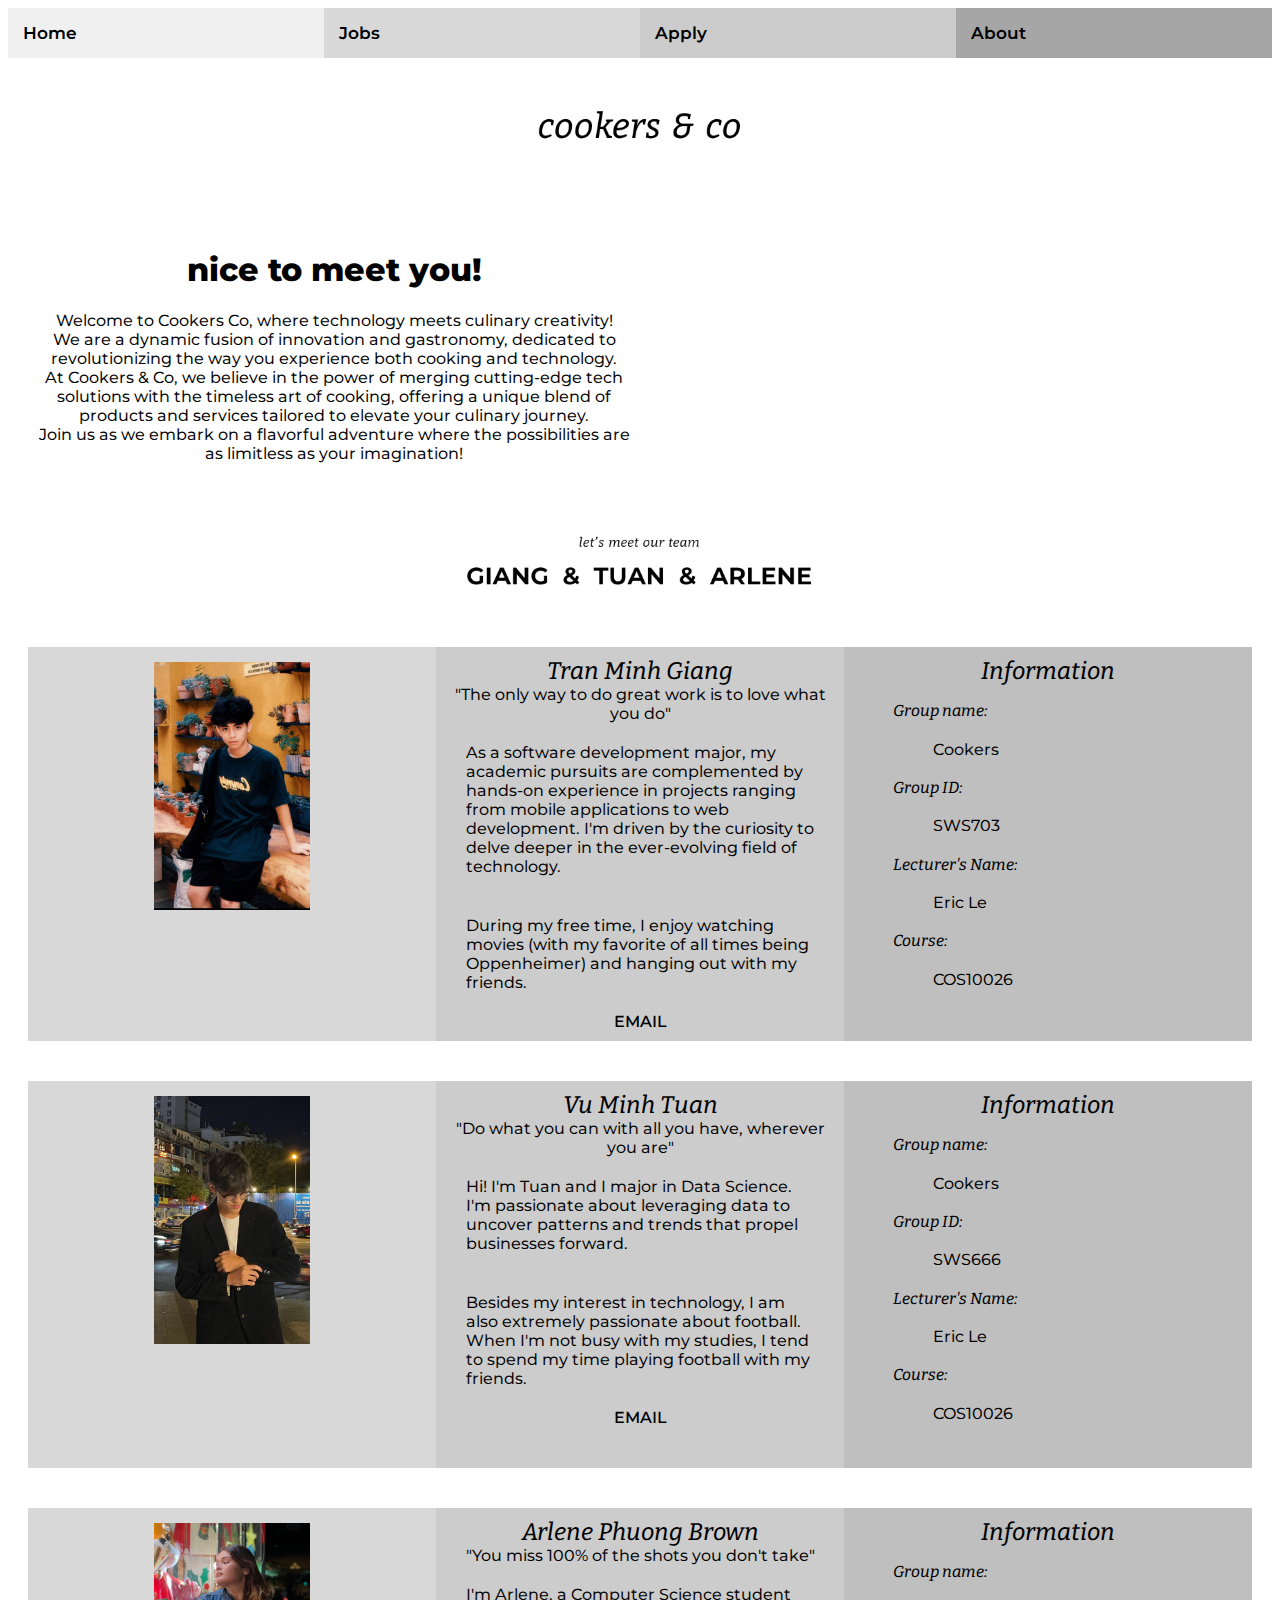
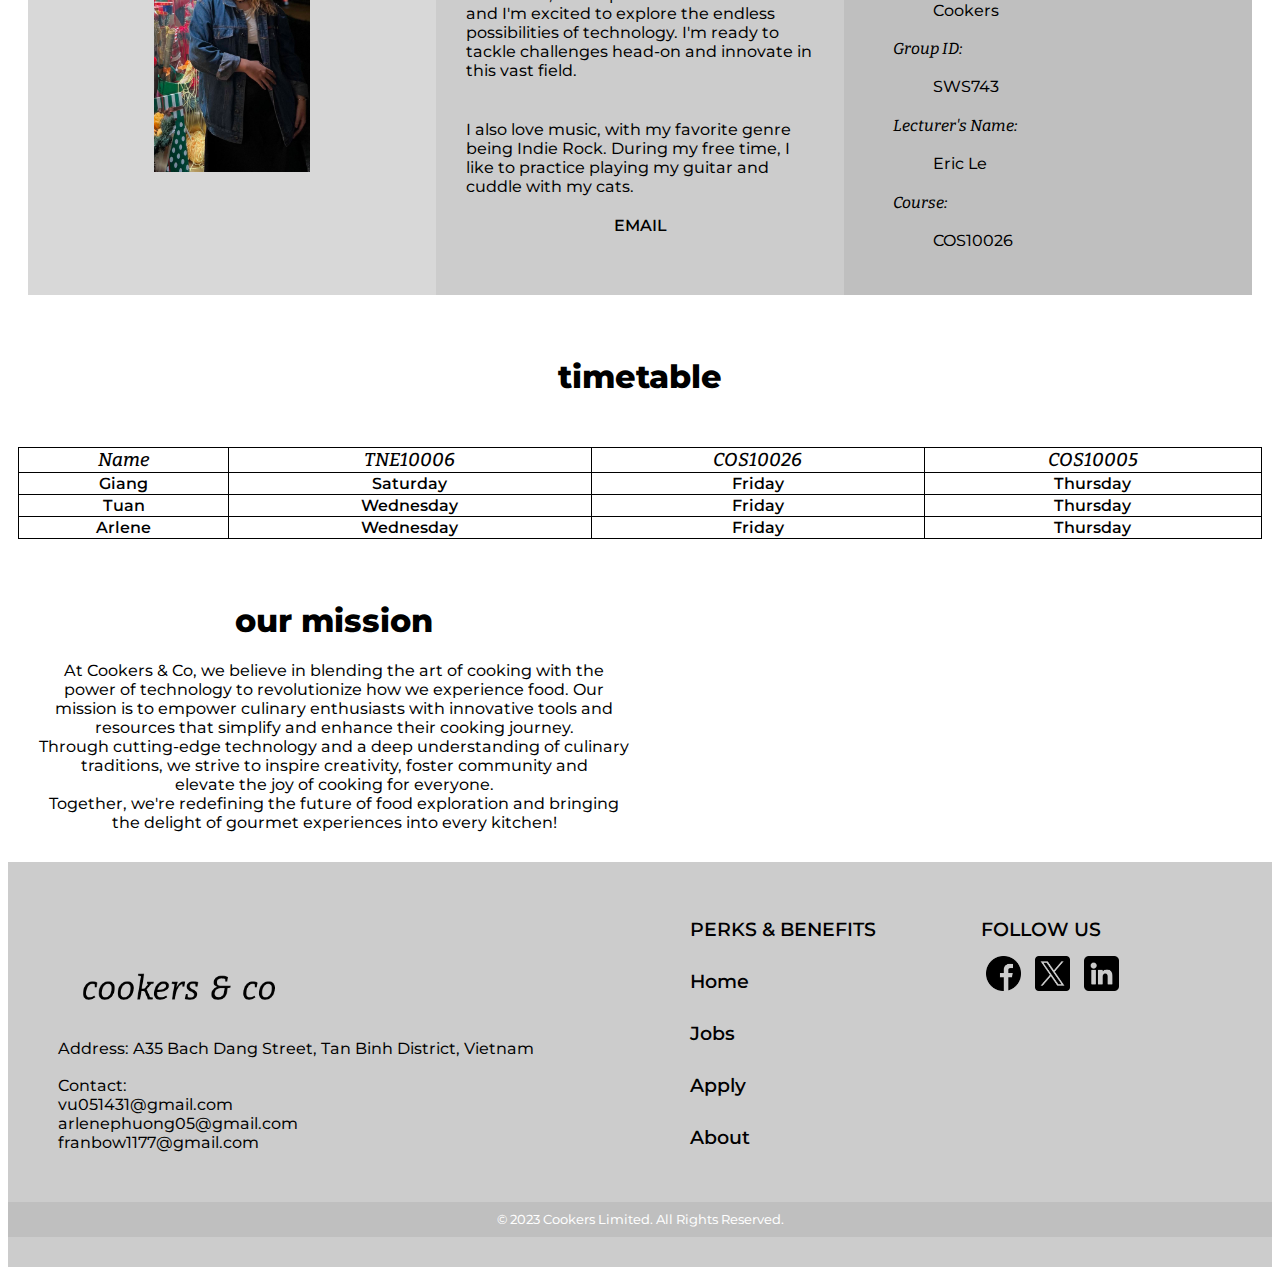
==== about.html @ 82cf1fc6 "done" ====
<!DOCTYPE html>
<html lang="en">
<head>
    <meta charset="UTF-8">
    <meta name="viewport" content="width=device-width, initial-scale=1.0">
    <title>About</title>
    <link rel="stylesheet" href="css/styles.css">

</head>
<body>
    <header>
        <!-- navbar -->
        <div class="navbar">
            <a href="index.html" class="nav-item light_gray">Home</a>
            <a href="jobs.html" class="nav-item gray">Jobs</a>
            <a href="apply.html" class="nav-item grayer">Apply</a>
            <a class="nav-item darker_gray" href="#">About</a>
        </div>
        <div class="center">
            <img class="cookers_logo" src="assets/logo/cookers_logo.png" alt="logo">
        </div>
    </header>
    <main>
        <!-- Introduction to about us page -->
        <div class="row">
            <div class="column_50">
                <h1>nice to meet you!</h1>
                <p>
                    Welcome to Cookers Co, where technology meets culinary creativity! 
                    <br>
                    We are a dynamic fusion of innovation and gastronomy, dedicated to 
                    <br>
                    revolutionizing the way you experience both cooking and technology. 
                </p>
                <p>
                    At Cookers & Co, we believe in the power of merging cutting-edge tech
                    <br>
                    solutions with the timeless art of cooking, offering a unique blend of 
                    <br>
                    products and services tailored to elevate your culinary journey. 
                </p>
                <p>
                    Join us as we embark on a flavorful adventure where the possibilities are
                    <br>
                    as limitless as your imagination!
                </p>
            </div>
            <div class="column_50">
                <img class="logo" src="assets/logo/logo.png" alt="">
            </div>
        </div>
        <div class="center">
            <img id="meet_the_members" src="assets/logo/lets_meet_the_team.png" alt="">
        </div>
        <!-- Team members about info -->
        <!-- Giang -->
        <div>
            <div class="row">
                <div class="column_30 gray">
                    <img class="member_pic" src="assets/illu/tmg_about.jpg" alt="Tran Minh Giang">
                </div>
                <div class="column_30 grayer">
                    <h2>Tran Minh Giang</h2>
                    <p>"The only way to do great work is to love what you do"</p>
                    <p class="left">
                        As a software development major, my academic 
                        pursuits are complemented by hands-on experience
                        in projects ranging from mobile applications to
                        web development. I'm driven by the curiosity 
                        to delve deeper in the ever-evolving field of
                        technology.
                    </p>
                    <p class="left">
                        During my free time, I enjoy watching movies (with my
                        favorite of all times being Oppenheimer) and hanging
                        out with my friends.
                    </p>
                    <h4><a href="mailto:franbow1177@gmail.com">EMAIL</a></h4>
                </div>
                <div class="column_30 dark_gray">
                    <h2>Information</h2>
                    <dl>
                        <dt>Group name:</dt>
                        <dd>Cookers</dd>
                        <dt>Group ID:</dt>
                        <dd>SWS703</dd>
                        <dt>Lecturer's Name:</dt>
                        <dd>Eric Le</dd>
                        <dt>Course:</dt>
                        <dd>COS10026</dd>
                    </dl>
                </div>
            </div>
        </div>
        <!-- Tuan -->
        <div>
            <div class="row">
                <div class="column_30 gray">
                    <img class="member_pic" src="assets/illu/vmt_about.jpg" alt="Tran Minh Giang">
                </div>
                <div class="column_30 grayer">
                    <h2>Vu Minh Tuan</h2>
                    <p>"Do what you can with all you have, wherever you are"</p>
                    <p class="left">
                        Hi! I'm Tuan and I major in Data Science. I'm passionate 
                        about leveraging data to uncover patterns and trends that 
                        propel businesses forward. 
                    </p>
                    <p class="left">
                        Besides my interest in technology, I am also extremely
                        passionate about football. When I'm not busy with my studies,
                        I tend to spend my time playing football with my friends. 
                    </p>
                    <h4><a href="mailto:vu051431@gmail.com">EMAIL</a></h4>
                </div>
                <div class="column_30 dark_gray">
                    <h2>Information</h2>
                    <dl>
                        <dt>Group name:</dt>
                        <dd>Cookers</dd>
                        <dt>Group ID:</dt>
                        <dd>SWS666</dd>
                        <dt>Lecturer's Name:</dt>
                        <dd>Eric Le</dd>
                        <dt>Course:</dt>
                        <dd>COS10026</dd>
                    </dl>
                </div>
            </div>
        </div>
        <!-- Arlene -->
        <div>
            <div class="row">
                <div class="column_30 gray">
                    <img class="member_pic" src="assets/illu/apb_about.jpg" alt="Tran Minh Giang">
                </div>
                <div class="column_30 grayer">
                    <h2>Arlene Phuong Brown</h2>
                    <p>"You miss 100% of the shots you don't take"</p>
                    <p class="left">
                        I'm Arlene, a Computer Science student and I'm excited to 
                        explore the endless possibilities of technology. I'm ready to 
                        tackle challenges head-on and innovate in this vast field.
                    </p>
                    <p class="left">
                        I also love music, with my favorite genre being Indie Rock.
                        During my free time, I like to practice playing my guitar
                        and cuddle with my cats. 
                    </p>
                    <h4><a href="mailto:arlenephuong05@gmail.com">EMAIL</a></h4>
                </div>
                <div class="column_30 dark_gray">
                    <h2>Information</h2>
                    <dl>
                        <dt>Group name:</dt>
                        <dd>Cookers</dd>
                        <dt>Group ID:</dt>
                        <dd>SWS743</dd>
                        <dt>Lecturer's Name:</dt>
                        <dd>Eric Le</dd>
                        <dt>Course:</dt>
                        <dd>COS10026</dd>
                    </dl>
                </div>
            </div>
        </div>
            <!-- Timetable -->
        <h1 class="center">timetable</h1>
        <div class="column_50">
            <table>
                <tr>
                    <th><h3>Name</h3></th>
                    <th><h3>TNE10006</h3></th>
                    <th><h3>COS10026</h3></th>
                    <th><h3>COS10005</h3></th>
                </tr>
                <tr>
                    <td><h4>Giang</h4></td>
                    <td><h4>Saturday</h4></td>
                    <td><h4>Friday</h4></td>
                    <td><h4>Thursday</h4></td>
                </tr>
                <tr>
                    <td><h4>Tuan</h4></td>
                    <td><h4>Wednesday</h4></td>
                    <td><h4>Friday</h4></td>
                    <td><h4>Thursday</h4></td>
                </tr>
                <tr>
                    <td><h4>Arlene</h4></td>
                    <td><h4>Wednesday</h4></td>
                    <td><h4>Friday</h4></td>
                    <td><h4>Thursday</h4></td>
                </tr>
            </table>
        </div>
        <!-- our mission -->
        <div class="row">
            <div class="column_50">
                <h1>our mission</h1>
                <p>
                    At Cookers & Co, we believe in blending the art of cooking with the
                    <br>
                    power of technology to revolutionize how we experience food. Our
                    <br>
                    mission is to empower culinary enthusiasts with innovative tools and 
                    <br>
                    resources that simplify and enhance their cooking journey.
                </p>
                <p>
                    Through cutting-edge technology and a deep understanding of culinary
                    <br>
                    traditions, we strive to inspire creativity, foster community and 
                    <br>
                    elevate the joy of cooking for everyone.
                <p>
                    Together, we're redefining the future of food exploration and bringing
                    <br>
                    the delight of gourmet experiences into every kitchen!
                </p>
            </div>
            <div class="column_50">
                <img class="logo" src="assets/logo/logo.png" alt="">
            </div>
        </div>
 
    </main>
    <!-- footer -->
    <footer>
        <div class="footer-content">
          <div class="footer-left">
                <img class="logo" src="assets/logo/cookers_logo.png" alt="">
                <p>Address: A35 Bach Dang Street, Tan Binh District, Vietnam</p>
                <br>
                <p>Contact:</p>
                <p>vu051431@gmail.com</p>
                <p>arlenephuong05@gmail.com</p>
                <p>franbow1177@gmail.com</p>
            </div>
          <div class="footer-right">
            <div class="footer-menu">
                <h4>PERKS & BENEFITS</h4>
                <a href="index.html" class="nav-item-footer"><h4>Home</h4></a>
                <a href="jobs.html" class="nav-item-footer"><h4>Jobs</h4></a>
                <a href="apply.html" class="nav-item-footer"><h4>Apply</h4></a>
                <a href="about.html" class="nav-item-footer"><h4>About</h4></a>
            </div>
            <div class="footer-menu">
              <h4>FOLLOW US</h4>
              <ul>
                <li><a href="#"><img src="assets/icon/facebook.png" alt=""></a></li>
                <li><a href="#"><img src="assets/icon/twitter.png" alt=""></a></li>
                <li><a href="#"><img src="assets/icon/linkedin.png" alt=""></a></li>
              </ul>
            </div>
          </div>
        </div>
        <div class="copyright">
          <p>&copy; 2023 Cookers Limited. All Rights Reserved.</p>
        </div>
    </footer>
</body>
</html>
---- css/styles.css ----
/* text */
@import url('https://fonts.googleapis.com/css2?family=Montserrat:ital,wght@0,100..900;1,100..900&display=swap');
@import url('https://fonts.googleapis.com/css2?family=Bitter:ital,wght@0,100..900;1,100..900&display=swap');
h1{
    font-family: "Montserrat", sans-serif;
    font-optical-sizing: auto;
    font-weight: 800;
    font-style: normal;
}

h2{
    font-family: "Bitter", serif;
    font-optical-sizing: auto;
    font-weight: 450;
    font-style: italic;
}

h3{
    font-family: "Bitter", serif;
    font-optical-sizing: auto;
    font-weight: 500;
    font-style: italic;
}

h4{
    font-family: "Montserrat", sans-serif;
    font-optical-sizing: auto;
    font-weight: 550;
    font-style: normal;
}

p{
    font-family: "Montserrat", sans-serif;
    font-optical-sizing: auto;
    font-weight: 450;
    font-style: normal;
}

a{
    color: black;
    text-decoration: none;
}

a:hover{
    color: #595959;
}

dt{
    font-family: "Bitter", serif;
    font-optical-sizing: auto;
    font-weight: 450;
    font-style: italic;
    text-align: left;
    padding-left: 10%;
}

dd{
    font-family: "Montserrat", serif;
    font-optical-sizing: auto;
    font-weight: 450;
    font-style: normal;
    text-align: left;
    padding-left: 10%;
    padding-top: 5%;
    padding-bottom: 5%;
}
/* button */
input[type=submit] {
  background-color: #a6a6a6;
  border: none;
  color: white;
  padding: 16px 32px;
  text-decoration: none;
  margin: 4px 2px;
  cursor: pointer;
}
/* colors */

.light_gray{
    background-color: #f0f0f0;
}

.gray{
    background-color: #d8d8d8;

}

.grayer{
    background-color:#cccccc;

}

.dark_gray{
    background-color: #bfbfbf;
}

.darker_gray{
    background-color: #a6a6a6;
}
/* navbar */
.navbar {
    display: flex;
    justify-content: space-between;
    overflow: hidden;
}
  
.nav-item {
    float: left;
    color: black;
    width: 100%;
    padding: 15px 15px;
    text-decoration: none;
    font-size: 17px;
    font-family: "Montserrat", sans-serif;
    font-weight: 600;
    font-style: normal;
    
}

.nav-item:hover{
    background-color: #666666;
    color: white;
}

/* parent containers */
.row {
display: flex;
padding: 20px;
}

.column_50{
    flex: 50%;
    text-align: center;
    padding: 10px;
}
.column_30{
    flex: 33.3%;
    text-align: center;
    padding: 10px;
}

table{
    border-collapse: collapse;
    width: 100%;
}

td, th {
    border: 1px solid black;
}


/* align */
.center{
    text-align: center;
    padding: 20px;
}
.left{
    text-align: left;
    padding: 20px;
}
.right{
  text-align: right;
  padding: 20px;
}

/* image */
.cookers_logo{
    width: 20%;
}

.logo{
    width: 40%;
}

.logo_apply{
  margin-top: 10%;
  width: 50%;
}

#meet_the_members{
    width: 30%;
}


.member_pic{
    width: 60%;
}

/* footer */

.nav-item-footer{
  color: black;
  text-decoration: none;
  margin: 0 15px;
  font-size: 15px;
}

.nav-item-footer:hover{
  color: white;
}

footer {
    background-color:#cccccc;
    color: black;
    padding: 30px 0;
  }
  
  .footer-content {
    display: flex;
    justify-content: space-between;
    align-items: center;
    flex-wrap: wrap;
  }
  
  .footer-left {
    flex: 1;
    text-align: left;
    padding: 50px;
  }
  
  .footer-right {
    flex: 1;
    display: flex;
    justify-content: space-between;
  }
  
  .footer-menu {
    flex: 1;
  }
  
  .footer-menu h4 {
    font-size: 1.2rem;
    margin-bottom: 10px;
  }
  
  .footer-menu ul {
    list-style: none;
    padding: 0;
    margin: 0;
  }
  
  .footer-menu li {
    margin-bottom: 5px;
    display: inline;
  }

  .footer-menu img {
    max-width: 40%; /* Đảm bảo hình ảnh không vượt quá phần tử chứa */
    height: 35px;
    padding: 5px;
  }
  
  .footer-menu a {
  color: black;
  text-decoration: none;
}

.copyright {
    background-color: #bfbfbf;
    padding: 10px 0;
    text-align: center;
      
  }
    
  .copyright p {
    margin: 0;
    font-size: 0.8rem;
    color: white;
  }


/* ??? */
:root {
    --custom-color: initial;
    --custom-font-size: unset;
    --custom-line-height: initial;
}

.text-title {
    font-size: 24px;
    font-weight: bold;
}

.text-description {
    font-size: 16px;
    font-weight: normal;
    color: #888888;
}

.text-paragraph {
    font-size: 14px;
    font-weight: normal;
    line-height: 1.5;
}

.section_1 {
    background-color: #f0f0f0; /* Màu nền cho phần 1 */
    display: flex;
    justify-content: space-between;
    align-items: center;
    padding: 20px;
}
.benefit-description{
    text-align: center;
    padding: 20px;
    font-size: 50px;
}
.benefits-list {
    display: flex;
    flex-wrap: wrap;
    justify-content: space-between;
  }
  
  .benefit {
    display: flex;
    flex-direction: column;
    align-items: center;
    justify-content: center;
    background-color: white;
    padding: 10px;
    width: 30vw;
  }
  
  
  .benefit h5 {
    font-size: 1.2rem;
    margin-bottom: 10px;
  }
  
  .benefit p {
    font-size: 1rem;
    line-height: 1.5;
  }
.section_3{
    display: flex;
    justify-content: space-between;
    align-items: center;
    background-color: #f0f0f0;
}
.container {
    width: 100%;
    max-width: 800px;
    margin: 0 auto;
    padding: 20px;
    box-sizing: border-box;
}
.part {
    background-color: #f8f9fa;
    padding: 20px;
    border-radius: 10px;
    text-align: center;
}
.part h2 {
    margin-bottom: 20px;
    font-size: 30px;
    text-align: center;
}
.part p {
    margin-bottom: 20px;
}
.part a {
    display: inline-block;
    background-color: #222;
    color: #fff;
    padding: 10px 40px;
    text-decoration: none;
    border-radius: 5px;
    margin-top: 20px;
    margin: 10px auto; 
}

.section_4 {
    background-color: white;
    padding: 50px 0;
    text-align: center;
    
    }
  
  .section_4 h2{
    font-size: 2.5rem;
    margin-bottom: 20px;
  }
  .section_4 h3 {
    font-size: 2rem;
    margin-bottom: 20px;
  }
  
  .section_4 h4 {
    font-size: 1.2rem;
    margin-bottom: 30px;
  }
  
  .section_4 form {
    display: flex;
    justify-content: center;
    margin-bottom: 30px;
  }
  
  .section_4 input[type="email"] {
    width: 300px;
    padding: 10px;
    font-size: 1rem;
    border: 1px solid #ccc;
    border-radius: 5px;
  }
  
  .section_4 button[type="submit"] {
    background-color: #333;
    color: #fff;
    padding: 10px 20px;
    font-size: 1rem;
    border: none;
    border-radius: 5px;
    margin-left: 10px;
    cursor: pointer;
  }
  .section_4 ul li{
    display: inline;
  }

.info {
    max-width: 500px; /* Đặt chiều rộng tối đa cho phần thông tin */
}

img {
    max-width: 40%; /* Đảm bảo hình ảnh không vượt quá phần tử chứa */
    height: auto;
    padding: 5px;
}

h2, h3, h4, p {
    margin: 0;
}

.job-posting {
    width: 80%;
    margin: 0 auto;
    padding: 2rem;
    border: 1px solid black;
    border-radius: 4px;
    }
    .job-posting h2 {
    text-align: center;
    margin-bottom: 1rem;
    }
    .job-posting p {
    margin-bottom: 0.5rem;
    }
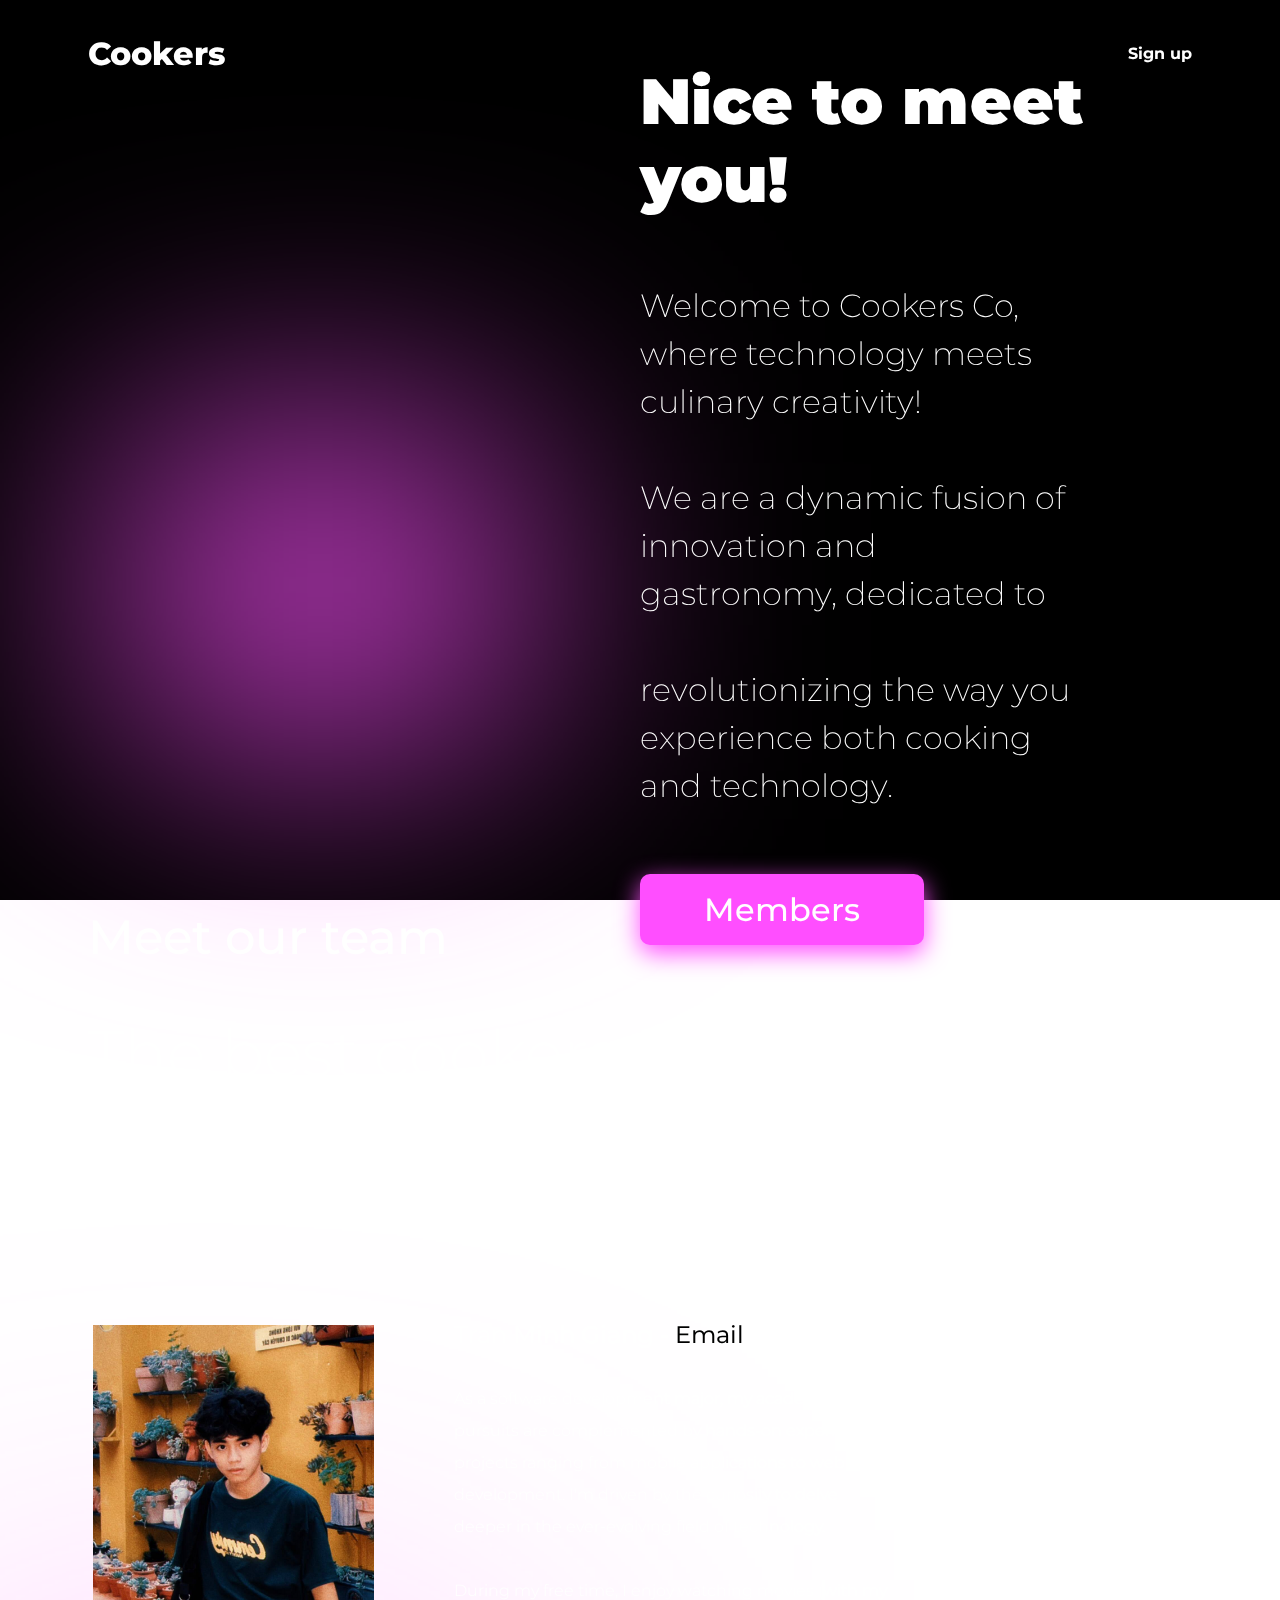
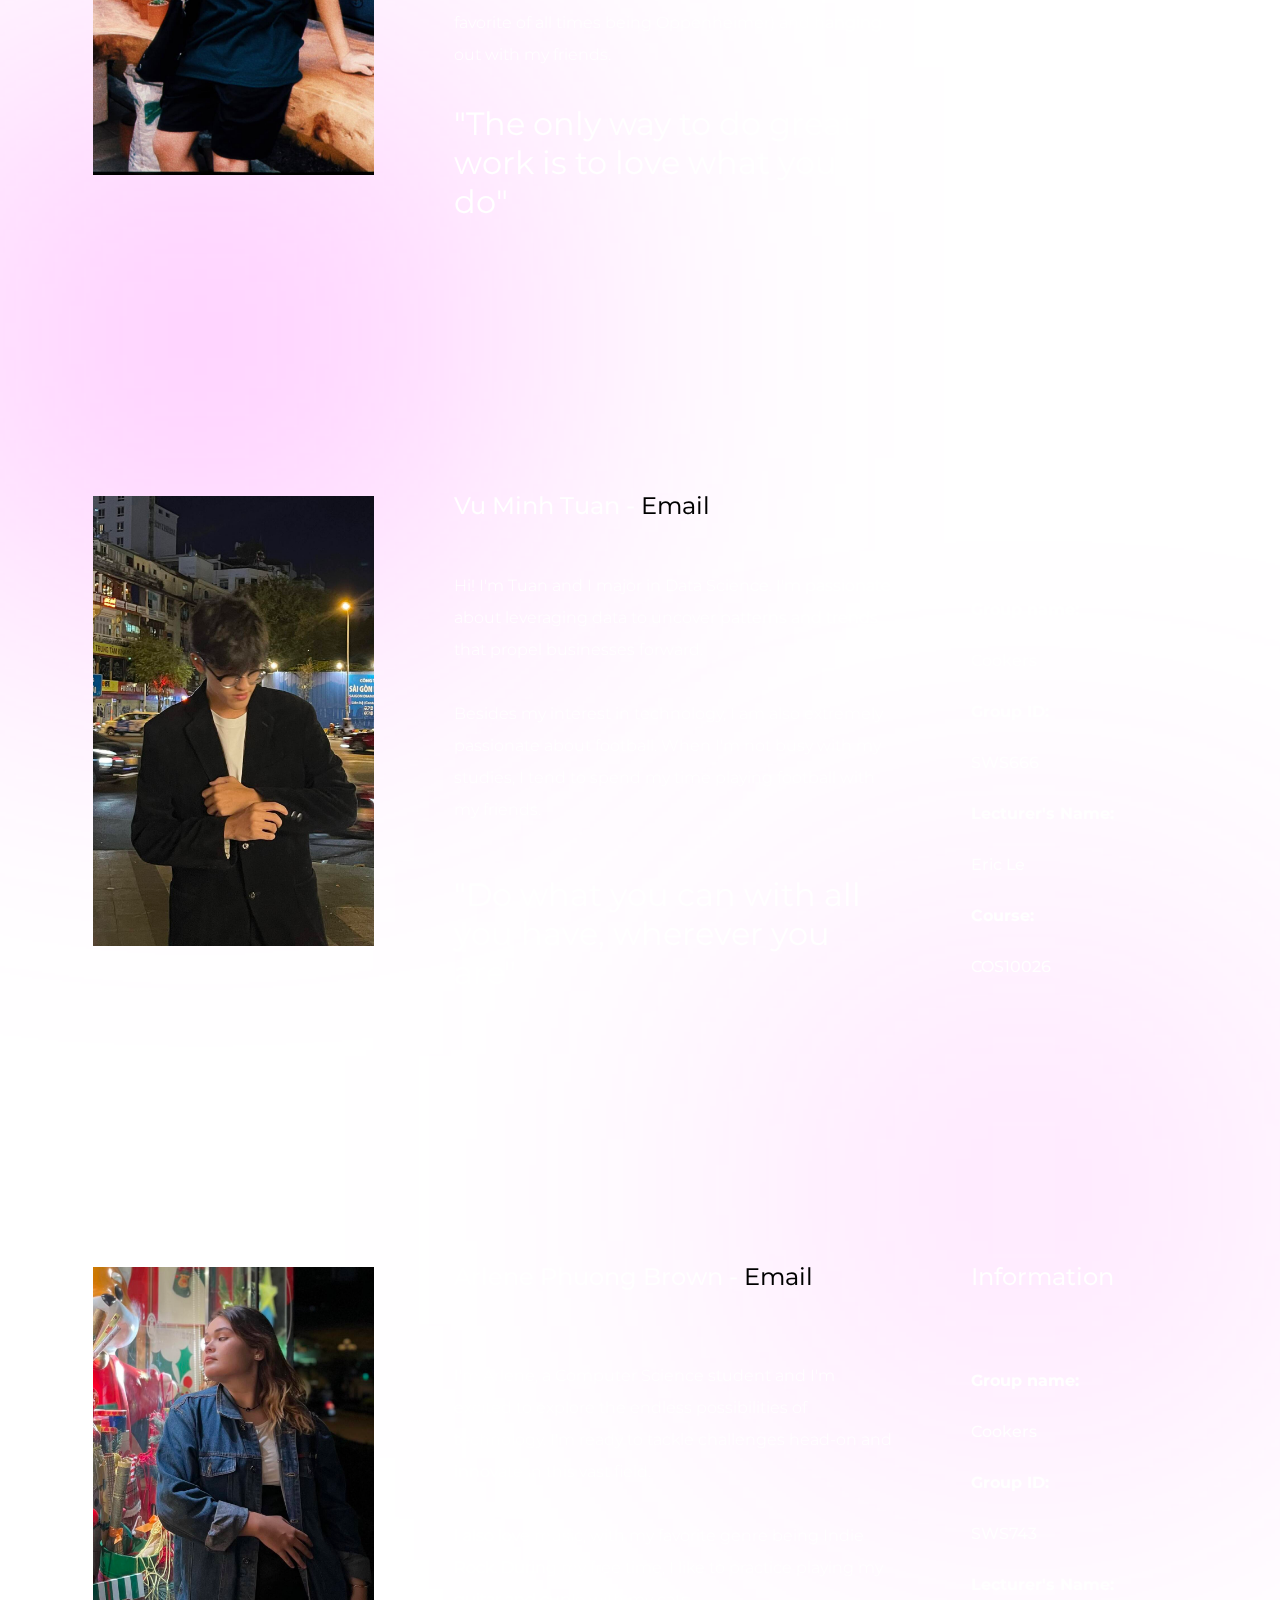
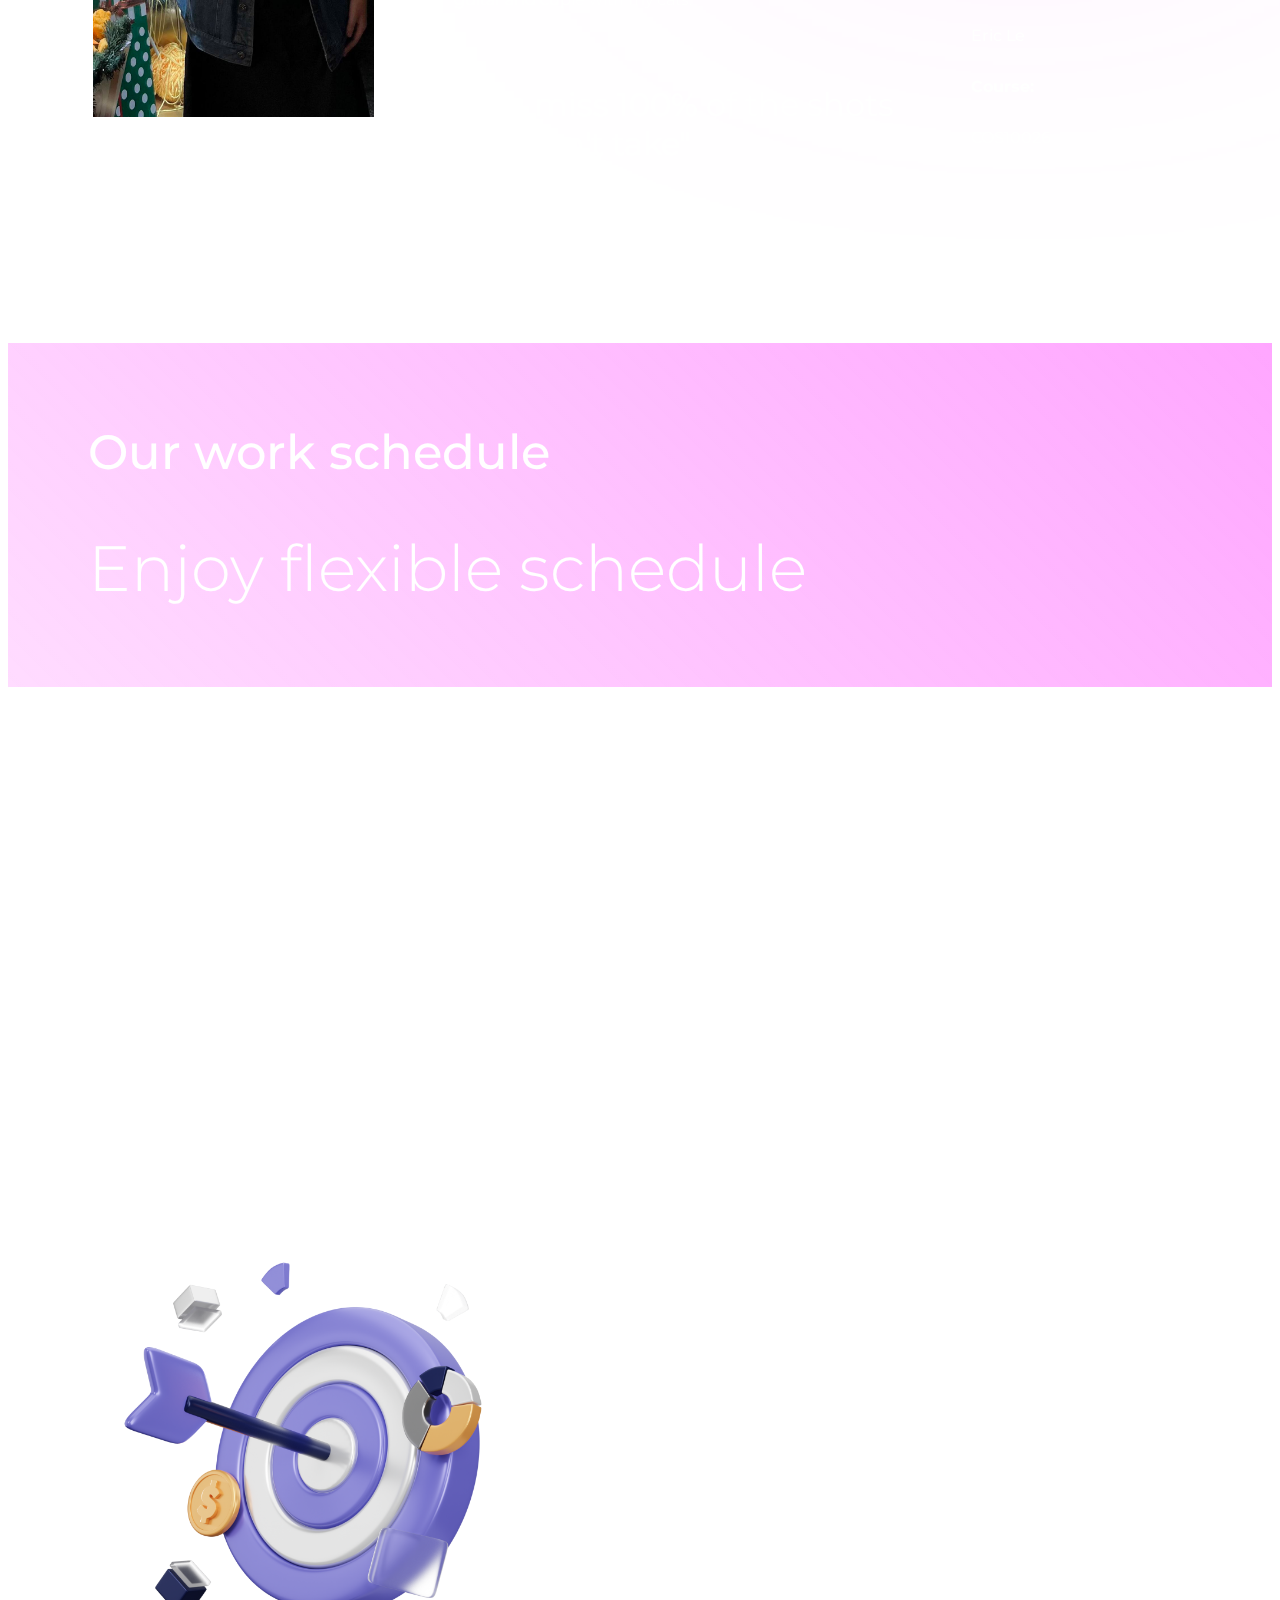
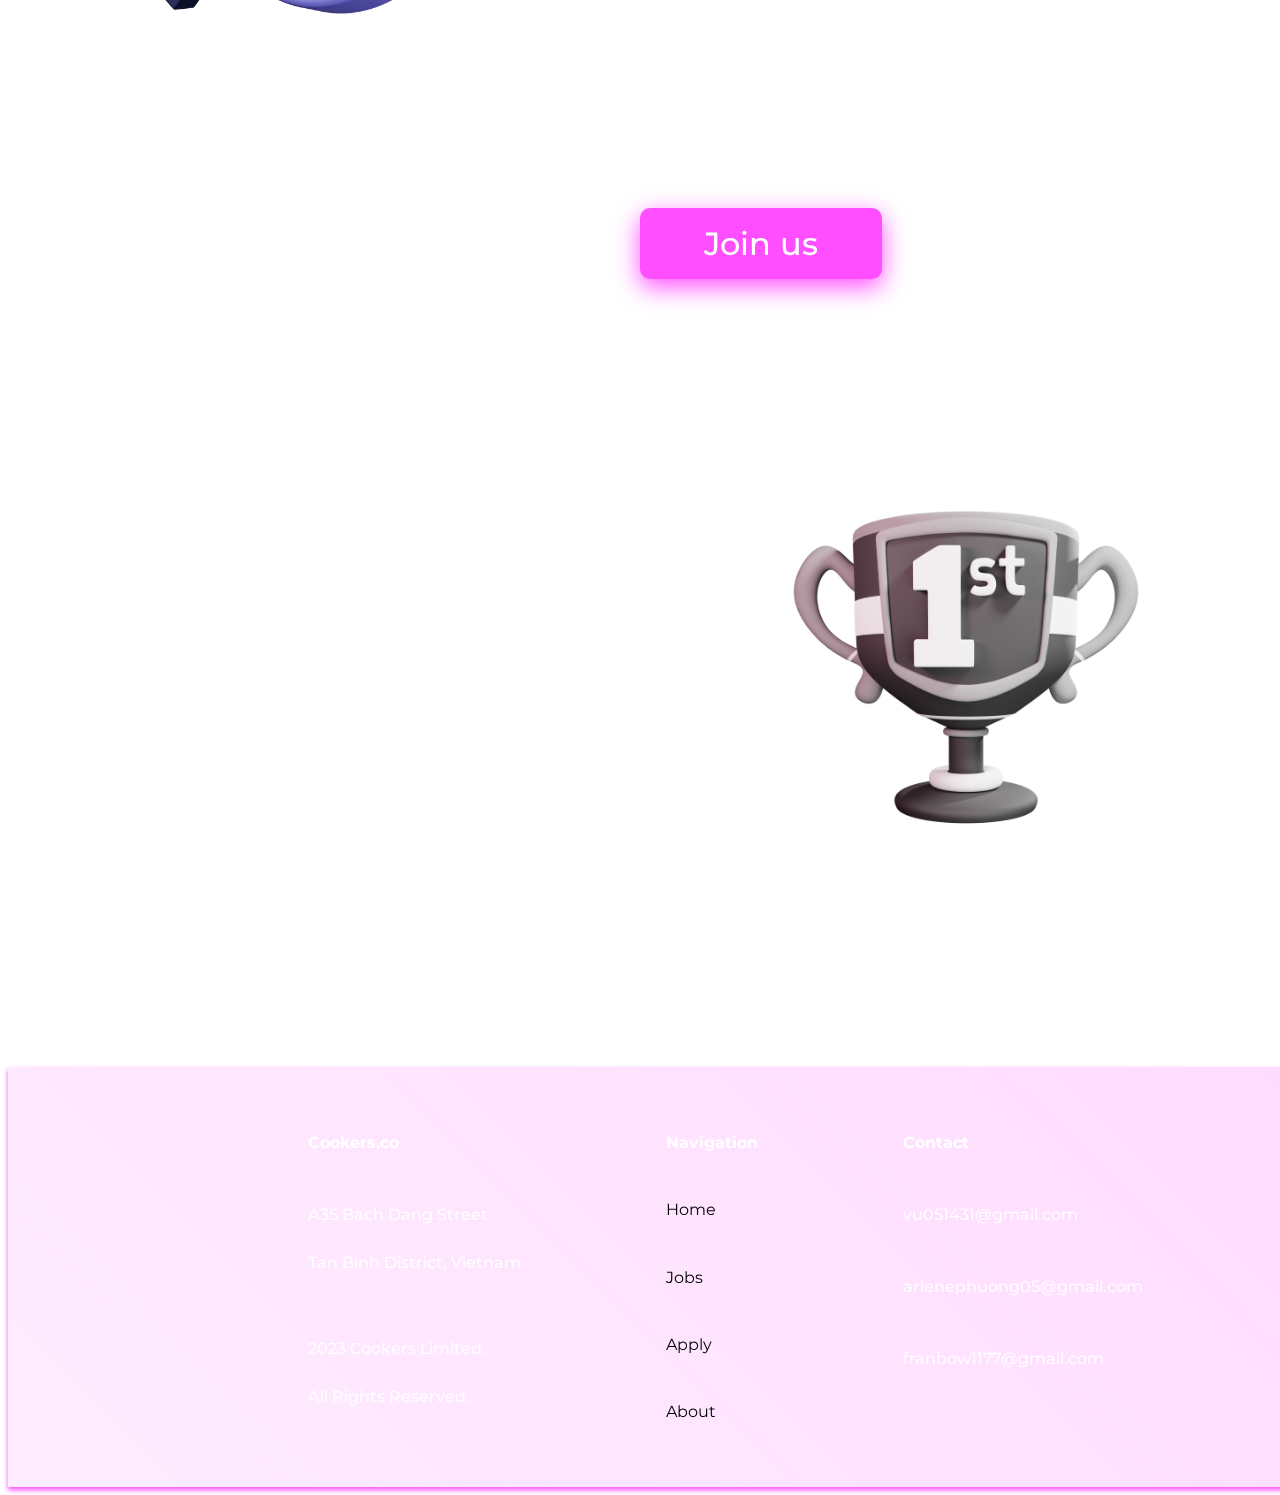
==== commit 374c379d: "Giang's work" ====
--- a/about.html
+++ b/about.html
@@ -5,200 +5,225 @@
     <meta name="viewport" content="width=device-width, initial-scale=1.0">
     <title>About</title>
     <link rel="stylesheet" href="css/styles.css">
-
+    <link rel="stylesheet" href="css/global.css">
+
+    <script src="https://unpkg.com/@phosphor-icons/web"></script>
 </head>
 <body>
-    <header>
-        <!-- navbar -->
-        <div class="navbar">
-            <a href="index.html" class="nav-item light_gray">Home</a>
-            <a href="jobs.html" class="nav-item gray">Jobs</a>
-            <a href="apply.html" class="nav-item grayer">Apply</a>
-            <a class="nav-item darker_gray" href="#">About</a>
-        </div>
-        <div class="center">
-            <img class="cookers_logo" src="assets/logo/cookers_logo.png" alt="logo">
-        </div>
-    </header>
+    <div class="bgr rlt"></div>
+    <div class="s-30 bl-15 l-10 t-50 ln-1"></div>
+    <div class="s-30 bl-25 ln-1" style="top: 200vh" ></div>
+    <div class="s-20 bl-25 r-10 ln-1" style="top: 300vh" ></div>
+
+ 
+<!-- navbar -->
+    <header class="h-10 pd-h-5 jtf-btw alit-ct">
+      <h1>Cookers</h1>
+      <div class="jtf-evl bs-4">
+          <a href="index.html" class="fs-2r">Home</a>
+          <a href="jobs.html" class="fs-2r">Jobs</a>
+          <a href="apply.html" class="fs-2r">Apply</a>
+          <a href="about.html" class="fs-2r">About</a>
+      </div>
+      <strong id="hd-su">Sign up</strong>
+  </header>
+
     <main>
         <!-- Introduction to about us page -->
-        <div class="row">
-            <div class="column_50">
-                <h1>nice to meet you!</h1>
-                <p>
+
+
+        <div class="h-90 pd-h-5 jtf-btw">
+            <img id="lt" class="bs-5 img" src="/assets/icon/cooker1.png" alt="">
+            <div class="bs-5 ct-r jtf-cl-e">
+                <strong class="fs-4 fw-9">Nice to meet you!</strong>
+
+                <p class="fs-2 fw-2 lh-3 pd-v-4 w-80pc">
                     Welcome to Cookers Co, where technology meets culinary creativity! 
                     <br>
+                    <br>
                     We are a dynamic fusion of innovation and gastronomy, dedicated to 
+                    <br>
                     <br>
                     revolutionizing the way you experience both cooking and technology. 
                 </p>
-                <p>
-                    At Cookers & Co, we believe in the power of merging cutting-edge tech
-                    <br>
-                    solutions with the timeless art of cooking, offering a unique blend of 
-                    <br>
-                    products and services tailored to elevate your culinary journey. 
-                </p>
-                <p>
-                    Join us as we embark on a flavorful adventure where the possibilities are
-                    <br>
-                    as limitless as your imagination!
-                </p>
-            </div>
-            <div class="column_50">
-                <img class="logo" src="assets/logo/logo.png" alt="">
-            </div>
-        </div>
-        <div class="center">
-            <img id="meet_the_members" src="assets/logo/lets_meet_the_team.png" alt="">
-        </div>
+
+                <div class="fs-2 fw-5 cl-ct pd-h-4 pd-v-1 bgr-1 sd" style="border-radius: 10px;">Members</div>
+            </div>
+        </div>
+
+
+        <!-- <p> 
+            At Cookers & Co, we believe in the power of merging cutting-edge tech
+            <br>
+            solutions with the timeless art of cooking, offering a unique blend of 
+            <br>
+            products and services tailored to elevate your culinary journey. 
+            Join us as we embark on a flavorful adventure where the possibilities are
+            <br>
+            as limitless as your imagination!
+        </p> -->
+
+
+        <div class="jtf-cl-st pd-h-5">
+            <h3 class="fs-3">Meet our team</h3>
+            <strong class="fs-4 fw-3 pd-v-3">The best cookers</strong>
+        </div>
+
         <!-- Team members about info -->
         <!-- Giang -->
         <div>
-            <div class="row">
-                <div class="column_30 gray">
-                    <img class="member_pic" src="assets/illu/tmg_about.jpg" alt="Tran Minh Giang">
-                </div>
-                <div class="column_30 grayer">
-                    <h2>Tran Minh Giang</h2>
-                    <p>"The only way to do great work is to love what you do"</p>
-                    <p class="left">
+            <div class="jtf-btw pd-h-5 mg-t-20vh">
+                <img class="bs-1 h-50 img" src="assets/illu/tmg_about.jpg" alt="Tran Minh Giang">
+                <div class="jtf-cl-btw bs-4">
+                    <h2>Tran Minh Giang - <span><a href="mailto:franbow1177@gmail.com">Email</a></span></h2>
+                    <p class="fw-3 lh-2">
                         As a software development major, my academic 
                         pursuits are complemented by hands-on experience
                         in projects ranging from mobile applications to
                         web development. I'm driven by the curiosity 
                         to delve deeper in the ever-evolving field of
                         technology.
-                    </p>
-                    <p class="left">
+                        <br><br>
                         During my free time, I enjoy watching movies (with my
                         favorite of all times being Oppenheimer) and hanging
                         out with my friends.
                     </p>
-                    <h4><a href="mailto:franbow1177@gmail.com">EMAIL</a></h4>
-                </div>
-                <div class="column_30 dark_gray">
-                    <h2>Information</h2>
-                    <dl>
+
+                    <p class="fs-2 fw-4">"The only way to do great work is to love what you do"</p>
+                </div>
+                <div class="bs-2">
+                    <h2 class="mg-b-3r">Information</h2>
+                    <dl class="jtf-cl-st">
                         <dt>Group name:</dt>
-                        <dd>Cookers</dd>
+                        <p>Cookers</p>
                         <dt>Group ID:</dt>
-                        <dd>SWS703</dd>
+                        <p>SWS703</p>
                         <dt>Lecturer's Name:</dt>
-                        <dd>Eric Le</dd>
+                        <p>Eric Le</p>
                         <dt>Course:</dt>
-                        <dd>COS10026</dd>
+                        <p>COS10026</p>
                     </dl>
                 </div>
             </div>
         </div>
         <!-- Tuan -->
         <div>
-            <div class="row">
-                <div class="column_30 gray">
-                    <img class="member_pic" src="assets/illu/vmt_about.jpg" alt="Tran Minh Giang">
-                </div>
-                <div class="column_30 grayer">
-                    <h2>Vu Minh Tuan</h2>
-                    <p>"Do what you can with all you have, wherever you are"</p>
-                    <p class="left">
+            <div class="jtf-btw pd-h-5 mg-t-30vh">
+                <img class="bs-1 h-50 img" src="assets/illu/vmt_about.jpg" alt="Tran Minh Giang">
+                <div class="jtf-cl-btw bs-4">
+                    <h2>Vu Minh Tuan - <span><a href="mailto:vu051431@gmail.com">Email</a></span></h2>
+                    <p class="fw-3 lh-2">
                         Hi! I'm Tuan and I major in Data Science. I'm passionate 
                         about leveraging data to uncover patterns and trends that 
                         propel businesses forward. 
-                    </p>
-                    <p class="left">
+                        <br><br>
                         Besides my interest in technology, I am also extremely
                         passionate about football. When I'm not busy with my studies,
                         I tend to spend my time playing football with my friends. 
                     </p>
-                    <h4><a href="mailto:vu051431@gmail.com">EMAIL</a></h4>
-                </div>
-                <div class="column_30 dark_gray">
-                    <h2>Information</h2>
-                    <dl>
+
+                    <p class="fs-2 fw-4">"Do what you can with all you have, wherever you are"</p>
+                </div>
+                <div class="bs-2">
+                    <h2 class="mg-b-3r">Information</h2>
+                    <dl class="jtf-cl-st">
                         <dt>Group name:</dt>
-                        <dd>Cookers</dd>
+                        <p>Cookers</p>
                         <dt>Group ID:</dt>
-                        <dd>SWS666</dd>
+                        <p>SWS666</p>
                         <dt>Lecturer's Name:</dt>
-                        <dd>Eric Le</dd>
+                        <p>Eric Le</p>
                         <dt>Course:</dt>
-                        <dd>COS10026</dd>
+                        <p>COS10026</p>
                     </dl>
                 </div>
             </div>
         </div>
+       
         <!-- Arlene -->
         <div>
-            <div class="row">
-                <div class="column_30 gray">
-                    <img class="member_pic" src="assets/illu/apb_about.jpg" alt="Tran Minh Giang">
-                </div>
-                <div class="column_30 grayer">
-                    <h2>Arlene Phuong Brown</h2>
-                    <p>"You miss 100% of the shots you don't take"</p>
-                    <p class="left">
+            <div class="jtf-btw pd-h-5 mg-t-30vh">
+                <img class="bs-1 h-50 img" src="assets/illu/apb_about.jpg" alt="Tran Minh Giang">
+                <div class="jtf-cl-btw bs-4">
+                    <h2>Arlene Phuong Brown - <span><a href="mailto:arlenephuong05@gmail.com">Email</a></span></h2>
+                    <p class="fw-3 lh-2">
                         I'm Arlene, a Computer Science student and I'm excited to 
                         explore the endless possibilities of technology. I'm ready to 
                         tackle challenges head-on and innovate in this vast field.
-                    </p>
-                    <p class="left">
+                        <br><br>
                         I also love music, with my favorite genre being Indie Rock.
                         During my free time, I like to practice playing my guitar
-                        and cuddle with my cats. 
+                        and cuple with my cats. 
                     </p>
-                    <h4><a href="mailto:arlenephuong05@gmail.com">EMAIL</a></h4>
-                </div>
-                <div class="column_30 dark_gray">
-                    <h2>Information</h2>
-                    <dl>
+
+                    <p class="fs-2 fw-4">"You miss 100% of the shots you don't take"</p>
+                </div>
+                <div class="bs-2">
+                    <h2 class="mg-b-3r">Information</h2>
+                    <dl class="jtf-cl-st">
                         <dt>Group name:</dt>
-                        <dd>Cookers</dd>
+                        <p>Cookers</p>
                         <dt>Group ID:</dt>
-                        <dd>SWS743</dd>
+                        <p>SWS743</p>
                         <dt>Lecturer's Name:</dt>
-                        <dd>Eric Le</dd>
+                        <p>Eric Le</p>
                         <dt>Course:</dt>
-                        <dd>COS10026</dd>
+                        <p>COS10026</p>
                     </dl>
                 </div>
             </div>
         </div>
+
+
             <!-- Timetable -->
-        <h1 class="center">timetable</h1>
-        <div class="column_50">
-            <table>
-                <tr>
-                    <th><h3>Name</h3></th>
-                    <th><h3>TNE10006</h3></th>
-                    <th><h3>COS10026</h3></th>
-                    <th><h3>COS10005</h3></th>
-                </tr>
-                <tr>
-                    <td><h4>Giang</h4></td>
-                    <td><h4>Saturday</h4></td>
-                    <td><h4>Friday</h4></td>
-                    <td><h4>Thursday</h4></td>
-                </tr>
-                <tr>
-                    <td><h4>Tuan</h4></td>
-                    <td><h4>Wednesday</h4></td>
-                    <td><h4>Friday</h4></td>
-                    <td><h4>Thursday</h4></td>
-                </tr>
-                <tr>
-                    <td><h4>Arlene</h4></td>
-                    <td><h4>Wednesday</h4></td>
-                    <td><h4>Friday</h4></td>
-                    <td><h4>Thursday</h4></td>
-                </tr>
-            </table>
-        </div>
+        <div class="jtf-cl-st pd-h-5 pd-v-5 mg-t-20vh card">
+            <h3 class="fs-3">Our work schedule</h3>
+            <strong class="fs-4 fw-3 pd-t-3r">Enjoy flexible schedule</strong>
+        </div>
+
+
+        <div class="w-90 pd-h-5 h-40 jtf-btw alit-ct">
+            <div class="h-80pc jtf-cl-evl">
+                <strong>Class</strong>
+                <th><h3>TNE10006</h3></th>
+                <th><h3>COS10026</h3></th>
+                <th><h3>COS10005</h3></th>
+                <th><h3></h3></th>
+            </div>
+
+            <div class="h-80pc jtf-cl-evl">
+                <strong>...</strong>
+                <td><h4>Giang</h4></td>
+                <td><h4>Saturday</h4></td>
+                <td><h4>Friday</h4></td>
+                <td><h4>Thursday</h4></td>
+            </div>
+
+            <div class="h-80pc jtf-cl-evl">
+                <strong>...</strong>
+                <td><h4>Tuan</h4></td>
+                <td><h4>Wednesday</h4></td>
+                <td><h4>Friday</h4></td>
+                <td><h4>Thursday</h4></td>
+            </div>
+
+            <div class="h-80pc jtf-cl-evl">
+                <strong>...</strong>
+                <td><h4>Arlene</h4></td>
+                <td><h4>Wednesday</h4></td>
+                <td><h4>Friday</h4></td>
+                <td><h4>Thursday</h4></td>
+            </div>
+        </div>
+
+
         <!-- our mission -->
-        <div class="row">
-            <div class="column_50">
-                <h1>our mission</h1>
-                <p>
+        <div class="h-90 pd-h-5 jtf-btw">
+            <img id="lt" class="bs-5 img sc-140" src="/assets/icon/target.png" alt="">
+            <div class="bs-5 ct-r jtf-cl-e">
+                <strong class="fs-4 fw-9">Our Mission</strong>
+
+                <p class="fs-2 fw-2 lh-3 pd-v-4 w-80pc">
                     At Cookers & Co, we believe in blending the art of cooking with the
                     <br>
                     power of technology to revolutionize how we experience food. Our
@@ -207,57 +232,69 @@
                     <br>
                     resources that simplify and enhance their cooking journey.
                 </p>
-                <p>
+
+                <div class="fs-2 fw-5 cl-ct pd-h-4 pd-v-1 bgr-1 sd" style="border-radius: 10px;">Join us</div>
+            </div>
+        </div>
+
+        <div class="h-90 pd-h-5 jtf-btw">
+            <div class="bs-5 ct-r jtf-cl-e">
+                <strong class="fs-4 fw-9">Our Mission</strong>
+
+                <p class="fs-2 fw-2 lh-3 pd-v-4 w-80pc">
                     Through cutting-edge technology and a deep understanding of culinary
                     <br>
                     traditions, we strive to inspire creativity, foster community and 
                     <br>
                     elevate the joy of cooking for everyone.
-                <p>
                     Together, we're redefining the future of food exploration and bringing
                     <br>
                     the delight of gourmet experiences into every kitchen!
                 </p>
             </div>
-            <div class="column_50">
-                <img class="logo" src="assets/logo/logo.png" alt="">
-            </div>
-        </div>
+            <img id="lt" class="bs-5 img sc-140" src="/assets/icon/trophy.png" alt="">
+        </div>
+
+
+     
  
     </main>
+
+
+
+
+
     <!-- footer -->
-    <footer>
-        <div class="footer-content">
-          <div class="footer-left">
-                <img class="logo" src="assets/logo/cookers_logo.png" alt="">
-                <p>Address: A35 Bach Dang Street, Tan Binh District, Vietnam</p>
-                <br>
-                <p>Contact:</p>
-                <p>vu051431@gmail.com</p>
-                <p>arlenephuong05@gmail.com</p>
-                <p>franbow1177@gmail.com</p>
-            </div>
-          <div class="footer-right">
-            <div class="footer-menu">
-                <h4>PERKS & BENEFITS</h4>
-                <a href="index.html" class="nav-item-footer"><h4>Home</h4></a>
-                <a href="jobs.html" class="nav-item-footer"><h4>Jobs</h4></a>
-                <a href="apply.html" class="nav-item-footer"><h4>Apply</h4></a>
-                <a href="about.html" class="nav-item-footer"><h4>About</h4></a>
-            </div>
-            <div class="footer-menu">
-              <h4>FOLLOW US</h4>
-              <ul>
-                <li><a href="#"><img src="assets/icon/facebook.png" alt=""></a></li>
-                <li><a href="#"><img src="assets/icon/twitter.png" alt=""></a></li>
-                <li><a href="#"><img src="assets/icon/linkedin.png" alt=""></a></li>
-              </ul>
-            </div>
-          </div>
-        </div>
-        <div class="copyright">
-          <p>&copy; 2023 Cookers Limited. All Rights Reserved.</p>
+        <footer class="w-100 h-40 jtf-evl alit-ct">
+
+        <img class="img h-30" src="/assets/icon/cooker.png" alt="" class="">
+  
+        <div class="h-80pc jtf-cl-btw">
+            <strong>Cookers.co</strong>
+            <p class="lh-3">A35 Bach Dang Street <br>Tan Binh District, Vietnam</p>
+            <p class="lh-3">2023 Cookers Limited. <br>All Rights Reserved.</p>
+        </div>
+  
+        <div class="h-80pc jtf-cl-btw">
+            <strong>Navigation</strong>
+            <a href="index.html" class="fs-2r">Home</a>
+            <a href="jobs.html" class="fs-2r">Jobs</a>
+            <a href="apply.html" class="fs-2r">Apply</a>
+            <a href="about.html" class="fs-2r">About</a>
+        </div>
+  
+        <div class="h-80pc jtf-cl-btw">
+            <strong>Contact</strong>
+            <p>vu051431@gmail.com</p>
+            <p>arlenephuong05@gmail.com</p>
+            <p>franbow1177@gmail.com</p>
+            <div class="jtf-btw w-70pc">
+              <i class="fs-2 ph ph-meta-logo"></i>
+              <i class="fs-2 ph ph-twitter-logo"></i>
+              <i class="fs-2 ph ph-linkedin-logo"></i>
+            </div>
         </div>
     </footer>
+
 </body>
 </html>--- a/css/styles.css
+++ b/css/styles.css
@@ -1,7 +1,30 @@
 
 /* text */
 @import url('https://fonts.googleapis.com/css2?family=Montserrat:ital,wght@0,100..900;1,100..900&display=swap');
-@import url('https://fonts.googleapis.com/css2?family=Bitter:ital,wght@0,100..900;1,100..900&display=swap');
+
+* { 
+  --custom1-color-light: rgba(255, 78, 255, 1);
+  --custom1-color-dark: rgba(255, 78, 255, 1);
+
+  --custom2-color-light: rgba(237, 176, 255,1);
+  --custom2-color-dark: rgba(237, 176, 255,1);
+}
+
+body {
+  --custom1-color: var(--custom1-color-light);
+  --custom2-color: var(--custom2-color-light);
+}
+
+
+/* Dark theme if user prefers */
+@media (prefers-color-scheme: light) {
+  body {
+    --custom1-color: var(--custom1-color-dark);
+    --custom2-color: var(--custom2-color-dark);
+  }
+}
+
+
 h1{
     font-family: "Montserrat", sans-serif;
     font-optical-sizing: auto;
@@ -10,17 +33,13 @@
 }
 
 h2{
-    font-family: "Bitter", serif;
     font-optical-sizing: auto;
     font-weight: 450;
-    font-style: italic;
 }
 
 h3{
-    font-family: "Bitter", serif;
     font-optical-sizing: auto;
     font-weight: 500;
-    font-style: italic;
 }
 
 h4{
@@ -46,28 +65,15 @@
     color: #595959;
 }
 
-dt{
-    font-family: "Bitter", serif;
-    font-optical-sizing: auto;
-    font-weight: 450;
-    font-style: italic;
-    text-align: left;
-    padding-left: 10%;
-}
-
-dd{
-    font-family: "Montserrat", serif;
-    font-optical-sizing: auto;
-    font-weight: 450;
-    font-style: normal;
-    text-align: left;
-    padding-left: 10%;
-    padding-top: 5%;
-    padding-bottom: 5%;
-}
+dt { 
+    font-weight: bold;
+    margin-top: 2rem;
+    margin-bottom: 2rem;
+}
+
 /* button */
 input[type=submit] {
-  background-color: #a6a6a6;
+  /* background-color: #a6a6a6; */
   border: none;
   color: white;
   padding: 16px 32px;
@@ -78,25 +84,25 @@
 /* colors */
 
 .light_gray{
-    background-color: #f0f0f0;
+    /* background-color: #f0f0f0; */
 }
 
 .gray{
-    background-color: #d8d8d8;
+    /* background-color: #d8d8d8; */
 
 }
 
 .grayer{
-    background-color:#cccccc;
+    /* background-color:#cccccc; */
 
 }
 
 .dark_gray{
-    background-color: #bfbfbf;
+    /* background-color: #bfbfbf; */
 }
 
 .darker_gray{
-    background-color: #a6a6a6;
+    /* background-color: #a6a6a6; */
 }
 /* navbar */
 .navbar {
@@ -119,7 +125,7 @@
 }
 
 .nav-item:hover{
-    background-color: #666666;
+    /* background-color: #666666; */
     color: white;
 }
 
@@ -201,9 +207,12 @@
 }
 
 footer {
-    background-color:#cccccc;
+    /* background-color:#cccccc; */
     color: black;
     padding: 30px 0;
+    margin: 0;
+    box-shadow: var(--custom1-color) 0px 3px 5px;
+    background-image: linear-gradient(45deg, rgba(255, 78, 255, 0.1), rgba(255, 78, 255, 0.2)) !important;
   }
   
   .footer-content {
@@ -257,7 +266,7 @@
 }
 
 .copyright {
-    background-color: #bfbfbf;
+    /* background-color: #bfbfbf; */
     padding: 10px 0;
     text-align: center;
       
@@ -295,7 +304,7 @@
 }
 
 .section_1 {
-    background-color: #f0f0f0; /* Màu nền cho phần 1 */
+    /* background-color: #f0f0f0;  */
     display: flex;
     justify-content: space-between;
     align-items: center;
@@ -317,7 +326,7 @@
     flex-direction: column;
     align-items: center;
     justify-content: center;
-    background-color: white;
+    /* background-color: white; */
     padding: 10px;
     width: 30vw;
   }
@@ -336,7 +345,7 @@
     display: flex;
     justify-content: space-between;
     align-items: center;
-    background-color: #f0f0f0;
+    /* background-color: #f0f0f0; */
 }
 .container {
     width: 100%;
@@ -346,7 +355,7 @@
     box-sizing: border-box;
 }
 .part {
-    background-color: #f8f9fa;
+    /* background-color: #f8f9fa; */
     padding: 20px;
     border-radius: 10px;
     text-align: center;
@@ -361,7 +370,7 @@
 }
 .part a {
     display: inline-block;
-    background-color: #222;
+    /* background-color: #222; */
     color: #fff;
     padding: 10px 40px;
     text-decoration: none;
@@ -371,7 +380,7 @@
 }
 
 .section_4 {
-    background-color: white;
+    /* background-color: white; */
     padding: 50px 0;
     text-align: center;
     
@@ -406,7 +415,7 @@
   }
   
   .section_4 button[type="submit"] {
-    background-color: #333;
+    /* background-color: #333; */
     color: #fff;
     padding: 10px 20px;
     font-size: 1rem;
@@ -424,21 +433,22 @@
 }
 
 img {
-    max-width: 40%; /* Đảm bảo hình ảnh không vượt quá phần tử chứa */
-    height: auto;
-    padding: 5px;
+  max-width: 40%; /* Đảm bảo hình ảnh không vượt quá phần tử chứa */
+  height: auto;
+  padding: 5px;
 }
 
 h2, h3, h4, p {
-    margin: 0;
+  margin: 0;
 }
 
 .job-posting {
-    width: 80%;
+    width: 90%;
     margin: 0 auto;
     padding: 2rem;
     border: 1px solid black;
     border-radius: 4px;
+    background-image: linear-gradient(45deg, rgb(254, 205, 254), rgb(255, 255, 255)) !important;
     }
     .job-posting h2 {
     text-align: center;
@@ -447,4 +457,33 @@
     .job-posting p {
     margin-bottom: 0.5rem;
     }
-  
+
+  
+
+
+.card { 
+  background-image: linear-gradient(45deg, rgba(255, 78, 255, 0.2), rgba(255, 78, 255, 0.5)) !important;
+}
+
+
+
+
+    .job-item .fs-2.fw-3.lh-3 {
+      display: none; /* Hide the second p by default */
+  }
+  
+  .job-item:focus-within .fs-2.fw-3.lh-3 {
+      display: block; /* Show the second p when the parent div is focused */
+  }
+
+
+  input, select, textarea{ 
+    width: 100%;
+    padding: 20px 30px;
+    margin: 20px 0;
+    display: inline-block;
+    border: 1px solid #ccc;
+    border-radius: 10px;
+    box-sizing: border-box;
+    background-color: white;
+  }--- a/css/global.css
+++ b/css/global.css
@@ -0,0 +1,1083 @@
+* {
+  font-family: 'Montserrat', sans-serif;
+
+   /* Light theme colors */
+   --primary-color-light: black; /* Example primary color for light theme */
+   --secondary-color-light: white; /* Example secondary color for light theme */
+ 
+   /* Dark theme colors */
+   --primary-color-dark: white; /* Example primary color for dark theme */
+   --secondary-color-dark: black; /* Example secondary color for dark theme */
+
+   --custom1-color-light: rgba(255, 78, 255, 1);
+   --custom1-color-dark: rgba(255, 78, 255, 1);
+
+   --custom2-color-light: rgba(237, 176, 255,1);
+   --custom2-color-dark: rgba(237, 176, 255,1);
+
+   color: var(--primary-color);
+}
+
+*::-webkit-scrollbar { 
+  display: none;
+}
+
+body {
+  --primary-color: var(--primary-color-light);
+  --secondary-color: var(--secondary-color-light);
+
+  --custom1-color: var(--custom1-color-light);
+  --custom2-color: var(--custom2-color-light);
+}
+
+/* Dark theme if user prefers */
+@media (prefers-color-scheme: light) {
+  body {
+    --primary-color: var(--primary-color-dark);
+    --secondary-color: var(--secondary-color-dark);
+
+    --custom1-color: var(--custom1-color-dark);
+    --custom2-color: var(--custom2-color-dark);
+  }
+}
+
+html { 
+  font-size: 16px;
+}
+
+
+.fs-1 { font-size: 1rem; }
+.fs-2 { font-size: 2rem; }
+.fs-3 { font-size: 3rem; }
+.fs-4 { font-size: 4rem; }
+.fs-5 { font-size: 5rem; }
+.fs-6 { font-size: 6rem; }
+.fs-7 { font-size: 7rem; }
+.fs-8 { font-size: 8rem; }
+.fs-9 { font-size: 9rem; }
+.fs-10 { font-size: 10rem; }
+
+
+
+.fw-1 { font-weight: 100; }
+.fw-2 { font-weight: 200; }
+.fw-3 { font-weight: 300; }
+.fw-4 { font-weight: 400; }
+.fw-5 { font-weight: 500; }
+.fw-6 { font-weight: 600; }
+.fw-7 { font-weight: 700; }
+.fw-8 { font-weight: 800; }
+.fw-9 { font-weight: 900; }
+
+.lh-1 { line-height: 1rem; }
+.lh-2 { line-height: 2rem; }
+.lh-3 { line-height: 3rem; }
+.lh-4 { line-height: 4rem; }
+.lh-5 { line-height: 5rem; }
+.lh-6 { line-height: 6rem; }
+.lh-7 { line-height: 7rem; }
+.lh-8 { line-height: 8rem; }
+.lh-9 { line-height: 9rem; }
+
+/* Square dimensions */
+.s-100px { 
+  height: 100px;
+  width: 100px;
+}
+.s-200px { 
+  height: 200px;
+  width: 200px;
+}
+.s-300px { 
+  height: 300px;
+  width: 300px;
+}
+.s-400px { 
+  height: 400px;
+  width: 400px;
+}
+.s-500px { 
+  height: 500px;
+  width: 500px;
+}
+.s-600px { 
+  height: 600px;
+  width: 600px;
+}
+.s-700px { 
+  height: 700px;
+  width: 700px;
+}
+.s-800px { 
+  height: 800px;
+  width: 800px;
+}
+.s-900px { 
+  height: 900px;
+  width: 900px;
+}
+.s-1000px { 
+  height: 1000px;
+  width: 1000px;
+}
+
+/* Height only */
+.h-100px { 
+  height: 100px;
+}
+.h-200px { 
+  height: 200px;
+}
+.h-300px { 
+  height: 300px;
+}
+.h-400px { 
+  height: 400px;
+}
+.h-500px { 
+  height: 500px;
+}
+.h-600px { 
+  height: 600px;
+}
+.h-700px { 
+  height: 700px;
+}
+.h-800px { 
+  height: 800px;
+}
+.h-900px { 
+  height: 900px;
+}
+.h-1000px { 
+  height: 1000px;
+}
+
+/* Width only */
+.w-100px { 
+  width: 100px;
+}
+.w-200px { 
+  width: 200px;
+}
+.w-300px { 
+  width: 300px;
+}
+.w-400px { 
+  width: 400px;
+}
+.w-500px { 
+  width: 500px;
+}
+.w-600px { 
+  width: 600px;
+}
+.w-700px { 
+  width: 700px;
+}
+.w-800px { 
+  width: 800px;
+}
+.w-900px { 
+  width: 900px;
+}
+.w-1000px { 
+  width: 1000px;
+}
+
+
+
+
+
+
+
+
+
+
+
+
+
+
+/* Square dimensions using viewport units */
+.s-10 { 
+  height: 10vh;
+  width: 10vw;
+}
+.s-20 { 
+  height: 20vh;
+  width: 20vw;
+}
+.s-30 { 
+  height: 30vh;
+  width: 30vw;
+}
+.s-40 { 
+  height: 40vh;
+  width: 40vw;
+}
+.s-50 { 
+  height: 50vh;
+  width: 50vw;
+}
+.s-60 { 
+  height: 60vh;
+  width: 60vw;
+}
+.s-70 { 
+  height: 70vh;
+  width: 70vw;
+}
+.s-80 { 
+  height: 80vh;
+  width: 80vw;
+}
+.s-90 { 
+  height: 90vh;
+  width: 90vw;
+}
+.s-100 { 
+  height: 100vh;
+  width: 100vw;
+}
+
+/* Height only using viewport units */
+.h-10 { 
+  height: 10vh;
+}
+.h-20 { 
+  height: 20vh;
+}
+.h-30 { 
+  height: 30vh;
+}
+.h-40 { 
+  height: 40vh;
+}
+.h-50 { 
+  height: 50vh;
+}
+.h-60 { 
+  height: 60vh;
+}
+.h-70 { 
+  height: 70vh;
+}
+.h-80 { 
+  height: 80vh;
+}
+.h-90 { 
+  height: 90vh;
+}
+.h-100 { 
+  height: 100vh;
+}
+
+/* Width only using viewport units */
+.w-10 { 
+  width: 10vw;
+}
+.w-20 { 
+  width: 20vw;
+}
+.w-30 { 
+  width: 30vw;
+}
+.w-40 { 
+  width: 40vw;
+}
+.w-50 { 
+  width: 50vw;
+}
+.w-60 { 
+  width: 60vw;
+}
+.w-70 { 
+  width: 70vw;
+}
+.w-80 { 
+  width: 80vw;
+}
+.w-90 { 
+  width: 90vw;
+}
+.w-100 { 
+  width: 100vw;
+}
+
+
+
+
+
+
+
+/* Square dimensions */
+.s-10pc { 
+  height: 10%;
+  width: 10%;
+}
+.s-20pc { 
+  height: 20%;
+  width: 20%;
+}
+.s-30pc { 
+  height: 30%;
+  width: 30%;
+}
+.s-40pc { 
+  height: 40%;
+  width: 40%;
+}
+.s-50pc { 
+  height: 50%;
+  width: 50%;
+}
+.s-60pc { 
+  height: 60%;
+  width: 60%;
+}
+.s-70pc { 
+  height: 70%;
+  width: 70%;
+}
+.s-80pc { 
+  height: 80%;
+  width: 80%;
+}
+.s-90pc { 
+  height: 90%;
+  width: 90%;
+}
+.s-100pc { 
+  height: 100%;
+  width: 100%;
+}
+
+/* Height only */
+.h-10pc { 
+  height: 10%;
+}
+.h-20pc { 
+  height: 20%;
+}
+.h-30pc { 
+  height: 30%;
+}
+.h-40pc { 
+  height: 40%;
+}
+.h-50pc { 
+  height: 50%;
+}
+.h-60pc { 
+  height: 60%;
+}
+.h-70pc { 
+  height: 70%;
+}
+.h-80pc { 
+  height: 80%;
+}
+.h-90pc { 
+  height: 90%;
+}
+.h-100pc { 
+  height: 100%;
+}
+
+/* Width only */
+.w-10pc { 
+  width: 10%;
+}
+.w-20pc { 
+  width: 20%;
+}
+.w-30pc { 
+  width: 30%;
+}
+.w-40pc { 
+  width: 40%;
+}
+.w-50pc { 
+  width: 50%;
+}
+.w-60pc { 
+  width: 60%;
+}
+.w-70pc { 
+  width: 70%;
+}
+.w-80pc { 
+  width: 80%;
+}
+.w-90pc { 
+  width: 90%;
+}
+.w-100pc { 
+  width: 100%;
+}
+
+
+
+
+
+
+
+
+
+
+
+
+
+.fl-cl { 
+  flex-direction: column;
+  display: flex;
+}
+
+.fl-r { 
+  flex-direction: row;
+  display: flex;
+}
+
+.fl-cl-rv { 
+  flex-direction: column-reverse;
+  display: flex;
+}
+
+.fl-r-rv { 
+  flex-direction: row-reverse;
+  display: flex;
+}
+
+
+
+
+
+
+.jtf-ct { 
+  display: flex;
+  justify-content: center;
+}
+
+.jtf-st { 
+  display: flex;
+  justify-content: flex-start;
+}
+
+.jtf-e { 
+  display: flex;
+  justify-content: flex-end;
+}
+
+.jtf-btw { 
+  display: flex;
+  justify-content: space-between;
+}
+
+.jtf-ar { 
+  display: flex;
+  justify-content: space-around;
+}
+
+.jtf-evl { 
+  display: flex;
+  justify-content: space-evenly
+}
+
+
+
+
+
+
+
+
+.jtf-ct { 
+  display: flex;
+  justify-content: center;
+}
+
+.jtf-st { 
+  display: flex;
+  justify-content: flex-start;
+}
+
+.jtf-e { 
+  display: flex;
+  justify-content: flex-end;
+}
+
+.jtf-btw { 
+  display: flex;
+  justify-content: space-between;
+}
+
+.jtf-ar { 
+  display: flex;
+  justify-content: space-around;
+}
+
+.jtf-cl-evl { 
+  display: flex;
+  justify-content: space-evenly
+}
+
+
+.jtf-cl-ct { 
+  display: flex;
+  flex-direction: column;
+  justify-content: center;
+}
+
+.jtf-cl-st { 
+  display: flex;
+  flex-direction: column;
+  justify-content: flex-start;
+}
+
+
+.jtf-cl-e { 
+  display: flex;
+  flex-direction: column;
+  justify-content: flex-end;
+}
+
+.jtf-cl-btw { 
+  display: flex;
+  flex-direction: column;
+  justify-content: space-between;
+}
+
+.jtf-cl-ar { 
+  display: flex;
+  flex-direction: column;
+  justify-content: space-around;
+}
+
+.jtf-cl-evl { 
+  display: flex;
+  flex-direction: column;
+  justify-content: space-evenly
+}
+
+
+.alit-ct { 
+  display: flex;
+  align-items: center;
+}
+
+.alit-st { 
+  display: flex;
+  align-items: flex-start;
+}
+
+.img { 
+  object-fit: contain;
+}
+
+.gr-1 { flex-grow: 1; }
+.gr-2 { flex-grow: 2; }
+.gr-3 { flex-grow: 3; }
+.gr-4 { flex-grow: 4; }
+.gr-5 { flex-grow: 5; }
+.gr-6 { flex-grow: 6; }
+.gr-7 { flex-grow: 7; }
+.gr-8 { flex-grow: 8; }
+.gr-9 { flex-grow: 9; }
+
+.sr-1 { flex-shrink: 1; }
+.sr-2 { flex-shrink: 2; }
+.sr-3 { flex-shrink: 3; }
+.sr-4 { flex-shrink: 4; }
+.sr-5 { flex-shrink: 5; }
+.sr-6 { flex-shrink: 6; }
+.sr-7 { flex-shrink: 7; }
+.sr-8 { flex-shrink: 8; }
+.sr-9 { flex-shrink: 9; }
+
+.bs-1 { flex-basis: 10%; }
+.bs-2 { flex-basis: 20%; }
+.bs-3 { flex-basis: 30%; }
+.bs-4 { flex-basis: 40%; }
+.bs-5 { flex-basis: 50%; }
+.bs-6 { flex-basis: 60%; }
+.bs-7 { flex-basis: 70%; }
+.bs-8 { flex-basis: 80%; }
+.bs-9 { flex-basis: 90%; }
+.bs-10 { flex-basis: 100%; }
+
+.ct {
+  display: flex;
+  flex-direction: column;
+  justify-content: center;
+  align-items: center;
+}
+
+.ct-r {
+  display: flex;
+  justify-content: center;
+  align-items: start;
+}
+
+.ct-l {
+  display: flex;
+  justify-content: center;
+  align-items: end;
+}
+
+
+.ct-t {
+  display: flex;
+  justify-content: center;
+  align-items: top;
+}
+
+
+.ct-b {
+  display: flex;
+  justify-content: center;
+  align-items: bottom;
+}
+
+
+.rlt { position: relative }
+.asl { position: absolute; }
+.stk { position: sticky; }
+
+
+
+
+
+
+
+
+
+
+
+
+
+
+/* Top position */
+.t-10 { top: 10%; }
+.t-20 { top: 20%; }
+.t-30 { top: 30%; }
+.t-40 { top: 40%; }
+.t-50 { top: 50%; }
+.t-60 { top: 60%; }
+.t-70 { top: 70%; }
+.t-80 { top: 80%; }
+.t-90 { top: 90%; }
+.t-100 { top: 100%; }
+
+/* Bottom position */
+.b-10 { bottom: 10%; }
+.b-20 { bottom: 20%; }
+.b-30 { bottom: 30%; }
+.b-40 { bottom: 40%; }
+.b-50 { bottom: 50%; }
+.b-60 { bottom: 60%; }
+.b-70 { bottom: 70%; }
+.b-80 { bottom: 80%; }
+.b-90 { bottom: 90%; }
+.b-100 { bottom: 100%; }
+
+/* Left position */
+.l-10 { left: 10%; }
+.l-20 { left: 20%; }
+.l-30 { left: 30%; }
+.l-40 { left: 40%; }
+.l-50 { left: 50%; }
+.l-60 { left: 60%; }
+.l-70 { left: 70%; }
+.l-80 { left: 80%; }
+.l-90 { left: 90%; }
+.l-100 { left: 100%; }
+
+/* Right position */
+.r-10 { right: 10%; }
+.r-20 { right: 20%; }
+.r-30 { right: 30%; }
+.r-40 { right: 40%; }
+.r-50 { right: 50%; }
+.r-60 { right: 60%; }
+.r-70 { right: 70%; }
+.r-80 { right: 80%; }
+.r-90 { right: 90%; }
+.r-100 { right: 100%; }
+
+
+
+
+
+
+
+
+
+/* All-around padding */
+.pd-1r { padding: 1rem; }
+.pd-2r { padding: 2rem; }
+.pd-3r { padding: 3rem; }
+.pd-4r { padding: 4rem; }
+.pd-5r { padding: 5rem; }
+.pd-6r { padding: 6rem; }
+.pd-7r { padding: 7rem; }
+.pd-8r { padding: 8rem; }
+.pd-9r { padding: 9rem; }
+
+/* Padding-top */
+.pd-t-1r { padding-top: 1rem; }
+.pd-t-2r { padding-top: 2rem; }
+.pd-t-3r { padding-top: 3rem; }
+.pd-t-4r { padding-top: 4rem; }
+.pd-t-5r { padding-top: 5rem; }
+.pd-t-6r { padding-top: 6rem; }
+.pd-t-7r { padding-top: 7rem; }
+.pd-t-8r { padding-top: 8rem; }
+.pd-t-9r { padding-top: 9rem; }
+
+/* Padding-bottom */
+.pd-b-1r { padding-bottom: 1rem; }
+.pd-b-2r { padding-bottom: 2rem; }
+.pd-b-3r { padding-bottom: 3rem; }
+.pd-b-4r { padding-bottom: 4rem; }
+.pd-b-5r { padding-bottom: 5rem; }
+.pd-b-6r { padding-bottom: 6rem; }
+.pd-b-7r { padding-bottom: 7rem; }
+.pd-b-8r { padding-bottom: 8rem; }
+.pd-b-9r { padding-bottom: 9rem; }
+
+/* Padding-right */
+.pd-r-1r { padding-right: 1rem; }
+.pd-r-2r { padding-right: 2rem; }
+.pd-r-3r { padding-right: 3rem; }
+.pd-r-4r { padding-right: 4rem; }
+.pd-r-5r { padding-right: 5rem; }
+.pd-r-6r { padding-right: 6rem; }
+.pd-r-7r { padding-right: 7rem; }
+.pd-r-8r { padding-right: 8rem; }
+.pd-r-9r { padding-right: 9rem; }
+
+/* Padding-left */
+.pd-l-1r { padding-left: 1rem; }
+.pd-l-2r { padding-left: 2rem; }
+.pd-l-3r { padding-left: 3rem; }
+.pd-l-4r { padding-left: 4rem; }
+.pd-l-5r { padding-left: 5rem; }
+.pd-l-6r { padding-left: 6rem; }
+.pd-l-7r { padding-left: 7rem; }
+.pd-l-8r { padding-left: 8rem; }
+.pd-l-9r { padding-left: 9rem; }
+
+.pd-h-1 { padding-left: 1rem; padding-right: 1rem; }
+.pd-h-2 { padding-left: 2rem; padding-right: 2rem; }
+.pd-h-3 { padding-left: 3rem; padding-right: 3rem; }
+.pd-h-4 { padding-left: 4rem; padding-right: 4rem; }
+.pd-h-5 { padding-left: 5rem; padding-right: 5rem; }
+.pd-h-6 { padding-left: 6rem; padding-right: 6rem; }
+.pd-h-7 { padding-left: 7rem; padding-right: 7rem; }
+.pd-h-8 { padding-left: 8rem; padding-right: 8rem; }
+.pd-h-9 { padding-left: 9rem; padding-right: 9rem; }
+
+.pd-v-1 { padding-top: 1rem; padding-bottom: 1rem; }
+.pd-v-2 { padding-top: 2rem; padding-bottom: 2rem; }
+.pd-v-3 { padding-top: 3rem; padding-bottom: 3rem; }
+.pd-v-4 { padding-top: 4rem; padding-bottom: 4rem; }
+.pd-v-5 { padding-top: 5rem; padding-bottom: 5rem; }
+.pd-v-6 { padding-top: 6rem; padding-bottom: 6rem; }
+.pd-v-7 { padding-top: 7rem; padding-bottom: 7rem; }
+.pd-v-8 { padding-top: 8rem; padding-bottom: 8rem; }
+.pd-v-9 { padding-top: 9rem; padding-bottom: 9rem; }
+
+
+
+
+
+
+/* All-around margin */
+.mg-1r { margin: 1rem; }
+.mg-2r { margin: 2rem; }
+.mg-3r { margin: 3rem; }
+.mg-4r { margin: 4rem; }
+.mg-5r { margin: 5rem; }
+.mg-6r { margin: 6rem; }
+.mg-7r { margin: 7rem; }
+.mg-8r { margin: 8rem; }
+.mg-9r { margin: 9rem; }
+
+/* Margin-top */
+.mg-t-1r { margin-top: 1rem; }
+.mg-t-2r { margin-top: 2rem; }
+.mg-t-3r { margin-top: 3rem; }
+.mg-t-4r { margin-top: 4rem; }
+.mg-t-5r { margin-top: 5rem; }
+.mg-t-6r { margin-top: 6rem; }
+.mg-t-7r { margin-top: 7rem; }
+.mg-t-8r { margin-top: 8rem; }
+.mg-t-9r { margin-top: 9rem; }
+
+/* Margin-bottom */
+.mg-b-1r { margin-bottom: 1rem; }
+.mg-b-2r { margin-bottom: 2rem; }
+.mg-b-3r { margin-bottom: 3rem; }
+.mg-b-4r { margin-bottom: 4rem; }
+.mg-b-5r { margin-bottom: 5rem; }
+.mg-b-6r { margin-bottom: 6rem; }
+.mg-b-7r { margin-bottom: 7rem; }
+.mg-b-8r { margin-bottom: 8rem; }
+.mg-b-9r { margin-bottom: 9rem; }
+
+/* Margin-right */
+.mg-r-1r { margin-right: 1rem; }
+.mg-r-2r { margin-right: 2rem; }
+.mg-r-3r { margin-right: 3rem; }
+.mg-r-4r { margin-right: 4rem; }
+.mg-r-5r { margin-right: 5rem; }
+.mg-r-6r { margin-right: 6rem; }
+.mg-r-7r { margin-right: 7rem; }
+.mg-r-8r { margin-right: 8rem; }
+.mg-r-9r { margin-right: 9rem; }
+
+/* Margin-left */
+.mg-l-1r { margin-left: 1rem; }
+.mg-l-2r { margin-left: 2rem; }
+.mg-l-3r { margin-left: 3rem; }
+.mg-l-4r { margin-left: 4rem; }
+.mg-l-5r { margin-left: 5rem; }
+.mg-l-6r { margin-left: 6rem; }
+.mg-l-7r { margin-left: 7rem; }
+.mg-l-8r { margin-left: 8rem; }
+.mg-l-9r { margin-left: 9rem; }
+
+.mg-h-1 { margin-left: 1rem; margin-right: 1rem; }
+.mg-h-2 { margin-left: 2rem; margin-right: 2rem; }
+.mg-h-3 { margin-left: 3rem; margin-right: 3rem; }
+.mg-h-4 { margin-left: 4rem; margin-right: 4rem; }
+.mg-h-5 { margin-left: 5rem; margin-right: 5rem; }
+.mg-h-6 { margin-left: 6rem; margin-right: 6rem; }
+.mg-h-7 { margin-left: 7rem; margin-right: 7rem; }
+.mg-h-8 { margin-left: 8rem; margin-right: 8rem; }
+.mg-h-9 { margin-left: 9rem; margin-right: 9rem; }
+
+.mg-v-1 { margin-top: 1rem; margin-bottom: 1rem; }
+.mg-v-2 { margin-top: 2rem; margin-bottom: 2rem; }
+.mg-v-3 { margin-top: 3rem; margin-bottom: 3rem; }
+.mg-v-4 { margin-top: 4rem; margin-bottom: 4rem; }
+.mg-v-5 { margin-top: 5rem; margin-bottom: 5rem; }
+.mg-v-6 { margin-top: 6rem; margin-bottom: 6rem; }
+.mg-v-7 { margin-top: 7rem; margin-bottom: 7rem; }
+.mg-v-8 { margin-top: 8rem; margin-bottom: 8rem; }
+.mg-v-9 { margin-top: 9rem; margin-bottom: 9rem; }
+
+
+
+
+
+
+
+
+/* All-around margin with vh for vertical and vw for horizontal */
+.mg-10 { margin: 10vh 10vw; }
+.mg-20 { margin: 20vh 20vw; }
+.mg-30 { margin: 30vh 30vw; }
+.mg-40 { margin: 40vh 40vw; }
+.mg-50 { margin: 50vh 50vw; }
+.mg-60 { margin: 60vh 60vw; }
+.mg-70 { margin: 70vh 70vw; }
+.mg-80 { margin: 80vh 80vw; }
+.mg-90 { margin: 90vh 90vw; }
+.mg-100 { margin: 100vh 100vw; }
+
+/* Margin-top using vh */
+.mg-t-10vh { margin-top: 10vh; }
+.mg-t-20vh { margin-top: 20vh; }
+.mg-t-30vh { margin-top: 30vh; }
+.mg-t-40vh { margin-top: 40vh; }
+.mg-t-50vh { margin-top: 50vh; }
+.mg-t-60vh { margin-top: 60vh; }
+.mg-t-70vh { margin-top: 70vh; }
+.mg-t-80vh { margin-top: 80vh; }
+.mg-t-90vh { margin-top: 90vh; }
+.mg-t-100vh { margin-top: 100vh; }
+
+/* Margin-bottom using vh */
+.mg-b-10vh { margin-bottom: 10vh; }
+.mg-b-20vh { margin-bottom: 20vh; }
+.mg-b-30vh { margin-bottom: 30vh; }
+.mg-b-40vh { margin-bottom: 40vh; }
+.mg-b-50vh { margin-bottom: 50vh; }
+.mg-b-60vh { margin-bottom: 60vh; }
+.mg-b-70vh { margin-bottom: 70vh; }
+.mg-b-80vh { margin-bottom: 80vh; }
+.mg-b-90vh { margin-bottom: 90vh; }
+.mg-b-100vh { margin-bottom: 100vh; }
+
+/* Margin-right using vw */
+.mg-r-10vw { margin-right: 10vw; }
+.mg-r-20vw { margin-right: 20vw; }
+.mg-r-30vw { margin-right: 30vw; }
+.mg-r-40vw { margin-right: 40vw; }
+.mg-r-50vw { margin-right: 50vw; }
+.mg-r-60vw { margin-right: 60vw; }
+.mg-r-70vw { margin-right: 70vw; }
+.mg-r-80vw { margin-right: 80vw; }
+.mg-r-90vw { margin-right: 90vw; }
+.mg-r-100vw { margin-right: 100vw; }
+
+/* Margin-left using vw */
+.mg-l-10vw { margin-left: 10vw; }
+.mg-l-20vw { margin-left: 20vw; }
+.mg-l-30vw { margin-left: 30vw; }
+.mg-l-40vw { margin-left: 40vw; }
+.mg-l-50vw { margin-left: 50vw; }
+.mg-l-60vw { margin-left: 60vw; }
+.mg-l-70vw { margin-left: 70vw; }
+.mg-l-80vw { margin-left: 80vw; }
+.mg-l-90vw { margin-left: 90vw; }
+.mg-l-100vw { margin-left: 100vw; }
+
+.mg-h-10vw { margin-left: 10vw; margin-right: 10vw }
+.mg-h-20vw { margin-left: 20vw; margin-right: 20vw }
+.mg-h-30vw { margin-left: 30vw; margin-right: 30vw }
+.mg-h-40vw { margin-left: 40vw; margin-right: 40vw }
+.mg-h-50vw { margin-left: 50vw; margin-right: 50vw }
+.mg-h-60vw { margin-left: 60vw; margin-right: 60vw }
+.mg-h-70vw { margin-left: 70vw; margin-right: 70vw }
+.mg-h-80vw { margin-left: 80vw; margin-right: 80vw }
+.mg-h-90vw { margin-left: 90vw; margin-right: 90vw }
+.mg-h-100vw { margin-left: 100vw; margin-right: 100vw; }
+
+.mg-v-10vh { margin-top: 10vh; margin-bottom: 10vh; }
+.mg-v-20vh { margin-top: 20vh; margin-bottom: 20vh; }
+.mg-v-30vh { margin-top: 30vh; margin-bottom: 30vh; }
+.mg-v-40vh { margin-top: 40vh; margin-bottom: 40vh; }
+.mg-v-50vh { margin-top: 50vh; margin-bottom: 50vh; }
+.mg-v-60vh { margin-top: 60vh; margin-bottom: 60vh; }
+.mg-v-70vh { margin-top: 70vh; margin-bottom: 70vh; }
+.mg-v-80vh { margin-top: 80vh; margin-bottom: 80vh; }
+.mg-v-90vh { margin-top: 90vh; margin-bottom: 90vh; }
+.mg-v-100vh { margin-left: 100vh; margin-right: 100vh; }
+
+
+
+
+
+
+
+
+.rd-1 { border-radius: 10px; }
+.rd-2{ border-radius: 20px; }
+.rd-3 { border-radius: 30px; }
+.rd-4 { border-radius: 40px; }
+.rd-5 { border-radius: 50px; }
+.rd-6 { border-radius: 60px; }
+.rd-7 { border-radius: 70px; }
+.rd-8 { border-radius: 80px; }
+.rd-9 { border-radius: 90px; }
+.rd-10 { border-radius: 100px; }
+
+
+
+
+.bl-1 { filter: blur(10px); }
+.bl-2 { filter: blur(20px); }
+.bl-3 { filter: blur(30px); }
+.bl-4 { filter: blur(40px); }
+.bl-5 { filter: blur(50px); }
+.bl-6 { filter: blur(60px); }
+.bl-7 { filter: blur(70px); }
+.bl-8 { filter: blur(80px); }
+.bl-9 { filter: blur(90px); }
+.bl-10 { filter: blur(100px); }
+.bl-15 { filter: blur(150px); }
+.bl-20 { filter: blur(200px); }
+.bl-25 { filter: blur(250px); }
+
+
+.sc-01 { scale: 0.1; }
+.sc-02 { scale: 0.2; }
+.sc-03 { scale: 0.3; }
+.sc-04 { scale: 0.4; }
+.sc-05 { scale: 0.5; }
+.sc-06 { scale: 0.6; }
+.sc-07 { scale: 0.7; }
+.sc-08 { scale: 0.8; }
+.sc-09 { scale: 0.9; }
+
+.sc-11 { scale: 1.1; }
+.sc-12 { scale: 1.2; }
+.sc-13 { scale: 1.3; }
+.sc-14 { scale: 1.4; }
+.sc-15 { scale: 1.5; }
+.sc-16 { scale: 1.6; }
+.sc-17 { scale: 1.7; }
+.sc-18 { scale: 1.8; }
+.sc-19 { scale: 1.9; }
+.sc-20 { scale: 2; }
+
+.rt-1 { rotate: 10deg; }
+.rt-2 { rotate: 20deg; }
+.rt-3 { rotate: 30deg; }
+.rt-4 { rotate: 40deg; }
+.rt-5 { rotate: 50deg; }
+.rt-6 { rotate: 60deg; }
+.rt-7 { rotate: 70deg; }
+.rt-8 { rotate: 80deg; }
+.rt-9 { rotate: 90deg; }
+.rt-10 { rotate: 100deg; }
+.rt-11 { rotate: 110deg; }
+.rt-12 { rotate: 120deg; }
+.rt-13 { rotate: 130deg; }
+.rt-14 { rotate: 140deg; }
+.rt-15 { rotate: 150deg; }
+.rt-16 { rotate: 160deg; }
+.rt-17 { rotate: 170deg; }
+.rt-18 { rotate: 180deg; }
+
+
+.cp-cc { clip-path: circle(); }
+.cp-cc { clip-path: circle(); }
+.cc-ecl { clip-path: ellipse(50% 40% at 50% 50%); }
+
+.ln-1 { 
+  position: absolute; /* or 'absolute' if you want it to scroll with the page */
+  z-index: -1; /* Place it behind the content */
+  background-color: var(--custom1-color);
+}
+
+.bgr-1 { background-color: var(--custom1-color) }
+.bgr-2 { background-color: var(--custom2-color) }
+
+.cl-1 { color: var(--custom1-color) }
+.cl-2 { color: var(--custom2-color) }
+.cl-r { color: red; }
+.cl-o { color: orange }
+.cl-b { color: blue }
+
+
+
+#lt { 
+  scale: 1;
+  rotate: 0;
+  transition: 0.5s ease;
+}
+
+#lt:hover { 
+  scale: 1.5;
+  rotate: -15deg;
+  transition: 0.5s ease;
+}
+
+.bgr { 
+  position: fixed;
+  top: 0;
+  left: 0;
+  width: 100vw;
+  height: 100vh;
+  background-color: var(--secondary-color);
+  z-index: -2;
+}
+
+
+
+.sd { 
+  box-shadow: var(--custom1-color) 0px 8px 24px;
+}
+
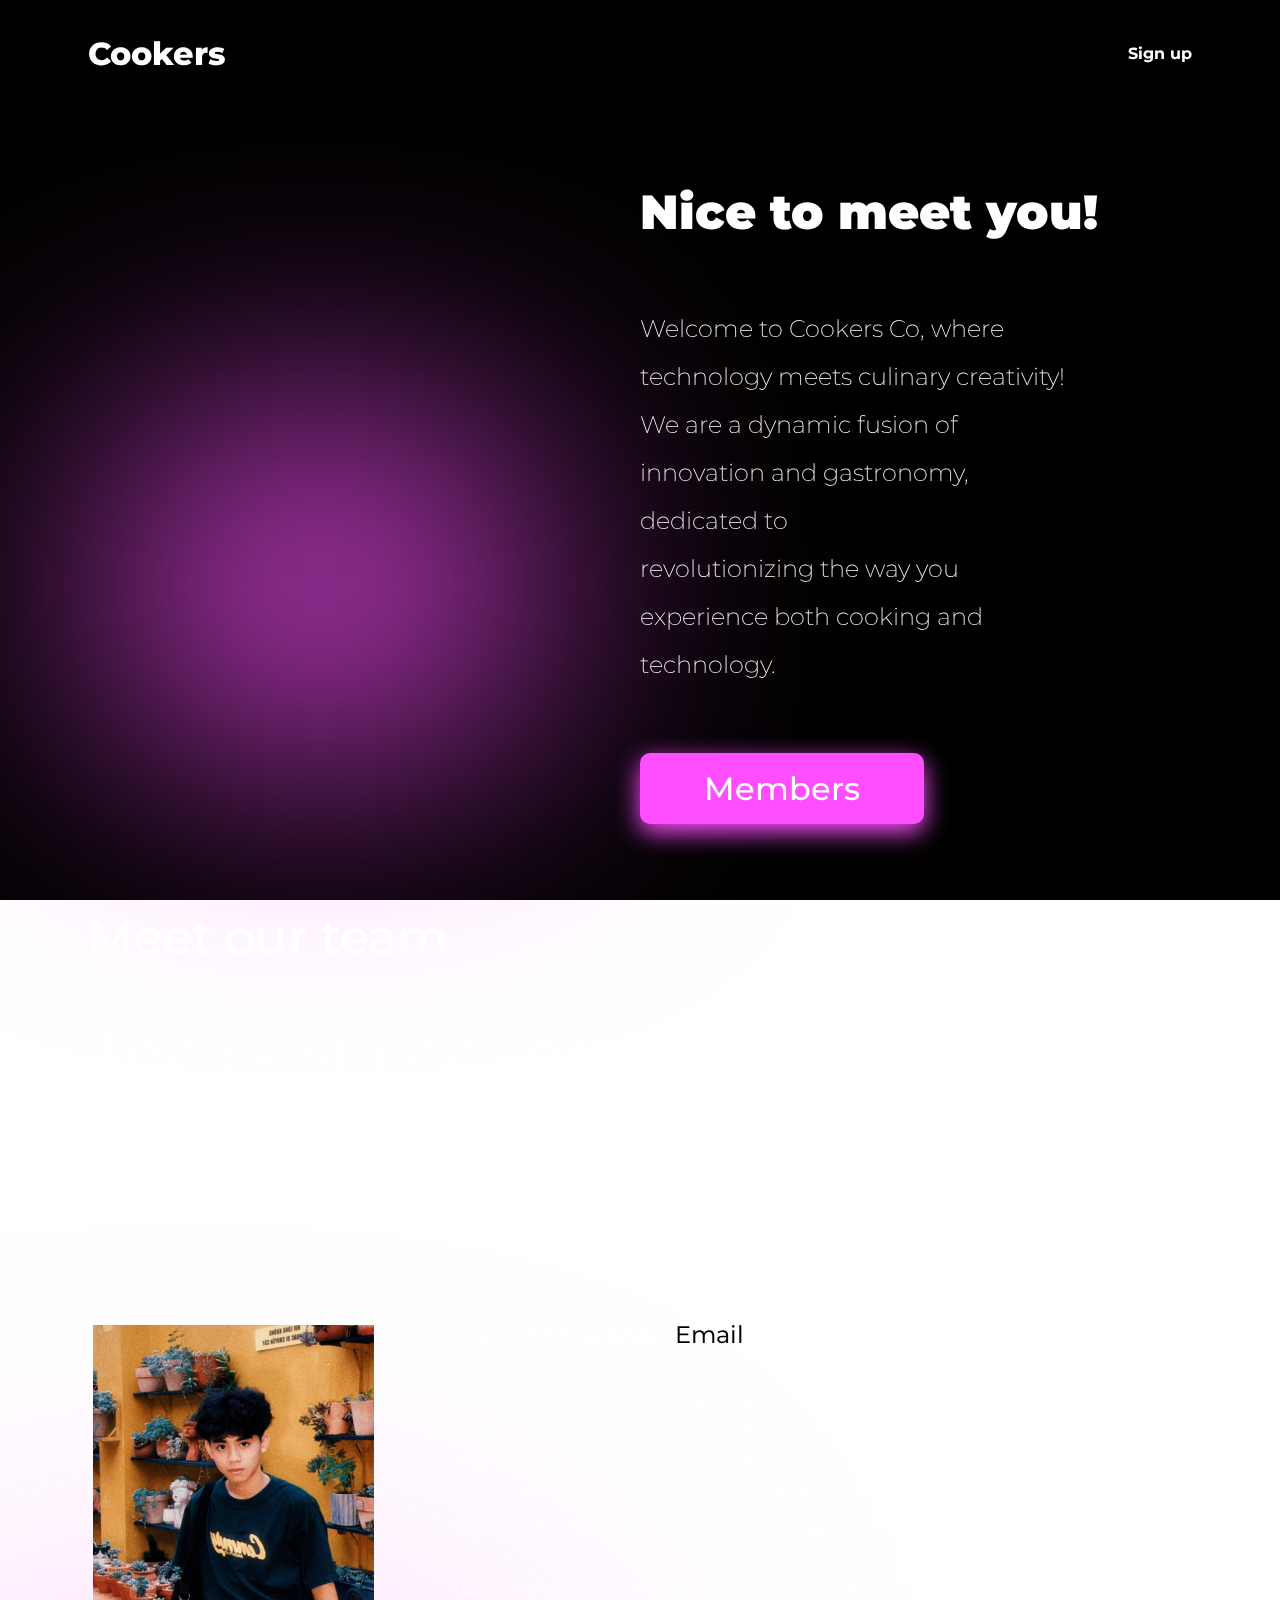
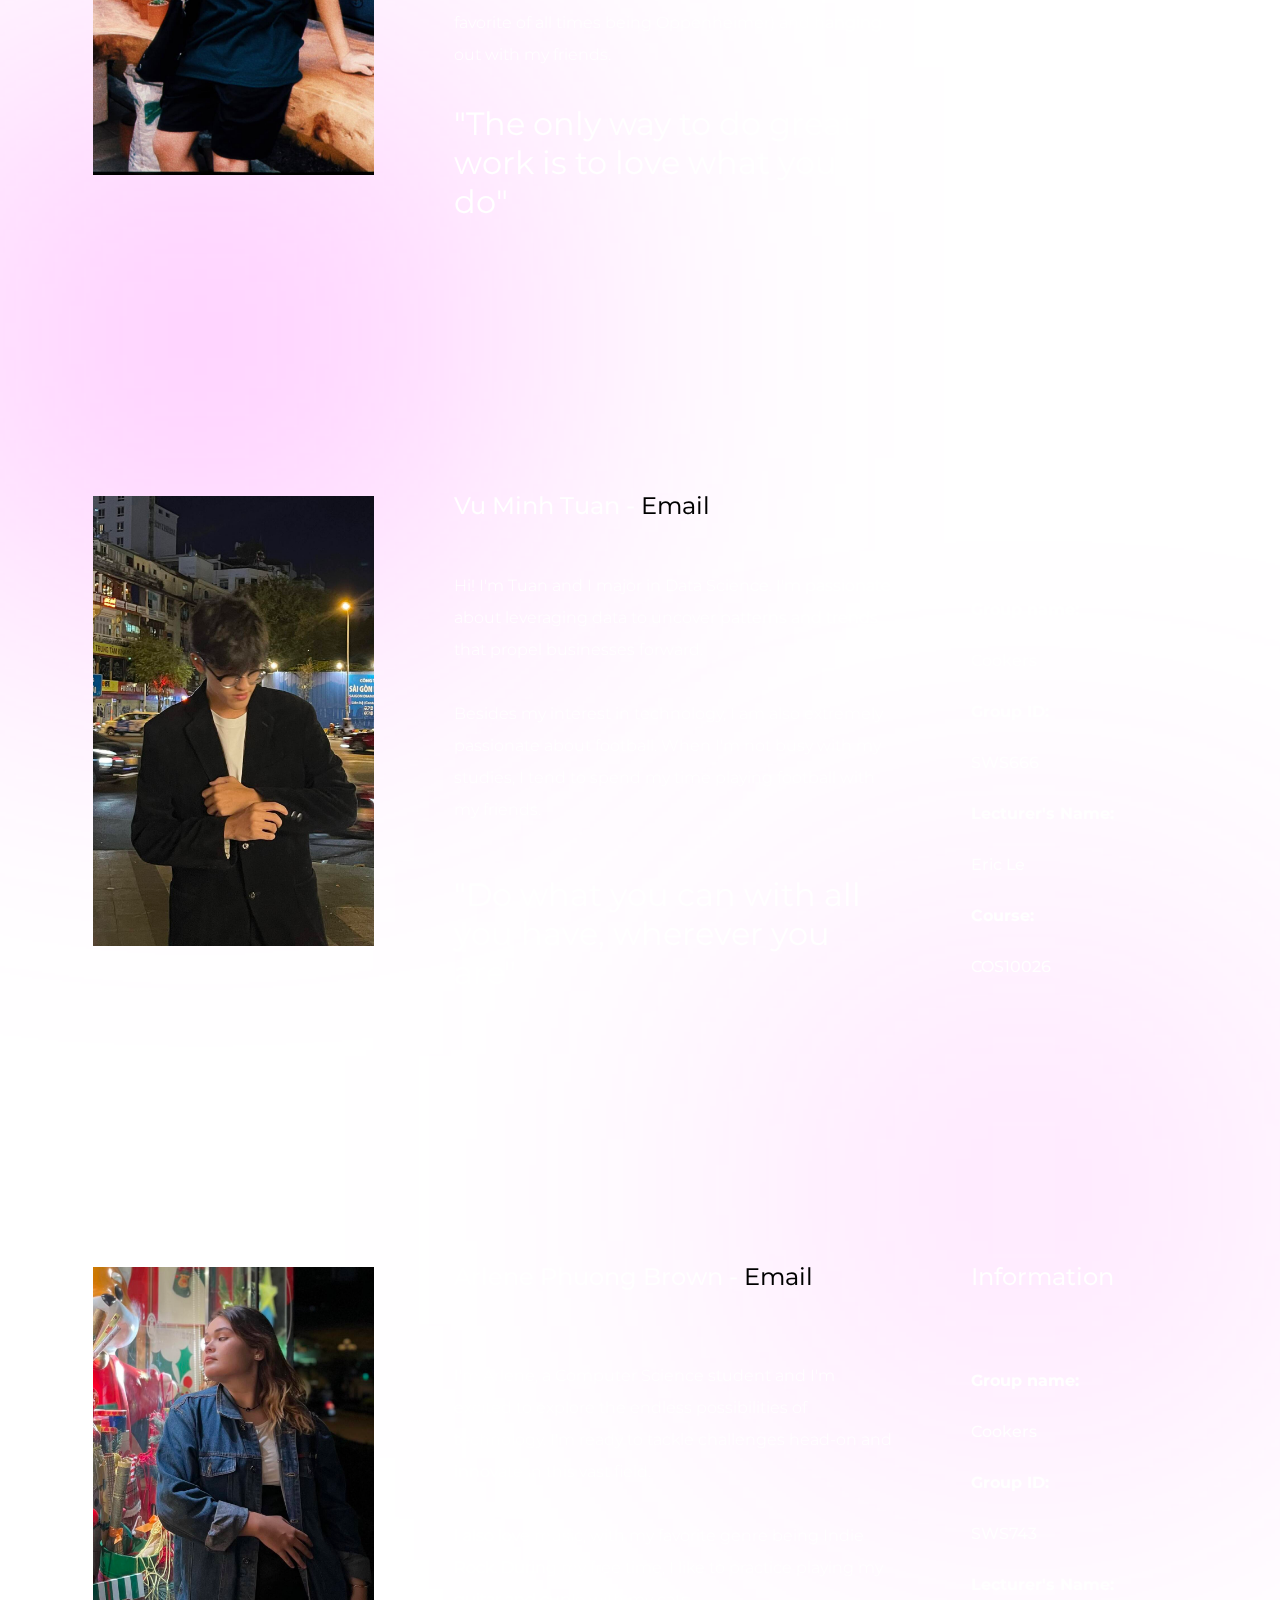
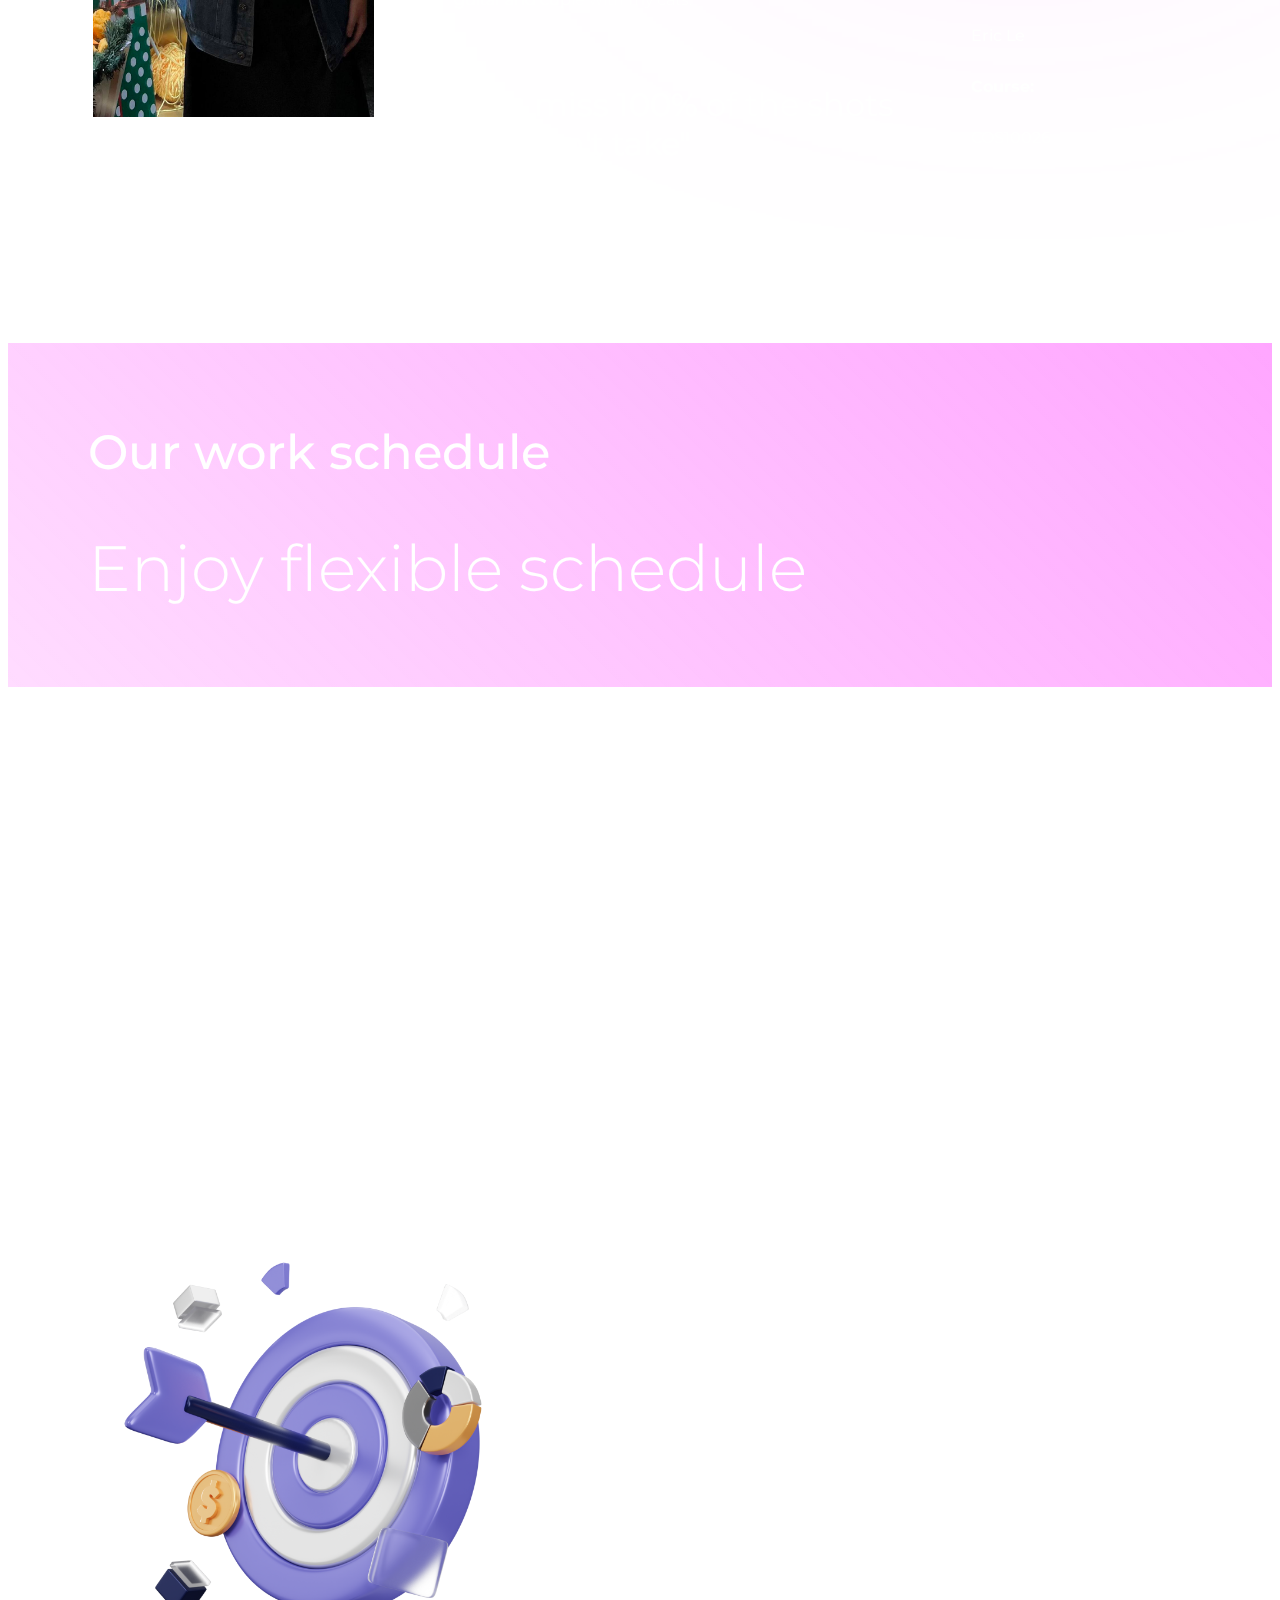
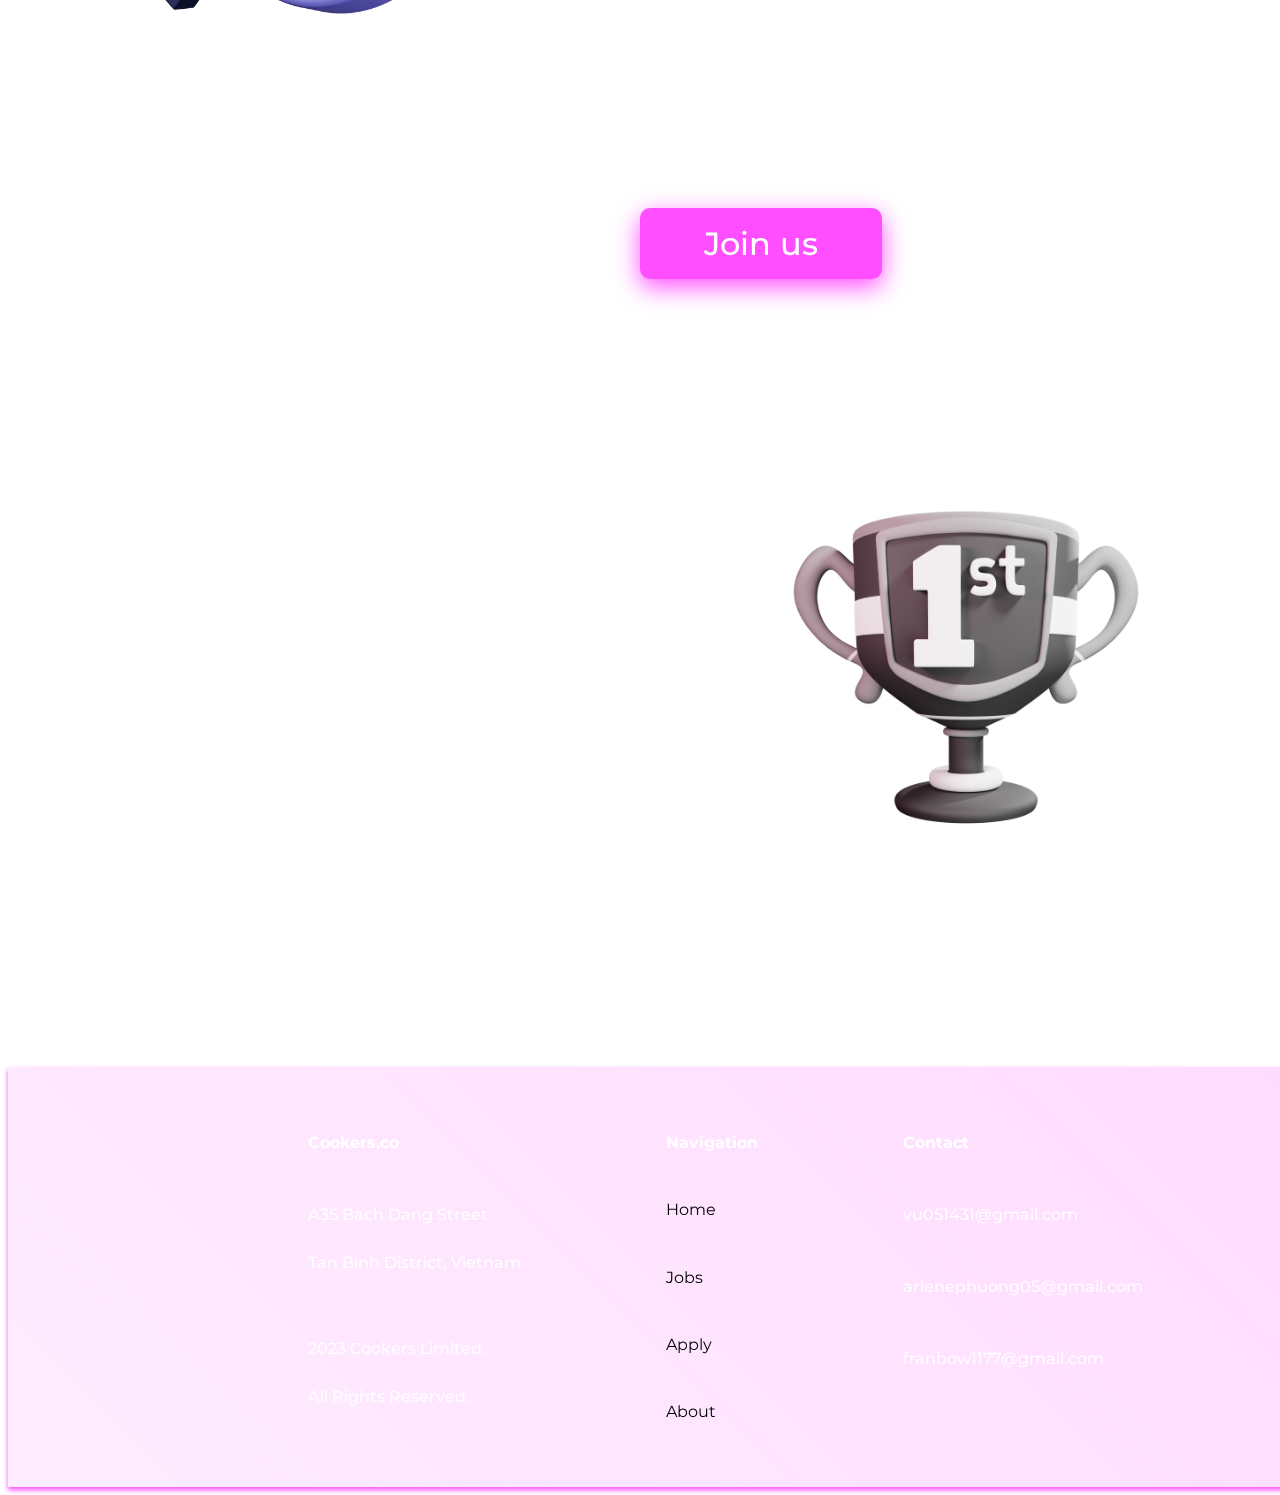
==== commit 45222db4: "update font" ====
--- a/about.html
+++ b/about.html
@@ -35,14 +35,12 @@
         <div class="h-90 pd-h-5 jtf-btw">
             <img id="lt" class="bs-5 img" src="/assets/icon/cooker1.png" alt="">
             <div class="bs-5 ct-r jtf-cl-e">
-                <strong class="fs-4 fw-9">Nice to meet you!</strong>
-
-                <p class="fs-2 fw-2 lh-3 pd-v-4 w-80pc">
+                <strong class="fs-3 fw-9">Nice to meet you!</strong>
+
+                <p class="fs-15 fw-2 lh-3 pd-v-4 w-80pc">
                     Welcome to Cookers Co, where technology meets culinary creativity! 
                     <br>
-                    <br>
                     We are a dynamic fusion of innovation and gastronomy, dedicated to 
-                    <br>
                     <br>
                     revolutionizing the way you experience both cooking and technology. 
                 </p>
--- a/css/styles.css
+++ b/css/styles.css
@@ -458,8 +458,7 @@
     margin-bottom: 0.5rem;
     }
 
-  
-
+   
 
 .card { 
   background-image: linear-gradient(45deg, rgba(255, 78, 255, 0.2), rgba(255, 78, 255, 0.5)) !important;
@@ -467,13 +466,26 @@
 
 
 
-
-    .job-item .fs-2.fw-3.lh-3 {
-      display: none; /* Hide the second p by default */
-  }
-  
-  .job-item:focus-within .fs-2.fw-3.lh-3 {
+.job-item { 
+  padding: 1rem; 
+  border: 1px solid #dea5ff; 
+  margin-bottom: 1rem; 
+  transition: 0.4s linear;
+}
+
+.job-item:focus { 
+  background-color: #f1e8ff; /* Change the background color of the parent div when the child div is focused */
+  transition: 0.4s linear;
+}
+
+.job-item .fs-15.fw-3.lh-3 {
+  display: none; /* Hide the second p by default */
+  transition: display 0.4s linear;
+}
+  
+  .job-item:focus .fs-15.fw-3.lh-3 {
       display: block; /* Show the second p when the parent div is focused */
+      transition: display 0.4s linear;
   }
 
 
--- a/css/global.css
+++ b/css/global.css
@@ -55,7 +55,17 @@
 .fs-7 { font-size: 7rem; }
 .fs-8 { font-size: 8rem; }
 .fs-9 { font-size: 9rem; }
+
 .fs-10 { font-size: 10rem; }
+.fs-15 { font-size: 1.5rem; }
+.fs-25 { font-size: 2.5rem; }
+.fs-35 { font-size: 3.5rem; }
+.fs-45 { font-size: 4.5rem; }
+.fs-55 { font-size: 5.5rem; }
+.fs-65 { font-size: 6.5rem; }
+.fs-75 { font-size: 7.5rem; }
+.fs-85 { font-size: 8.5rem; }
+.fs-95 { font-size: 9.5rem; }
 
 
 
@@ -69,6 +79,8 @@
 .fw-8 { font-weight: 800; }
 .fw-9 { font-weight: 900; }
 
+
+
 .lh-1 { line-height: 1rem; }
 .lh-2 { line-height: 2rem; }
 .lh-3 { line-height: 3rem; }
@@ -77,7 +89,16 @@
 .lh-6 { line-height: 6rem; }
 .lh-7 { line-height: 7rem; }
 .lh-8 { line-height: 8rem; }
-.lh-9 { line-height: 9rem; }
+
+.lh-15 { line-height: 1.5rem; }
+.lh-25 { line-height: 2.5rem; }
+.lh-35 { line-height: 3.5rem; }
+.lh-45 { line-height: 4.5rem; }
+.lh-55 { line-height: 5.5rem; }
+.lh-65 { line-height: 6.5rem; }
+.lh-75 { line-height: 7.5rem; }
+.lh-85 { line-height: 8.5rem; }
+.lh-95 { line-height: 9.5rem; }
 
 /* Square dimensions */
 .s-100px { 
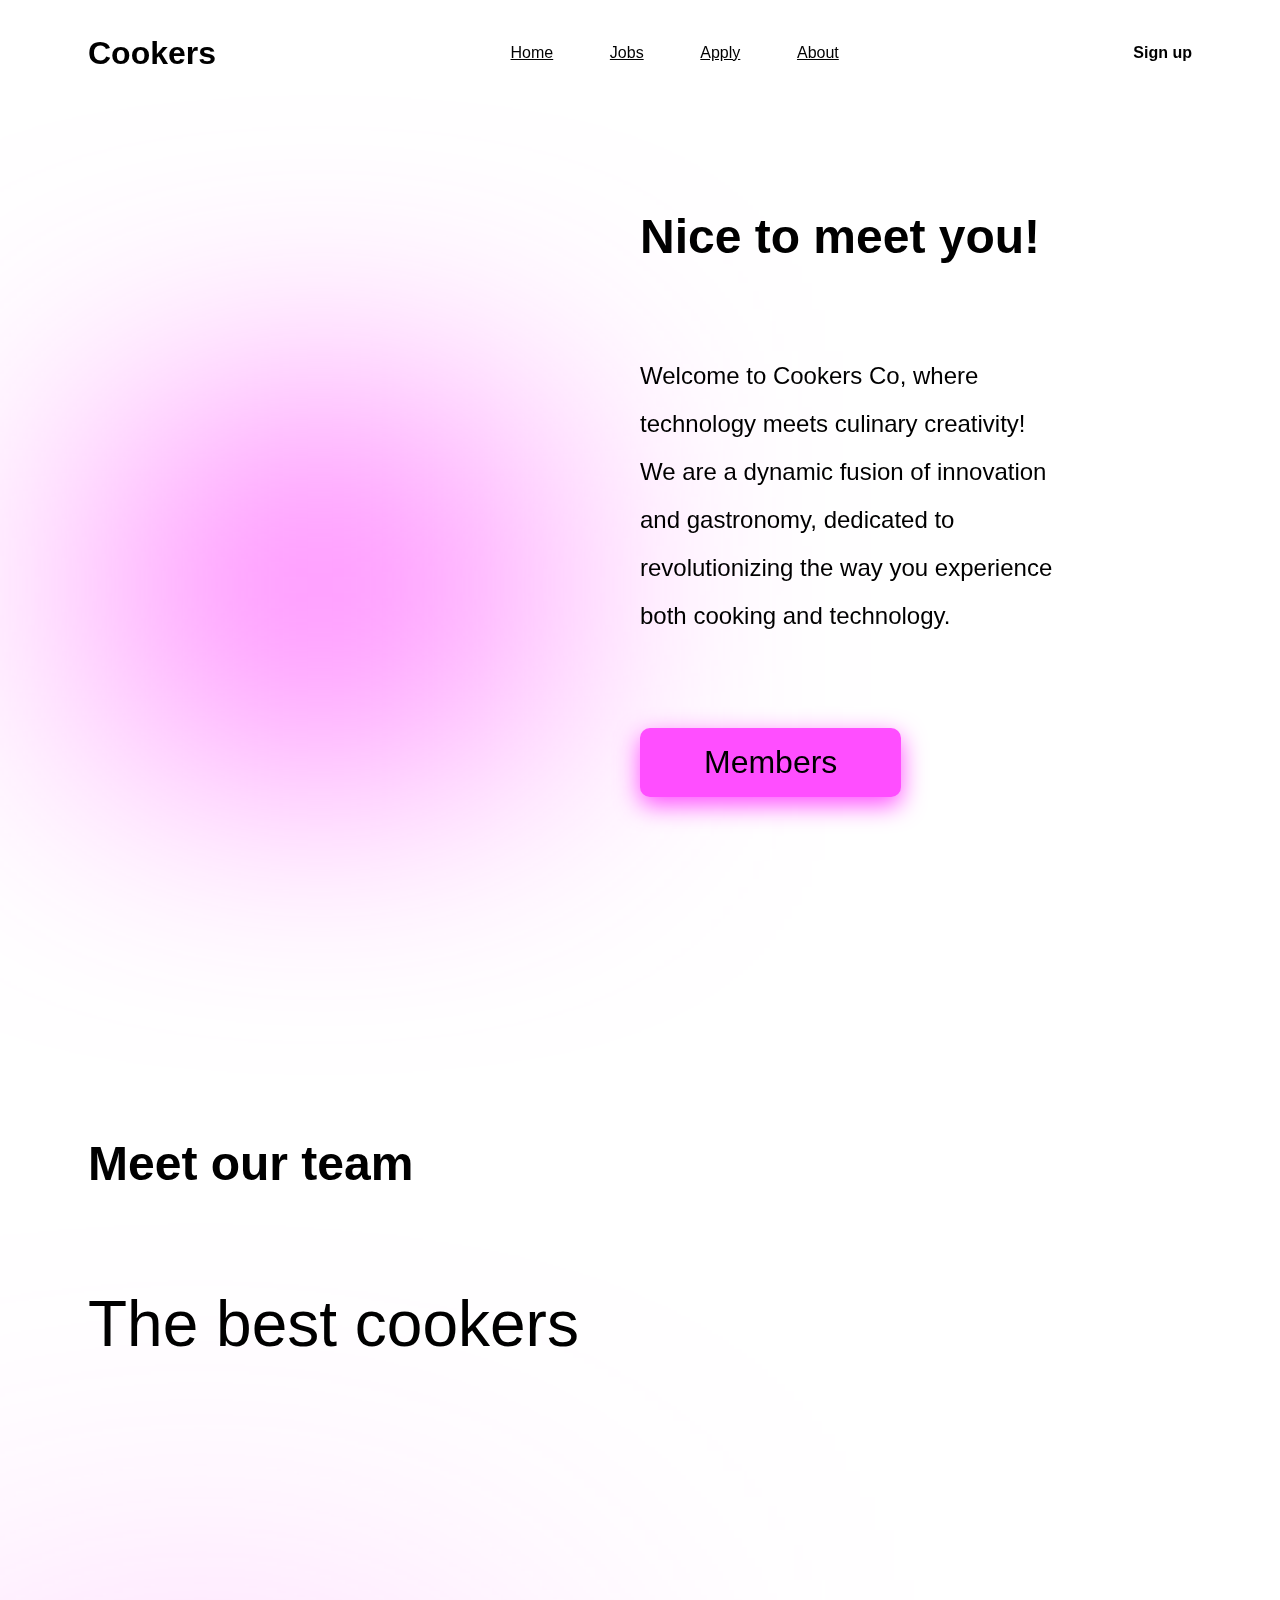
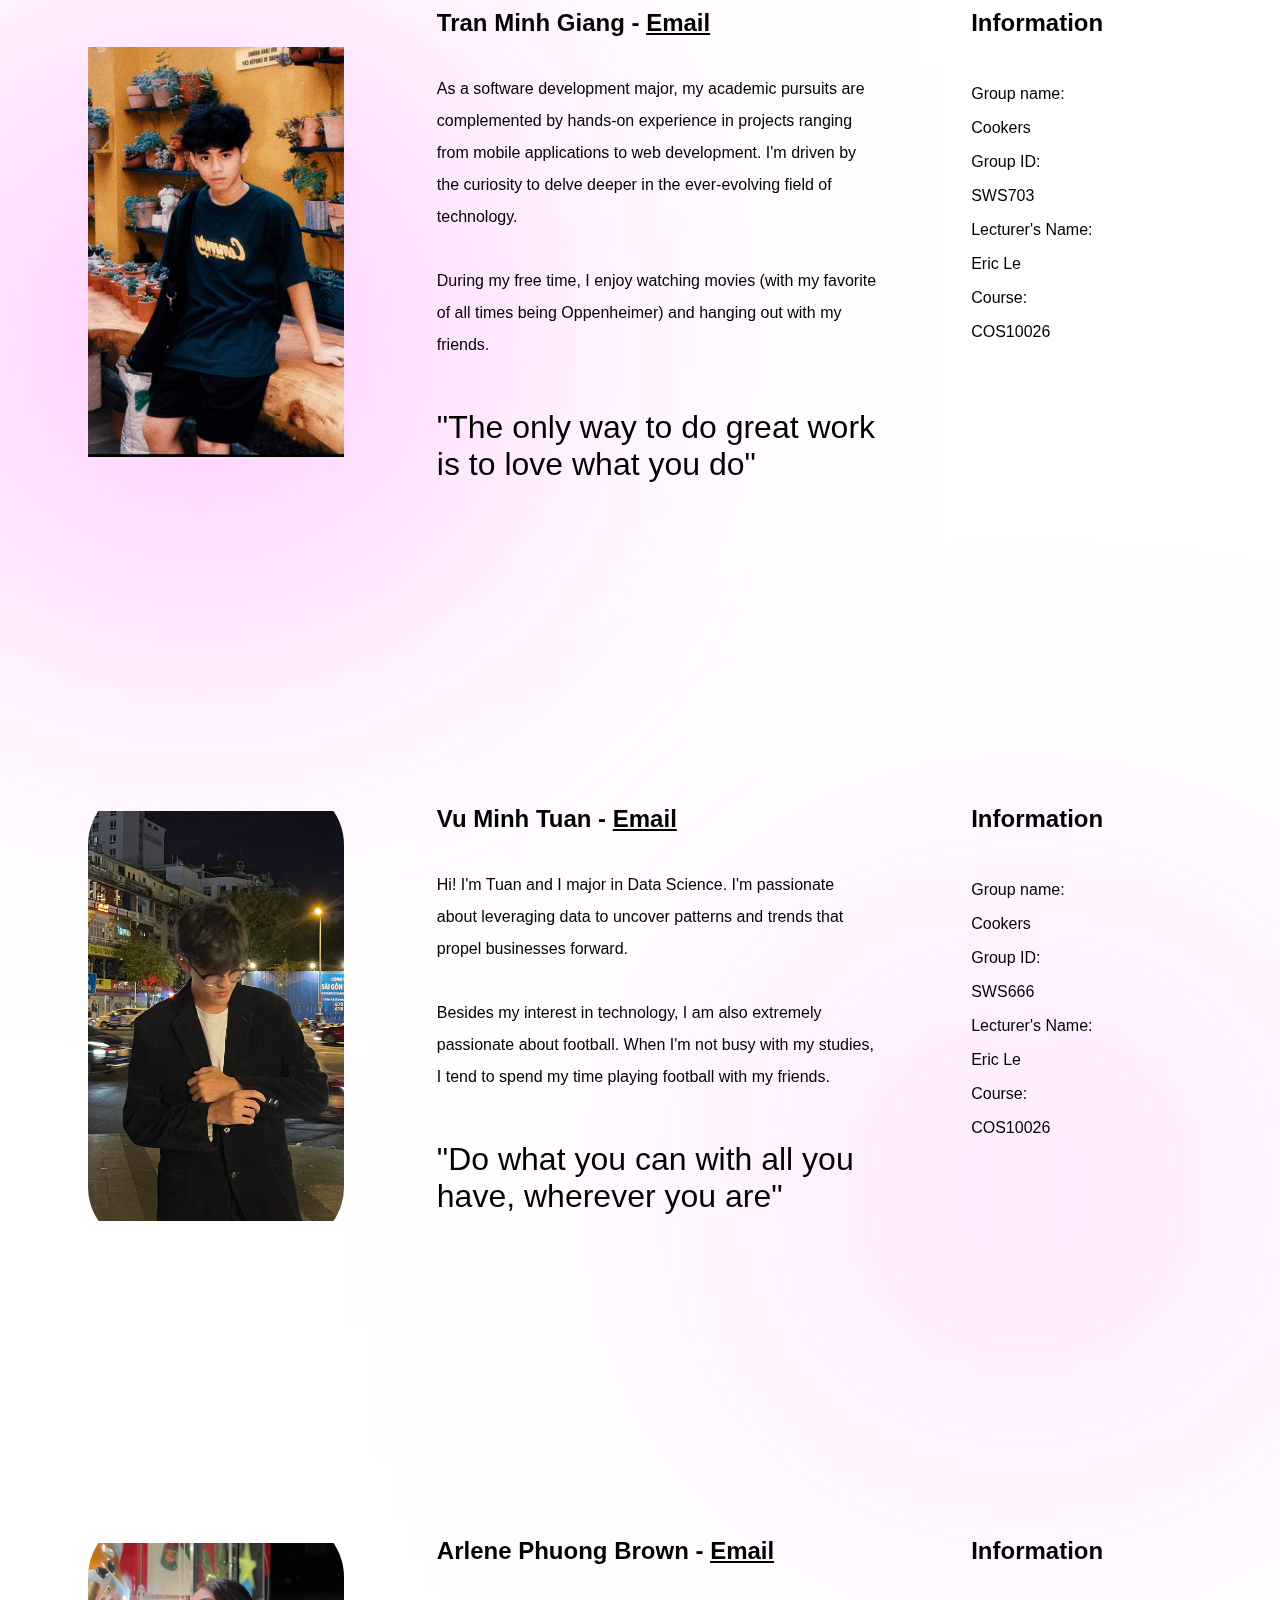
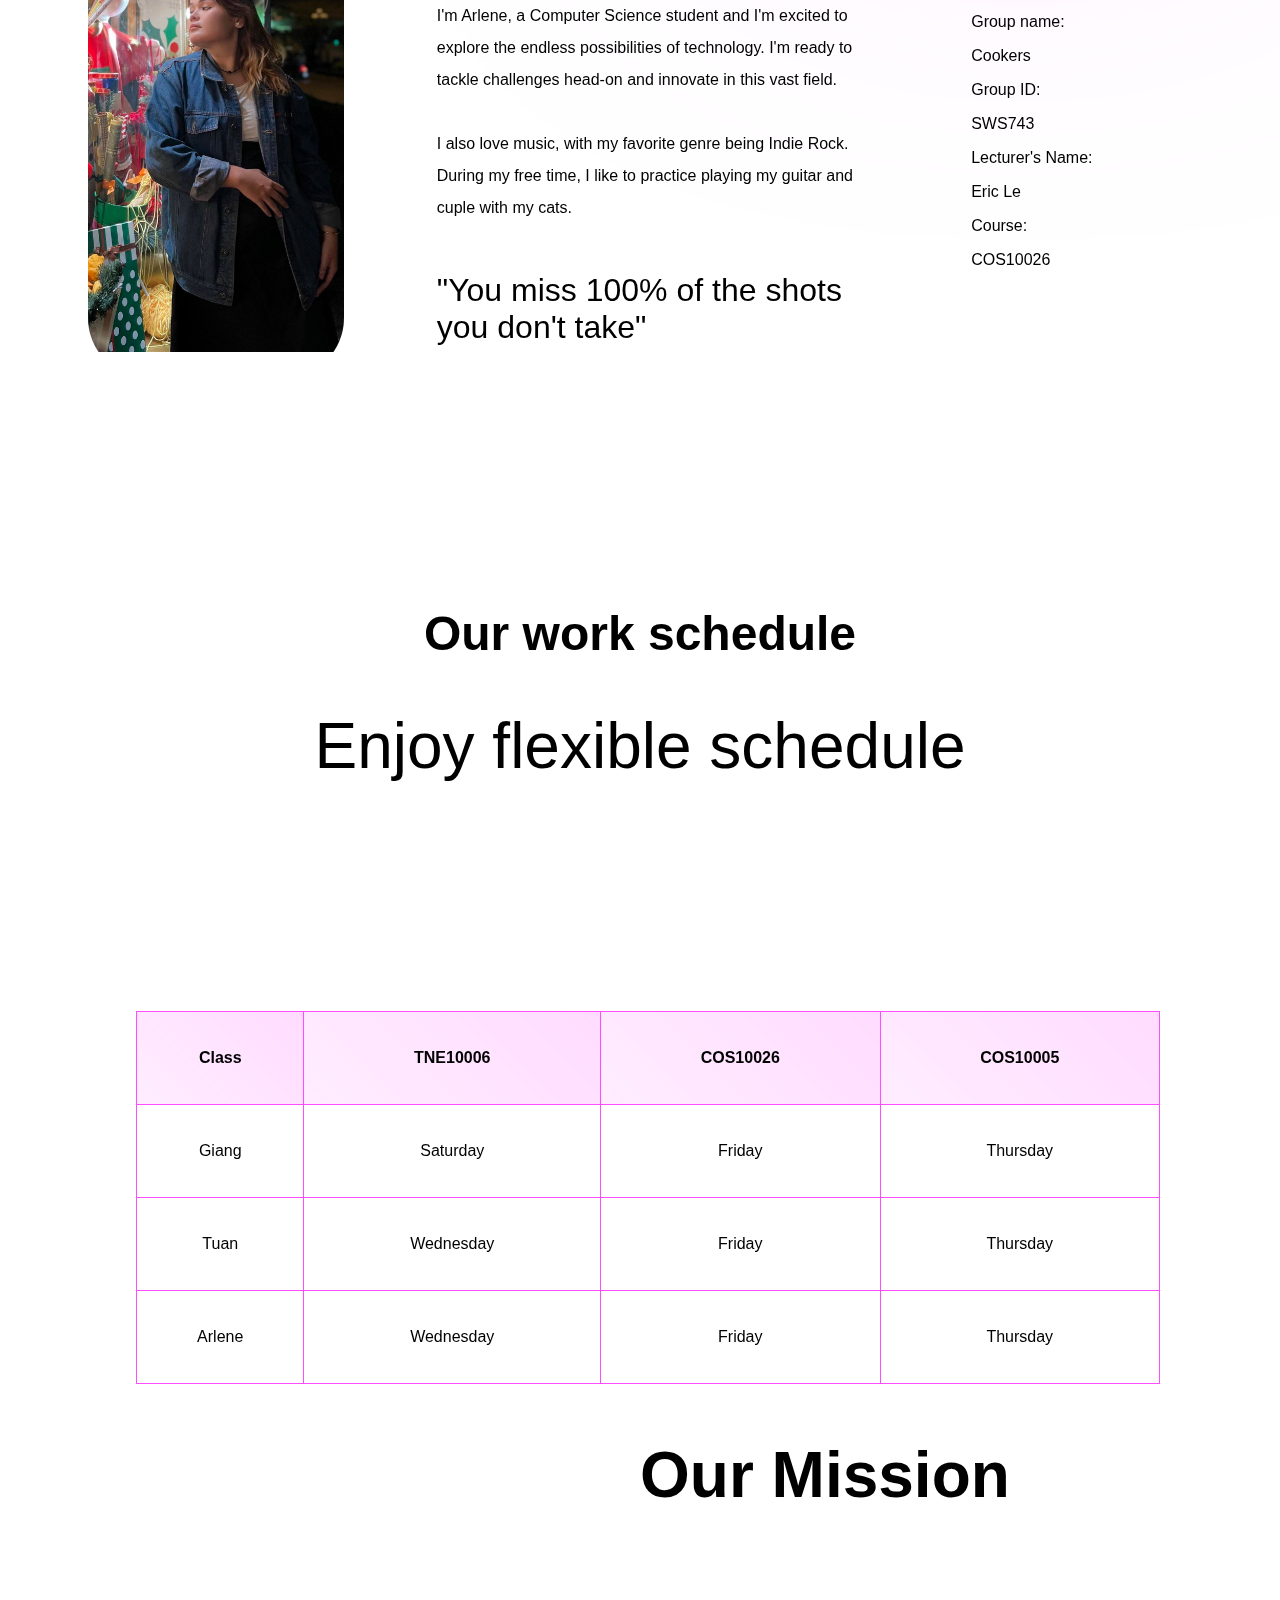
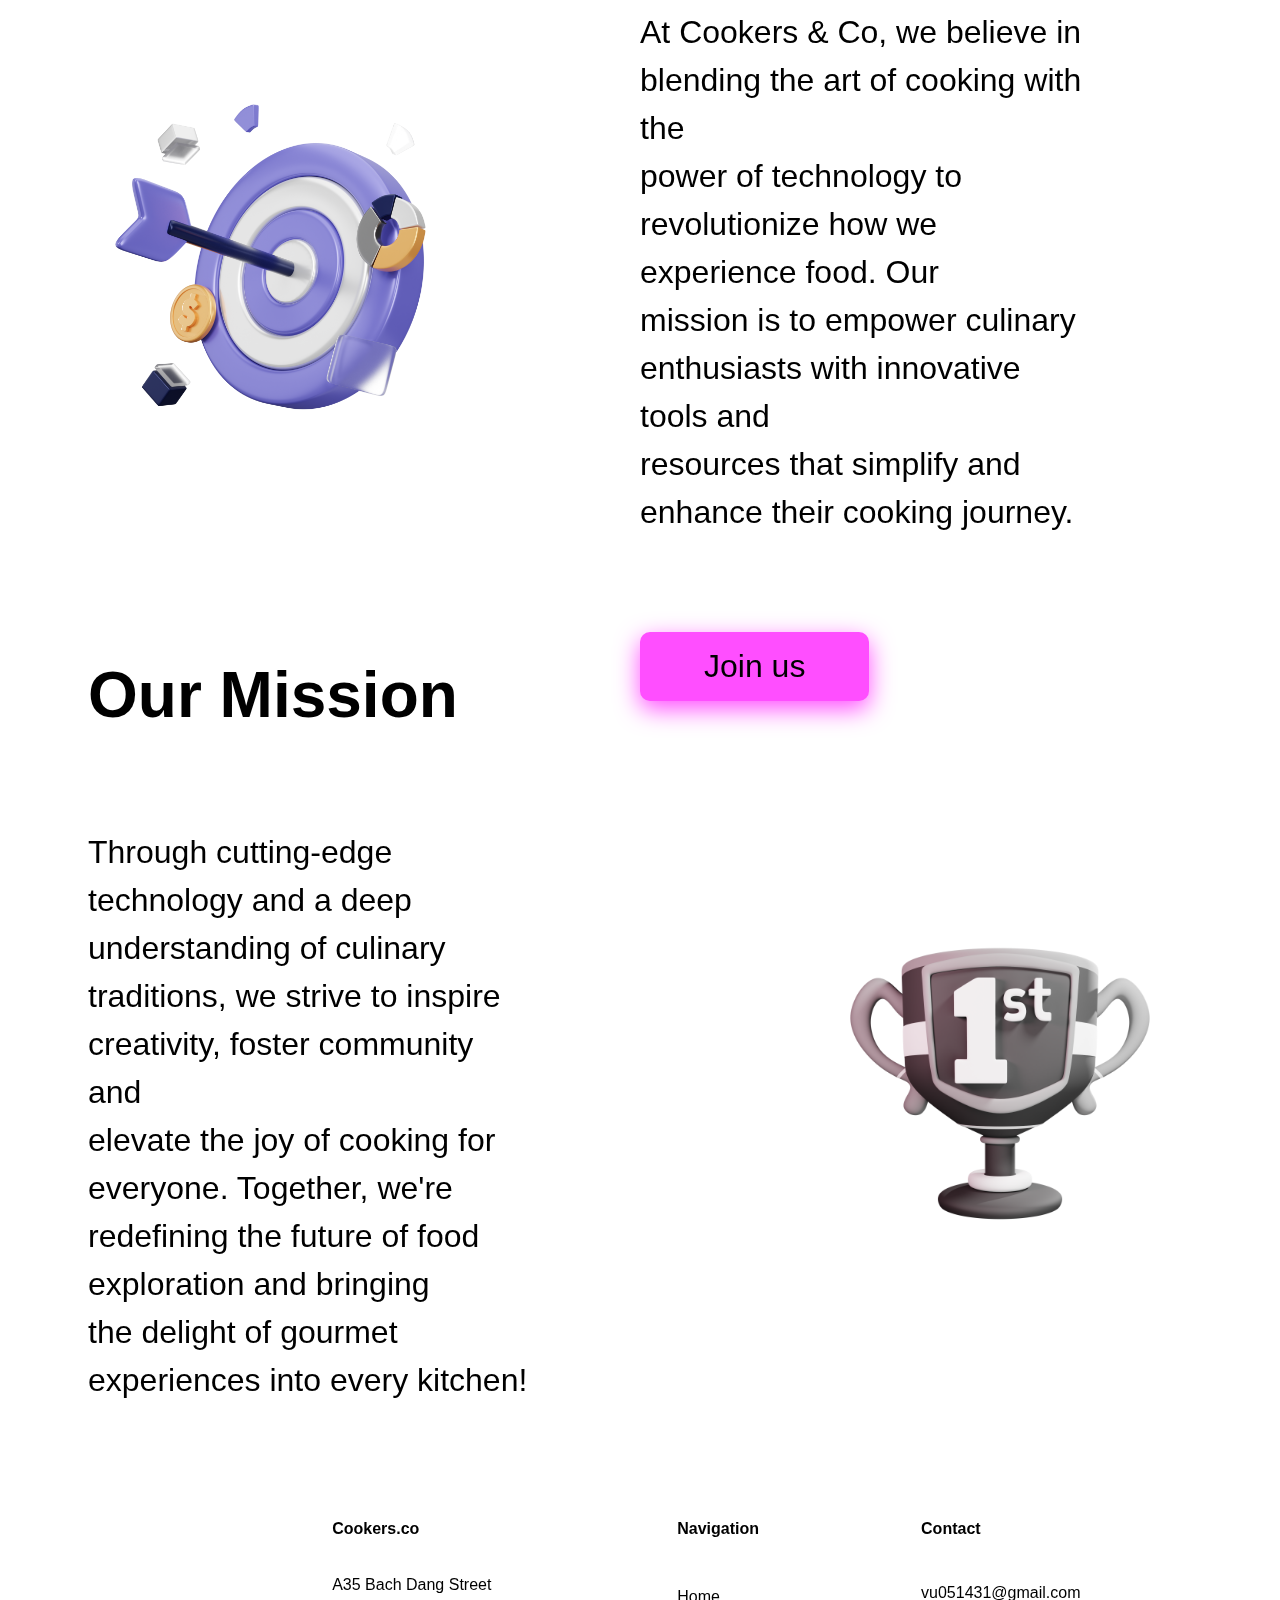
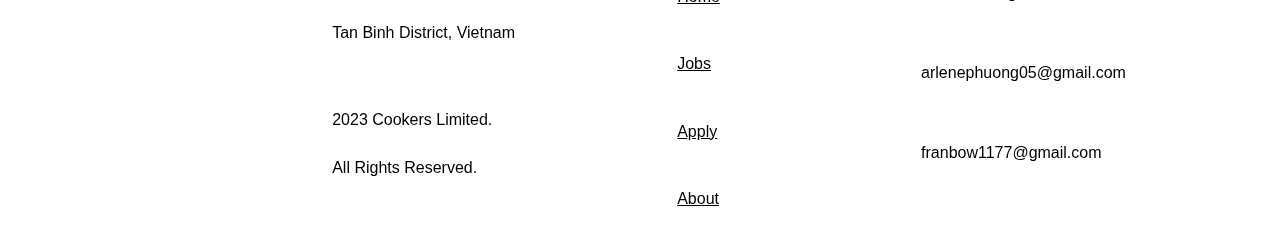
==== commit d4c9a136: "responsive" ====
--- a/about.html
+++ b/about.html
@@ -33,7 +33,7 @@
 
 
         <div class="h-90 pd-h-5 jtf-btw">
-            <img id="lt" class="bs-5 img" src="/assets/icon/cooker1.png" alt="">
+            <img class="w-40" src="/assets/icon/cooker1.png" alt="">
             <div class="bs-5 ct-r jtf-cl-e">
                 <strong class="fs-3 fw-9">Nice to meet you!</strong>
 
@@ -45,7 +45,7 @@
                     revolutionizing the way you experience both cooking and technology. 
                 </p>
 
-                <div class="fs-2 fw-5 cl-ct pd-h-4 pd-v-1 bgr-1 sd" style="border-radius: 10px;">Members</div>
+                <div class="btn fs-2 fw-5 cl-ct pd-h-4 pd-v-1 bgr-1 sd" style="border-radius: 10px;">Members</div>
             </div>
         </div>
 
@@ -62,7 +62,7 @@
         </p> -->
 
 
-        <div class="jtf-cl-st pd-h-5">
+        <div class="jtf-cl-st pd-h-5 mg-t-20vh">
             <h3 class="fs-3">Meet our team</h3>
             <strong class="fs-4 fw-3 pd-v-3">The best cookers</strong>
         </div>
@@ -71,7 +71,7 @@
         <!-- Giang -->
         <div>
             <div class="jtf-btw pd-h-5 mg-t-20vh">
-                <img class="bs-1 h-50 img" src="assets/illu/tmg_about.jpg" alt="Tran Minh Giang">
+                <img class="w-20 rd-6" src="assets/illu/tmg_about.jpg" alt="Tran Minh Giang">
                 <div class="jtf-cl-btw bs-4">
                     <h2>Tran Minh Giang - <span><a href="mailto:franbow1177@gmail.com">Email</a></span></h2>
                     <p class="fw-3 lh-2">
@@ -107,7 +107,7 @@
         <!-- Tuan -->
         <div>
             <div class="jtf-btw pd-h-5 mg-t-30vh">
-                <img class="bs-1 h-50 img" src="assets/illu/vmt_about.jpg" alt="Tran Minh Giang">
+                <img class="w-20 rd-6" src="assets/illu/vmt_about.jpg" alt="Tran Minh Giang">
                 <div class="jtf-cl-btw bs-4">
                     <h2>Vu Minh Tuan - <span><a href="mailto:vu051431@gmail.com">Email</a></span></h2>
                     <p class="fw-3 lh-2">
@@ -141,7 +141,7 @@
         <!-- Arlene -->
         <div>
             <div class="jtf-btw pd-h-5 mg-t-30vh">
-                <img class="bs-1 h-50 img" src="assets/illu/apb_about.jpg" alt="Tran Minh Giang">
+                <img class="w-20 rd-6" src="assets/illu/apb_about.jpg" alt="Tran Minh Giang">
                 <div class="jtf-cl-btw bs-4">
                     <h2>Arlene Phuong Brown - <span><a href="mailto:arlenephuong05@gmail.com">Email</a></span></h2>
                     <p class="fw-3 lh-2">
@@ -174,50 +174,46 @@
 
 
             <!-- Timetable -->
-        <div class="jtf-cl-st pd-h-5 pd-v-5 mg-t-20vh card">
-            <h3 class="fs-3">Our work schedule</h3>
-            <strong class="fs-4 fw-3 pd-t-3r">Enjoy flexible schedule</strong>
-        </div>
-
-
-        <div class="w-90 pd-h-5 h-40 jtf-btw alit-ct">
-            <div class="h-80pc jtf-cl-evl">
-                <strong>Class</strong>
-                <th><h3>TNE10006</h3></th>
-                <th><h3>COS10026</h3></th>
-                <th><h3>COS10005</h3></th>
-                <th><h3></h3></th>
-            </div>
-
-            <div class="h-80pc jtf-cl-evl">
-                <strong>...</strong>
-                <td><h4>Giang</h4></td>
-                <td><h4>Saturday</h4></td>
-                <td><h4>Friday</h4></td>
-                <td><h4>Thursday</h4></td>
-            </div>
-
-            <div class="h-80pc jtf-cl-evl">
-                <strong>...</strong>
-                <td><h4>Tuan</h4></td>
-                <td><h4>Wednesday</h4></td>
-                <td><h4>Friday</h4></td>
-                <td><h4>Thursday</h4></td>
-            </div>
-
-            <div class="h-80pc jtf-cl-evl">
-                <strong>...</strong>
-                <td><h4>Arlene</h4></td>
-                <td><h4>Wednesday</h4></td>
-                <td><h4>Friday</h4></td>
-                <td><h4>Thursday</h4></td>
-            </div>
-        </div>
+            <div class="jtf-cl-st pd-h-5 ct mg-t-20vh card2">
+                <h3 class="fs-3">Our work schedule</h3>
+                <strong class="fs-4 fw-3 pd-b-3r">Enjoy flexible schedule</strong>
+            </div>
+    
+    
+            <table class="w-80 mg-h-10vw mg-t-20vh mg-v-5">
+                <tr>
+                    <th>Class</th>
+                    <th>TNE10006</th>
+                    <th>COS10026</th>
+                    <th>COS10005</th>
+                </tr>
+    
+                <tr>
+                    <td>Giang</td>
+                    <td>Saturday</td>
+                    <td>Friday</td>
+                    <td>Thursday</td>
+                </tr>
+    
+                <tr>
+                    <td>Tuan</td>
+                    <td>Wednesday</td>
+                    <td>Friday</td>
+                    <td>Thursday</td>
+                </tr>
+    
+                <tr>
+                    <td>Arlene</td>
+                    <td>Wednesday</td>
+                    <td>Friday</td>
+                    <td>Thursday</td>
+                </tr>
+            </table>
 
 
         <!-- our mission -->
         <div class="h-90 pd-h-5 jtf-btw">
-            <img id="lt" class="bs-5 img sc-140" src="/assets/icon/target.png" alt="">
+            <img class="w-30" src="/assets/icon/target.png" alt="">
             <div class="bs-5 ct-r jtf-cl-e">
                 <strong class="fs-4 fw-9">Our Mission</strong>
 
@@ -231,7 +227,7 @@
                     resources that simplify and enhance their cooking journey.
                 </p>
 
-                <div class="fs-2 fw-5 cl-ct pd-h-4 pd-v-1 bgr-1 sd" style="border-radius: 10px;">Join us</div>
+                <div class="btn fs-2 fw-5 cl-ct pd-h-4 pd-v-1 bgr-1 sd" style="border-radius: 10px;">Join us</div>
             </div>
         </div>
 
@@ -250,7 +246,7 @@
                     the delight of gourmet experiences into every kitchen!
                 </p>
             </div>
-            <img id="lt" class="bs-5 img sc-140" src="/assets/icon/trophy.png" alt="">
+            <img class="w-30" src="/assets/icon/trophy.png" alt="">
         </div>
 
 
--- a/css/styles.css
+++ b/css/styles.css
@@ -1,501 +1,1394 @@
-
-/* text */
-@import url('https://fonts.googleapis.com/css2?family=Montserrat:ital,wght@0,100..900;1,100..900&display=swap');
-
-* { 
-  --custom1-color-light: rgba(255, 78, 255, 1);
-  --custom1-color-dark: rgba(255, 78, 255, 1);
-
-  --custom2-color-light: rgba(237, 176, 255,1);
-  --custom2-color-dark: rgba(237, 176, 255,1);
+* {
+  font-family: 'Montserrat', sans-serif;
+
+   /* Light theme colors */
+   --primary-color-light: black; /* Example primary color for light theme */
+   --secondary-color-light: white; /* Example secondary color for light theme */
+ 
+   /* Dark theme colors */
+   --primary-color-dark: white; /* Example primary color for dark theme */
+   --secondary-color-dark: black; /* Example secondary color for dark theme */
+
+   --custom1-color-light: rgba(255, 78, 255, 1);
+   --custom1-color-dark: rgba(255, 78, 255, 1);
+
+   --custom2-color-light: rgba(237, 176, 255,1);
+   --custom2-color-dark: rgba(237, 176, 255,1);
+
+   color: var(--primary-color);
+}
+
+*::-webkit-scrollbar { 
+  display: none;
 }
 
 body {
+  --primary-color: var(--primary-color-light);
+  --secondary-color: var(--secondary-color-light);
+
   --custom1-color: var(--custom1-color-light);
   --custom2-color: var(--custom2-color-light);
 }
 
-
 /* Dark theme if user prefers */
-@media (prefers-color-scheme: light) {
+@media (prefers-color-scheme: dark) {
   body {
+    --primary-color: var(--primary-color-dark);
+    --secondary-color: var(--secondary-color-dark);
+
     --custom1-color: var(--custom1-color-dark);
     --custom2-color: var(--custom2-color-dark);
   }
 }
 
-
-h1{
-    font-family: "Montserrat", sans-serif;
-    font-optical-sizing: auto;
-    font-weight: 800;
-    font-style: normal;
-}
-
-h2{
-    font-optical-sizing: auto;
-    font-weight: 450;
-}
-
-h3{
-    font-optical-sizing: auto;
-    font-weight: 500;
-}
-
-h4{
-    font-family: "Montserrat", sans-serif;
-    font-optical-sizing: auto;
-    font-weight: 550;
-    font-style: normal;
-}
-
-p{
-    font-family: "Montserrat", sans-serif;
-    font-optical-sizing: auto;
-    font-weight: 450;
-    font-style: normal;
-}
-
-a{
-    color: black;
-    text-decoration: none;
-}
-
-a:hover{
-    color: #595959;
-}
-
-dt { 
-    font-weight: bold;
-    margin-top: 2rem;
-    margin-bottom: 2rem;
-}
-
-/* button */
-input[type=submit] {
-  /* background-color: #a6a6a6; */
-  border: none;
-  color: white;
-  padding: 16px 32px;
-  text-decoration: none;
-  margin: 4px 2px;
-  cursor: pointer;
-}
-/* colors */
-
-.light_gray{
-    /* background-color: #f0f0f0; */
-}
-
-.gray{
-    /* background-color: #d8d8d8; */
-
-}
-
-.grayer{
-    /* background-color:#cccccc; */
-
-}
-
-.dark_gray{
-    /* background-color: #bfbfbf; */
-}
-
-.darker_gray{
-    /* background-color: #a6a6a6; */
-}
-/* navbar */
-.navbar {
-    display: flex;
-    justify-content: space-between;
-    overflow: hidden;
-}
-  
-.nav-item {
-    float: left;
-    color: black;
-    width: 100%;
-    padding: 15px 15px;
-    text-decoration: none;
-    font-size: 17px;
-    font-family: "Montserrat", sans-serif;
-    font-weight: 600;
-    font-style: normal;
-    
-}
-
-.nav-item:hover{
-    /* background-color: #666666; */
-    color: white;
-}
-
-/* parent containers */
-.row {
-display: flex;
-padding: 20px;
-}
-
-.column_50{
-    flex: 50%;
+html { 
+  font-size: 16px;
+}
+
+
+/* FILEPATH: /Users/realestzan/Downloads/cos1005/css/responsive.css */
+
+/* Mobile-first styles */
+@media only screen and (max-width: 1024px) {
+  * { 
+      text-align: center;
+      font-size: 25px;
+      text-align: justify;
+  }
+  strong { 
+      text-align: center;
+      width: 100%;
+  }
+  .bs-50 { 
+      flex-basis: 100%;
+      margin-left: auto;
+      margin-right: auto;
+  }
+  .w-60 { 
+      width: 80% !important;
+  }
+  .mg-h-20vw { 
+      margin-left: 10vw;
+      margin-right: 10vw;
+  }
+  .mg-v-20vh { 
+      margin-top: 10vh;
+      margin-bottom: 10vh;
+  }
+  footer { 
+    height: max-content !important;
+    align-items: stretch;
+  }
+  .w-80pc { 
+    width: 100% !important;
+  }
+  * { 
     text-align: center;
-    padding: 10px;
-}
-.column_30{
-    flex: 33.3%;
+  }
+
+  .job-posting { 
+    margin-left: 10vw !important;
+    margin-right: 10vw !important;
+    width: 70vw !important;
+  }
+  input, select, fieldset { 
+    width: 70vw !important;
+  }
+  footer div { 
+    margin-top: 10vh;
+    justify-content: stretch;
+    align-items: center;
     text-align: center;
-    padding: 10px;
-}
-
-table{
-    border-collapse: collapse;
-    width: 100%;
-}
-
-td, th {
-    border: 1px solid black;
-}
-
-
-/* align */
-.center{
+  }
+  footer div p, footer div a { 
+    margin-top: 5vh;
     text-align: center;
-    padding: 20px;
-}
-.left{
-    text-align: left;
-    padding: 20px;
-}
-.right{
-  text-align: right;
-  padding: 20px;
-}
-
-/* image */
-.cookers_logo{
-    width: 20%;
-}
-
-.logo{
-    width: 40%;
-}
-
-.logo_apply{
-  margin-top: 10%;
+  }
+  footer img { 
+    display: none;
+  }
+  img { 
+    width: 90% !important;
+    padding: 5vw;
+  }
+  .section_4 { 
+    width: 90vw !important;
+    margin: 0 !important;
+    padding: 0;
+  }
+  footer i { 
+    display: none;
+  }
+  .jtf-btw, .jtf-evl { 
+      display: flex;
+      flex-direction: column !important;
+      justify-content: center;
+  }
+  .button-90{ 
+      background-color: red;
+  }
+  .pd-5r { 
+      padding: 3rem;
+  }
+  .pd-h-5 { 
+    padding-left: 10vw !important;
+    padding-right: 10vw !important;
+  }
+  .mg-t-5r, .mg-t-10vh, .mg-t-3r, .mg-t-4r { 
+      margin-top: 5vh !important;
+  }
+
+
+  .pst-fx { 
+      position: static;
+  }
+  header { 
+      position: static;
+      background-image: linear-gradient(45deg, rgba(255, 78, 255, 0.1), rgba(255, 78, 255, 0.4));
+      height: 100vh !important;
+      padding: 10vw !important;
+      margin: 0 !important;
+      flex-direction: column !important;
+      justify-content: space-between !important;
+      align-items: stretch !important;
+  }   
+  header .jtf-evl.bs-4 { 
+      padding: 0 !important;
+      margin: 0 !important;
+      height: 90vh !important;
+      display: flex;
+      width: 100%;
+      flex-direction: column;
+      justify-content: space-between;
+      align-items: stretch !important;
+  }
+  header .button-90 { 
+      display: none;
+  }
+
+  header div a { 
+      background-color: red;
+  }
+
+
+  #cl {
+      display: none;
+      transition: 0.4s linear;
+  }
+      
+  header:focus-within #cl { 
+      display: flex;
+      background-color: blue;
+  }
+
+
+
+  #cl { 
+      display: block;
+  }
+
+  .h-90 { 
+      height: fit-content !important;
+  }
+
+  .ct { 
+      margin: 0 10vw 0 10vw;
+  }
+
+
+  .fs-3, .fs-4 { 
+      font-size: 2rem;
+  }
+  .fs-2, .fs-15, li { 
+      font-size: 1.5rem;
+      line-height: 2.5rem;
+  }
+
+
+  .grids { 
+      display: flex;
+      flex-direction: column;
+  }
+
+  .grids { 
+      width: max-content;
+  }
+
+  tr { 
+      display: flex;
+      flex-direction: column;
+  }
+  th, td { 
+      display: flex;
+      align-items: center;
+      justify-content: center;
+
+  }
+  .btn { 
+    margin-right: auto !important;
+    margin-left: auto !important;
+    margin-top: 5vh;
+    margin-bottom: 5vh;
+  }
+  strong { margin-top: 3vh;}
+  li, p { 
+      margin-top: 2rem;
+      margin-bottom: 2rem;
+  }
+}
+
+/* Desktop styles */
+@media only screen and (min-width: 1025px) {
+/* Add your desktop styles here */
+}
+
+
+
+.fs-1 { font-size: 1rem; }
+.fs-2 { font-size: 2rem; }
+.fs-3 { font-size: 3rem; }
+.fs-4 { font-size: 4rem; }
+.fs-5 { font-size: 5rem; }
+.fs-6 { font-size: 6rem; }
+.fs-7 { font-size: 7rem; }
+.fs-8 { font-size: 8rem; }
+.fs-9 { font-size: 9rem; }
+
+.fs-10 { font-size: 10rem; }
+.fs-15 { font-size: 1.5rem; }
+.fs-25 { font-size: 2.5rem; }
+.fs-35 { font-size: 3.5rem; }
+.fs-45 { font-size: 4.5rem; }
+.fs-55 { font-size: 5.5rem; }
+.fs-65 { font-size: 6.5rem; }
+.fs-75 { font-size: 7.5rem; }
+.fs-85 { font-size: 8.5rem; }
+.fs-95 { font-size: 9.5rem; }
+
+
+
+.fw-1 { font-weight: 100; }
+.fw-2 { font-weight: 200; }
+.fw-3 { font-weight: 300; }
+.fw-4 { font-weight: 400; }
+.fw-5 { font-weight: 500; }
+.fw-6 { font-weight: 600; }
+.fw-7 { font-weight: 700; }
+.fw-8 { font-weight: 800; }
+.fw-9 { font-weight: 900; }
+
+
+
+.lh-1 { line-height: 1rem; }
+.lh-2 { line-height: 2rem; }
+.lh-3 { line-height: 3rem; }
+.lh-4 { line-height: 4rem; }
+.lh-5 { line-height: 5rem; }
+.lh-6 { line-height: 6rem; }
+.lh-7 { line-height: 7rem; }
+.lh-8 { line-height: 8rem; }
+
+.lh-15 { line-height: 1.5rem; }
+.lh-25 { line-height: 2.5rem; }
+.lh-35 { line-height: 3.5rem; }
+.lh-45 { line-height: 4.5rem; }
+.lh-55 { line-height: 5.5rem; }
+.lh-65 { line-height: 6.5rem; }
+.lh-75 { line-height: 7.5rem; }
+.lh-85 { line-height: 8.5rem; }
+.lh-95 { line-height: 9.5rem; }
+
+/* Square dimensions */
+.s-100px { 
+  height: 100px;
+  width: 100px;
+}
+.s-200px { 
+  height: 200px;
+  width: 200px;
+}
+.s-300px { 
+  height: 300px;
+  width: 300px;
+}
+.s-400px { 
+  height: 400px;
+  width: 400px;
+}
+.s-500px { 
+  height: 500px;
+  width: 500px;
+}
+.s-600px { 
+  height: 600px;
+  width: 600px;
+}
+.s-700px { 
+  height: 700px;
+  width: 700px;
+}
+.s-800px { 
+  height: 800px;
+  width: 800px;
+}
+.s-900px { 
+  height: 900px;
+  width: 900px;
+}
+.s-1000px { 
+  height: 1000px;
+  width: 1000px;
+}
+
+/* Height only */
+.h-100px { 
+  height: 100px;
+}
+.h-200px { 
+  height: 200px;
+}
+.h-300px { 
+  height: 300px;
+}
+.h-400px { 
+  height: 400px;
+}
+.h-500px { 
+  height: 500px;
+}
+.h-600px { 
+  height: 600px;
+}
+.h-700px { 
+  height: 700px;
+}
+.h-800px { 
+  height: 800px;
+}
+.h-900px { 
+  height: 900px;
+}
+.h-1000px { 
+  height: 1000px;
+}
+
+/* Width only */
+.w-100px { 
+  width: 100px;
+}
+.w-200px { 
+  width: 200px;
+}
+.w-300px { 
+  width: 300px;
+}
+.w-400px { 
+  width: 400px;
+}
+.w-500px { 
+  width: 500px;
+}
+.w-600px { 
+  width: 600px;
+}
+.w-700px { 
+  width: 700px;
+}
+.w-800px { 
+  width: 800px;
+}
+.w-900px { 
+  width: 900px;
+}
+.w-1000px { 
+  width: 1000px;
+}
+
+
+
+
+
+
+
+
+
+
+
+
+
+
+/* Square dimensions using viewport units */
+.s-10 { 
+  height: 10vh;
+  width: 10vw;
+}
+.s-20 { 
+  height: 20vh;
+  width: 20vw;
+}
+.s-30 { 
+  height: 30vh;
+  width: 30vw;
+}
+.s-40 { 
+  height: 40vh;
+  width: 40vw;
+}
+.s-50 { 
+  height: 50vh;
+  width: 50vw;
+}
+.s-60 { 
+  height: 60vh;
+  width: 60vw;
+}
+.s-70 { 
+  height: 70vh;
+  width: 70vw;
+}
+.s-80 { 
+  height: 80vh;
+  width: 80vw;
+}
+.s-90 { 
+  height: 90vh;
+  width: 90vw;
+}
+.s-100 { 
+  height: 100vh;
+  width: 100vw;
+}
+
+/* Height only using viewport units */
+.h-10 { 
+  height: 10vh;
+}
+.h-20 { 
+  height: 20vh;
+}
+.h-30 { 
+  height: 30vh;
+}
+.h-40 { 
+  height: 40vh;
+}
+.h-50 { 
+  height: 50vh;
+}
+.h-60 { 
+  height: 60vh;
+}
+.h-70 { 
+  height: 70vh;
+}
+.h-80 { 
+  height: 80vh;
+}
+.h-90 { 
+  height: 90vh;
+}
+.h-100 { 
+  height: 100vh;
+}
+
+/* Width only using viewport units */
+.w-10 { 
+  width: 10vw;
+}
+.w-20 { 
+  width: 20vw;
+}
+.w-30 { 
+  width: 30vw;
+}
+.w-40 { 
+  width: 40vw;
+}
+.w-50 { 
+  width: 50vw;
+}
+.w-60 { 
+  width: 60vw;
+}
+.w-70 { 
+  width: 70vw;
+}
+.w-80 { 
+  width: 80vw;
+}
+.w-90 { 
+  width: 90vw;
+}
+.w-100 { 
+  width: 100vw;
+}
+
+
+
+
+
+
+
+/* Square dimensions */
+.s-10pc { 
+  height: 10%;
+  width: 10%;
+}
+.s-20pc { 
+  height: 20%;
+  width: 20%;
+}
+.s-30pc { 
+  height: 30%;
+  width: 30%;
+}
+.s-40pc { 
+  height: 40%;
+  width: 40%;
+}
+.s-50pc { 
+  height: 50%;
   width: 50%;
 }
-
-#meet_the_members{
-    width: 30%;
-}
-
-
-.member_pic{
-    width: 60%;
-}
-
-/* footer */
-
-.nav-item-footer{
-  color: black;
-  text-decoration: none;
-  margin: 0 15px;
-  font-size: 15px;
-}
-
-.nav-item-footer:hover{
-  color: white;
-}
-
-footer {
-    /* background-color:#cccccc; */
-    color: black;
-    padding: 30px 0;
-    margin: 0;
-    box-shadow: var(--custom1-color) 0px 3px 5px;
-    background-image: linear-gradient(45deg, rgba(255, 78, 255, 0.1), rgba(255, 78, 255, 0.2)) !important;
-  }
-  
-  .footer-content {
-    display: flex;
-    justify-content: space-between;
-    align-items: center;
-    flex-wrap: wrap;
-  }
-  
-  .footer-left {
-    flex: 1;
-    text-align: left;
-    padding: 50px;
-  }
-  
-  .footer-right {
-    flex: 1;
-    display: flex;
-    justify-content: space-between;
-  }
-  
-  .footer-menu {
-    flex: 1;
-  }
-  
-  .footer-menu h4 {
-    font-size: 1.2rem;
-    margin-bottom: 10px;
-  }
-  
-  .footer-menu ul {
-    list-style: none;
-    padding: 0;
-    margin: 0;
-  }
-  
-  .footer-menu li {
-    margin-bottom: 5px;
-    display: inline;
-  }
-
-  .footer-menu img {
-    max-width: 40%; /* Đảm bảo hình ảnh không vượt quá phần tử chứa */
-    height: 35px;
-    padding: 5px;
-  }
-  
-  .footer-menu a {
-  color: black;
-  text-decoration: none;
-}
-
-.copyright {
-    /* background-color: #bfbfbf; */
-    padding: 10px 0;
-    text-align: center;
-      
-  }
-    
-  .copyright p {
-    margin: 0;
-    font-size: 0.8rem;
-    color: white;
-  }
-
-
-/* ??? */
-:root {
-    --custom-color: initial;
-    --custom-font-size: unset;
-    --custom-line-height: initial;
-}
-
-.text-title {
-    font-size: 24px;
-    font-weight: bold;
-}
-
-.text-description {
-    font-size: 16px;
-    font-weight: normal;
-    color: #888888;
-}
-
-.text-paragraph {
-    font-size: 14px;
-    font-weight: normal;
-    line-height: 1.5;
-}
-
-.section_1 {
-    /* background-color: #f0f0f0;  */
-    display: flex;
-    justify-content: space-between;
-    align-items: center;
-    padding: 20px;
-}
-.benefit-description{
-    text-align: center;
-    padding: 20px;
-    font-size: 50px;
-}
-.benefits-list {
-    display: flex;
-    flex-wrap: wrap;
-    justify-content: space-between;
-  }
-  
-  .benefit {
-    display: flex;
-    flex-direction: column;
-    align-items: center;
-    justify-content: center;
-    /* background-color: white; */
-    padding: 10px;
-    width: 30vw;
-  }
-  
-  
-  .benefit h5 {
-    font-size: 1.2rem;
-    margin-bottom: 10px;
-  }
-  
-  .benefit p {
-    font-size: 1rem;
-    line-height: 1.5;
-  }
-.section_3{
-    display: flex;
-    justify-content: space-between;
-    align-items: center;
-    /* background-color: #f0f0f0; */
-}
-.container {
-    width: 100%;
-    max-width: 800px;
-    margin: 0 auto;
-    padding: 20px;
-    box-sizing: border-box;
-}
-.part {
-    /* background-color: #f8f9fa; */
-    padding: 20px;
-    border-radius: 10px;
-    text-align: center;
-}
-.part h2 {
-    margin-bottom: 20px;
-    font-size: 30px;
-    text-align: center;
-}
-.part p {
-    margin-bottom: 20px;
-}
-.part a {
-    display: inline-block;
-    /* background-color: #222; */
-    color: #fff;
-    padding: 10px 40px;
-    text-decoration: none;
-    border-radius: 5px;
-    margin-top: 20px;
-    margin: 10px auto; 
-}
-
-.section_4 {
-    /* background-color: white; */
-    padding: 50px 0;
-    text-align: center;
-    
-    }
-  
-  .section_4 h2{
-    font-size: 2.5rem;
-    margin-bottom: 20px;
-  }
-  .section_4 h3 {
-    font-size: 2rem;
-    margin-bottom: 20px;
-  }
-  
-  .section_4 h4 {
-    font-size: 1.2rem;
-    margin-bottom: 30px;
-  }
-  
-  .section_4 form {
-    display: flex;
-    justify-content: center;
-    margin-bottom: 30px;
-  }
-  
-  .section_4 input[type="email"] {
-    width: 300px;
-    padding: 10px;
-    font-size: 1rem;
-    border: 1px solid #ccc;
-    border-radius: 5px;
-  }
-  
-  .section_4 button[type="submit"] {
-    /* background-color: #333; */
-    color: #fff;
-    padding: 10px 20px;
-    font-size: 1rem;
-    border: none;
-    border-radius: 5px;
-    margin-left: 10px;
-    cursor: pointer;
-  }
-  .section_4 ul li{
-    display: inline;
-  }
-
-.info {
-    max-width: 500px; /* Đặt chiều rộng tối đa cho phần thông tin */
-}
-
-img {
-  max-width: 40%; /* Đảm bảo hình ảnh không vượt quá phần tử chứa */
-  height: auto;
-  padding: 5px;
-}
-
-h2, h3, h4, p {
-  margin: 0;
-}
+.s-60pc { 
+  height: 60%;
+  width: 60%;
+}
+.s-70pc { 
+  height: 70%;
+  width: 70%;
+}
+.s-80pc { 
+  height: 80%;
+  width: 80%;
+}
+.s-90pc { 
+  height: 90%;
+  width: 90%;
+}
+.s-100pc { 
+  height: 100%;
+  width: 100%;
+}
+
+/* Height only */
+.h-10pc { 
+  height: 10%;
+}
+.h-20pc { 
+  height: 20%;
+}
+.h-30pc { 
+  height: 30%;
+}
+.h-40pc { 
+  height: 40%;
+}
+.h-50pc { 
+  height: 50%;
+}
+.h-60pc { 
+  height: 60%;
+}
+.h-70pc { 
+  height: 70%;
+}
+.h-80pc { 
+  height: 80%;
+}
+.h-90pc { 
+  height: 90%;
+}
+.h-100pc { 
+  height: 100%;
+}
+
+/* Width only */
+.w-10pc { 
+  width: 10%;
+}
+.w-20pc { 
+  width: 20%;
+}
+.w-30pc { 
+  width: 30%;
+}
+.w-40pc { 
+  width: 40%;
+}
+.w-50pc { 
+  width: 50%;
+}
+.w-60pc { 
+  width: 60%;
+}
+.w-70pc { 
+  width: 70%;
+}
+.w-80pc { 
+  width: 80%;
+}
+.w-90pc { 
+  width: 90%;
+}
+.w-100pc { 
+  width: 100%;
+}
+
+
+
+
+
+
+
+
+
+
+
+
+
+.fl-cl { 
+  flex-direction: column;
+  display: flex;
+}
+
+.fl-r { 
+  flex-direction: row;
+  display: flex;
+}
+
+.fl-cl-rv { 
+  flex-direction: column-reverse;
+  display: flex;
+}
+
+.fl-r-rv { 
+  flex-direction: row-reverse;
+  display: flex;
+}
+
+
+
+
+
+
+.jtf-ct { 
+  display: flex;
+  justify-content: center;
+}
+
+.jtf-st { 
+  display: flex;
+  justify-content: flex-start;
+}
+
+.jtf-e { 
+  display: flex;
+  justify-content: flex-end;
+}
+
+.jtf-btw { 
+  display: flex;
+  justify-content: space-between;
+}
+
+.jtf-ar { 
+  display: flex;
+  justify-content: space-around;
+}
+
+.jtf-evl { 
+  display: flex;
+  justify-content: space-evenly
+}
+
+
+
+
+
+
+
+
+.jtf-ct { 
+  display: flex;
+  justify-content: center;
+}
+
+.jtf-st { 
+  display: flex;
+  justify-content: flex-start;
+}
+
+.jtf-e { 
+  display: flex;
+  justify-content: flex-end;
+}
+
+.jtf-btw { 
+  display: flex;
+  justify-content: space-between;
+}
+
+.jtf-ar { 
+  display: flex;
+  justify-content: space-around;
+}
+
+.jtf-cl-evl { 
+  display: flex;
+  justify-content: space-evenly
+}
+
+
+.jtf-cl-ct { 
+  display: flex;
+  flex-direction: column;
+  justify-content: center;
+}
+
+.jtf-cl-st { 
+  display: flex;
+  flex-direction: column;
+  justify-content: flex-start;
+}
+
+
+.jtf-cl-e { 
+  display: flex;
+  flex-direction: column;
+  justify-content: flex-end;
+}
+
+.jtf-cl-btw { 
+  display: flex;
+  flex-direction: column;
+  justify-content: space-between;
+}
+
+.jtf-cl-ar { 
+  display: flex;
+  flex-direction: column;
+  justify-content: space-around;
+}
+
+.jtf-cl-evl { 
+  display: flex;
+  flex-direction: column;
+  justify-content: space-evenly
+}
+
+
+.alit-ct { 
+  display: flex;
+  align-items: center;
+}
+
+.alit-st { 
+  display: flex;
+  align-items: flex-start;
+}
+
+img { 
+  object-fit: contain;
+}
+
+.gr-1 { flex-grow: 1; }
+.gr-2 { flex-grow: 2; }
+.gr-3 { flex-grow: 3; }
+.gr-4 { flex-grow: 4; }
+.gr-5 { flex-grow: 5; }
+.gr-6 { flex-grow: 6; }
+.gr-7 { flex-grow: 7; }
+.gr-8 { flex-grow: 8; }
+.gr-9 { flex-grow: 9; }
+
+.sr-1 { flex-shrink: 1; }
+.sr-2 { flex-shrink: 2; }
+.sr-3 { flex-shrink: 3; }
+.sr-4 { flex-shrink: 4; }
+.sr-5 { flex-shrink: 5; }
+.sr-6 { flex-shrink: 6; }
+.sr-7 { flex-shrink: 7; }
+.sr-8 { flex-shrink: 8; }
+.sr-9 { flex-shrink: 9; }
+
+.bs-1 { flex-basis: 10%; }
+.bs-2 { flex-basis: 20%; }
+.bs-3 { flex-basis: 30%; }
+.bs-4 { flex-basis: 40%; }
+.bs-5 { flex-basis: 50%; }
+.bs-6 { flex-basis: 60%; }
+.bs-7 { flex-basis: 70%; }
+.bs-8 { flex-basis: 80%; }
+.bs-9 { flex-basis: 90%; }
+.bs-10 { flex-basis: 100%; }
+
+.ct {
+  display: flex;
+  flex-direction: column;
+  justify-content: center;
+  align-items: center;
+}
+
+.ct-r {
+  display: flex;
+  justify-content: center;
+  align-items: start;
+}
+
+.ct-l {
+  display: flex;
+  justify-content: center;
+  align-items: end;
+}
+
+
+.ct-t {
+  display: flex;
+  justify-content: center;
+  align-items: top;
+}
+
+
+.ct-b {
+  display: flex;
+  justify-content: center;
+  align-items: bottom;
+}
+
+
+.rlt { position: relative }
+.asl { position: absolute; }
+.stk { position: sticky; }
+
+
+
+
+
+
+
+
+
+
+
+
+
+
+/* Top position */
+.t-10 { top: 10%; }
+.t-20 { top: 20%; }
+.t-30 { top: 30%; }
+.t-40 { top: 40%; }
+.t-50 { top: 50%; }
+.t-60 { top: 60%; }
+.t-70 { top: 70%; }
+.t-80 { top: 80%; }
+.t-90 { top: 90%; }
+.t-100 { top: 100%; }
+
+/* Bottom position */
+.b-10 { bottom: 10%; }
+.b-20 { bottom: 20%; }
+.b-30 { bottom: 30%; }
+.b-40 { bottom: 40%; }
+.b-50 { bottom: 50%; }
+.b-60 { bottom: 60%; }
+.b-70 { bottom: 70%; }
+.b-80 { bottom: 80%; }
+.b-90 { bottom: 90%; }
+.b-100 { bottom: 100%; }
+
+/* Left position */
+.l-10 { left: 10%; }
+.l-20 { left: 20%; }
+.l-30 { left: 30%; }
+.l-40 { left: 40%; }
+.l-50 { left: 50%; }
+.l-60 { left: 60%; }
+.l-70 { left: 70%; }
+.l-80 { left: 80%; }
+.l-90 { left: 90%; }
+.l-100 { left: 100%; }
+
+/* Right position */
+.r-10 { right: 10%; }
+.r-20 { right: 20%; }
+.r-30 { right: 30%; }
+.r-40 { right: 40%; }
+.r-50 { right: 50%; }
+.r-60 { right: 60%; }
+.r-70 { right: 70%; }
+.r-80 { right: 80%; }
+.r-90 { right: 90%; }
+.r-100 { right: 100%; }
+
+
+
+
+
+
+
+
+
+/* All-around padding */
+.pd-1r { padding: 1rem; }
+.pd-2r { padding: 2rem; }
+.pd-3r { padding: 3rem; }
+.pd-4r { padding: 4rem; }
+.pd-5r { padding: 5rem; }
+.pd-6r { padding: 6rem; }
+.pd-7r { padding: 7rem; }
+.pd-8r { padding: 8rem; }
+.pd-9r { padding: 9rem; }
+
+/* Padding-top */
+.pd-t-1r { padding-top: 1rem; }
+.pd-t-2r { padding-top: 2rem; }
+.pd-t-3r { padding-top: 3rem; }
+.pd-t-4r { padding-top: 4rem; }
+.pd-t-5r { padding-top: 5rem; }
+.pd-t-6r { padding-top: 6rem; }
+.pd-t-7r { padding-top: 7rem; }
+.pd-t-8r { padding-top: 8rem; }
+.pd-t-9r { padding-top: 9rem; }
+
+/* Padding-bottom */
+.pd-b-1r { padding-bottom: 1rem; }
+.pd-b-2r { padding-bottom: 2rem; }
+.pd-b-3r { padding-bottom: 3rem; }
+.pd-b-4r { padding-bottom: 4rem; }
+.pd-b-5r { padding-bottom: 5rem; }
+.pd-b-6r { padding-bottom: 6rem; }
+.pd-b-7r { padding-bottom: 7rem; }
+.pd-b-8r { padding-bottom: 8rem; }
+.pd-b-9r { padding-bottom: 9rem; }
+
+/* Padding-right */
+.pd-r-1r { padding-right: 1rem; }
+.pd-r-2r { padding-right: 2rem; }
+.pd-r-3r { padding-right: 3rem; }
+.pd-r-4r { padding-right: 4rem; }
+.pd-r-5r { padding-right: 5rem; }
+.pd-r-6r { padding-right: 6rem; }
+.pd-r-7r { padding-right: 7rem; }
+.pd-r-8r { padding-right: 8rem; }
+.pd-r-9r { padding-right: 9rem; }
+
+/* Padding-left */
+.pd-l-1r { padding-left: 1rem; }
+.pd-l-2r { padding-left: 2rem; }
+.pd-l-3r { padding-left: 3rem; }
+.pd-l-4r { padding-left: 4rem; }
+.pd-l-5r { padding-left: 5rem; }
+.pd-l-6r { padding-left: 6rem; }
+.pd-l-7r { padding-left: 7rem; }
+.pd-l-8r { padding-left: 8rem; }
+.pd-l-9r { padding-left: 9rem; }
+
+.pd-h-1 { padding-left: 1rem; padding-right: 1rem; }
+.pd-h-2 { padding-left: 2rem; padding-right: 2rem; }
+.pd-h-3 { padding-left: 3rem; padding-right: 3rem; }
+.pd-h-4 { padding-left: 4rem; padding-right: 4rem; }
+.pd-h-5 { padding-left: 5rem; padding-right: 5rem; }
+.pd-h-6 { padding-left: 6rem; padding-right: 6rem; }
+.pd-h-7 { padding-left: 7rem; padding-right: 7rem; }
+.pd-h-8 { padding-left: 8rem; padding-right: 8rem; }
+.pd-h-9 { padding-left: 9rem; padding-right: 9rem; }
+
+.pd-v-1 { padding-top: 1rem; padding-bottom: 1rem; }
+.pd-v-2 { padding-top: 2rem; padding-bottom: 2rem; }
+.pd-v-3 { padding-top: 3rem; padding-bottom: 3rem; }
+.pd-v-4 { padding-top: 4rem; padding-bottom: 4rem; }
+.pd-v-5 { padding-top: 5rem; padding-bottom: 5rem; }
+.pd-v-6 { padding-top: 6rem; padding-bottom: 6rem; }
+.pd-v-7 { padding-top: 7rem; padding-bottom: 7rem; }
+.pd-v-8 { padding-top: 8rem; padding-bottom: 8rem; }
+.pd-v-9 { padding-top: 9rem; padding-bottom: 9rem; }
+
+
+
+
+
+
+/* All-around margin */
+.mg-1r { margin: 1rem; }
+.mg-2r { margin: 2rem; }
+.mg-3r { margin: 3rem; }
+.mg-4r { margin: 4rem; }
+.mg-5r { margin: 5rem; }
+.mg-6r { margin: 6rem; }
+.mg-7r { margin: 7rem; }
+.mg-8r { margin: 8rem; }
+.mg-9r { margin: 9rem; }
+
+/* Margin-top */
+.mg-t-1r { margin-top: 1rem; }
+.mg-t-2r { margin-top: 2rem; }
+.mg-t-3r { margin-top: 3rem; }
+.mg-t-4r { margin-top: 4rem; }
+.mg-t-5r { margin-top: 5rem; }
+.mg-t-6r { margin-top: 6rem; }
+.mg-t-7r { margin-top: 7rem; }
+.mg-t-8r { margin-top: 8rem; }
+.mg-t-9r { margin-top: 9rem; }
+
+/* Margin-bottom */
+.mg-b-1r { margin-bottom: 1rem; }
+.mg-b-2r { margin-bottom: 2rem; }
+.mg-b-3r { margin-bottom: 3rem; }
+.mg-b-4r { margin-bottom: 4rem; }
+.mg-b-5r { margin-bottom: 5rem; }
+.mg-b-6r { margin-bottom: 6rem; }
+.mg-b-7r { margin-bottom: 7rem; }
+.mg-b-8r { margin-bottom: 8rem; }
+.mg-b-9r { margin-bottom: 9rem; }
+
+/* Margin-right */
+.mg-r-1r { margin-right: 1rem; }
+.mg-r-2r { margin-right: 2rem; }
+.mg-r-3r { margin-right: 3rem; }
+.mg-r-4r { margin-right: 4rem; }
+.mg-r-5r { margin-right: 5rem; }
+.mg-r-6r { margin-right: 6rem; }
+.mg-r-7r { margin-right: 7rem; }
+.mg-r-8r { margin-right: 8rem; }
+.mg-r-9r { margin-right: 9rem; }
+
+/* Margin-left */
+.mg-l-1r { margin-left: 1rem; }
+.mg-l-2r { margin-left: 2rem; }
+.mg-l-3r { margin-left: 3rem; }
+.mg-l-4r { margin-left: 4rem; }
+.mg-l-5r { margin-left: 5rem; }
+.mg-l-6r { margin-left: 6rem; }
+.mg-l-7r { margin-left: 7rem; }
+.mg-l-8r { margin-left: 8rem; }
+.mg-l-9r { margin-left: 9rem; }
+
+.mg-h-1 { margin-left: 1rem; margin-right: 1rem; }
+.mg-h-2 { margin-left: 2rem; margin-right: 2rem; }
+.mg-h-3 { margin-left: 3rem; margin-right: 3rem; }
+.mg-h-4 { margin-left: 4rem; margin-right: 4rem; }
+.mg-h-5 { margin-left: 5rem; margin-right: 5rem; }
+.mg-h-6 { margin-left: 6rem; margin-right: 6rem; }
+.mg-h-7 { margin-left: 7rem; margin-right: 7rem; }
+.mg-h-8 { margin-left: 8rem; margin-right: 8rem; }
+.mg-h-9 { margin-left: 9rem; margin-right: 9rem; }
+
+.mg-v-1 { margin-top: 1rem; margin-bottom: 1rem; }
+.mg-v-2 { margin-top: 2rem; margin-bottom: 2rem; }
+.mg-v-3 { margin-top: 3rem; margin-bottom: 3rem; }
+.mg-v-4 { margin-top: 4rem; margin-bottom: 4rem; }
+.mg-v-5 { margin-top: 5rem; margin-bottom: 5rem; }
+.mg-v-6 { margin-top: 6rem; margin-bottom: 6rem; }
+.mg-v-7 { margin-top: 7rem; margin-bottom: 7rem; }
+.mg-v-8 { margin-top: 8rem; margin-bottom: 8rem; }
+.mg-v-9 { margin-top: 9rem; margin-bottom: 9rem; }
+
+
+
+
+
+
+
+
+/* All-around margin with vh for vertical and vw for horizontal */
+.mg-10 { margin: 10vh 10vw; }
+.mg-20 { margin: 20vh 20vw; }
+.mg-30 { margin: 30vh 30vw; }
+.mg-40 { margin: 40vh 40vw; }
+.mg-50 { margin: 50vh 50vw; }
+.mg-60 { margin: 60vh 60vw; }
+.mg-70 { margin: 70vh 70vw; }
+.mg-80 { margin: 80vh 80vw; }
+.mg-90 { margin: 90vh 90vw; }
+.mg-100 { margin: 100vh 100vw; }
+
+/* Margin-top using vh */
+.mg-t-10vh { margin-top: 10vh; }
+.mg-t-20vh { margin-top: 20vh; }
+.mg-t-30vh { margin-top: 30vh; }
+.mg-t-40vh { margin-top: 40vh; }
+.mg-t-50vh { margin-top: 50vh; }
+.mg-t-60vh { margin-top: 60vh; }
+.mg-t-70vh { margin-top: 70vh; }
+.mg-t-80vh { margin-top: 80vh; }
+.mg-t-90vh { margin-top: 90vh; }
+.mg-t-100vh { margin-top: 100vh; }
+
+/* Margin-bottom using vh */
+.mg-b-10vh { margin-bottom: 10vh; }
+.mg-b-20vh { margin-bottom: 20vh; }
+.mg-b-30vh { margin-bottom: 30vh; }
+.mg-b-40vh { margin-bottom: 40vh; }
+.mg-b-50vh { margin-bottom: 50vh; }
+.mg-b-60vh { margin-bottom: 60vh; }
+.mg-b-70vh { margin-bottom: 70vh; }
+.mg-b-80vh { margin-bottom: 80vh; }
+.mg-b-90vh { margin-bottom: 90vh; }
+.mg-b-100vh { margin-bottom: 100vh; }
+
+/* Margin-right using vw */
+.mg-r-10vw { margin-right: 10vw; }
+.mg-r-20vw { margin-right: 20vw; }
+.mg-r-30vw { margin-right: 30vw; }
+.mg-r-40vw { margin-right: 40vw; }
+.mg-r-50vw { margin-right: 50vw; }
+.mg-r-60vw { margin-right: 60vw; }
+.mg-r-70vw { margin-right: 70vw; }
+.mg-r-80vw { margin-right: 80vw; }
+.mg-r-90vw { margin-right: 90vw; }
+.mg-r-100vw { margin-right: 100vw; }
+
+/* Margin-left using vw */
+.mg-l-10vw { margin-left: 10vw; }
+.mg-l-20vw { margin-left: 20vw; }
+.mg-l-30vw { margin-left: 30vw; }
+.mg-l-40vw { margin-left: 40vw; }
+.mg-l-50vw { margin-left: 50vw; }
+.mg-l-60vw { margin-left: 60vw; }
+.mg-l-70vw { margin-left: 70vw; }
+.mg-l-80vw { margin-left: 80vw; }
+.mg-l-90vw { margin-left: 90vw; }
+.mg-l-100vw { margin-left: 100vw; }
+
+.mg-h-10vw { margin-left: 10vw; margin-right: 10vw }
+.mg-h-20vw { margin-left: 20vw; margin-right: 20vw }
+.mg-h-30vw { margin-left: 30vw; margin-right: 30vw }
+.mg-h-40vw { margin-left: 40vw; margin-right: 40vw }
+.mg-h-50vw { margin-left: 50vw; margin-right: 50vw }
+.mg-h-60vw { margin-left: 60vw; margin-right: 60vw }
+.mg-h-70vw { margin-left: 70vw; margin-right: 70vw }
+.mg-h-80vw { margin-left: 80vw; margin-right: 80vw }
+.mg-h-90vw { margin-left: 90vw; margin-right: 90vw }
+.mg-h-100vw { margin-left: 100vw; margin-right: 100vw; }
+
+.mg-v-10vh { margin-top: 10vh; margin-bottom: 10vh; }
+.mg-v-20vh { margin-top: 20vh; margin-bottom: 20vh; }
+.mg-v-30vh { margin-top: 30vh; margin-bottom: 30vh; }
+.mg-v-40vh { margin-top: 40vh; margin-bottom: 40vh; }
+.mg-v-50vh { margin-top: 50vh; margin-bottom: 50vh; }
+.mg-v-60vh { margin-top: 60vh; margin-bottom: 60vh; }
+.mg-v-70vh { margin-top: 70vh; margin-bottom: 70vh; }
+.mg-v-80vh { margin-top: 80vh; margin-bottom: 80vh; }
+.mg-v-90vh { margin-top: 90vh; margin-bottom: 90vh; }
+.mg-v-100vh { margin-left: 100vh; margin-right: 100vh; }
+
+
+
+
+
+
+
+
+.rd-1 { border-radius: 10px; }
+.rd-2{ border-radius: 20px; }
+.rd-3 { border-radius: 30px; }
+.rd-4 { border-radius: 40px; }
+.rd-5 { border-radius: 50px; }
+.rd-6 { border-radius: 60px; }
+.rd-7 { border-radius: 70px; }
+.rd-8 { border-radius: 80px; }
+.rd-9 { border-radius: 90px; }
+.rd-10 { border-radius: 100px; }
+
+
+
+
+.bl-1 { filter: blur(10px); }
+.bl-2 { filter: blur(20px); }
+.bl-3 { filter: blur(30px); }
+.bl-4 { filter: blur(40px); }
+.bl-5 { filter: blur(50px); }
+.bl-6 { filter: blur(60px); }
+.bl-7 { filter: blur(70px); }
+.bl-8 { filter: blur(80px); }
+.bl-9 { filter: blur(90px); }
+.bl-10 { filter: blur(100px); }
+.bl-15 { filter: blur(150px); }
+.bl-20 { filter: blur(200px); }
+.bl-25 { filter: blur(250px); }
+
+
+.sc-01 { scale: 0.1; }
+.sc-02 { scale: 0.2; }
+.sc-03 { scale: 0.3; }
+.sc-04 { scale: 0.4; }
+.sc-05 { scale: 0.5; }
+.sc-06 { scale: 0.6; }
+.sc-07 { scale: 0.7; }
+.sc-08 { scale: 0.8; }
+.sc-09 { scale: 0.9; }
+
+.sc-11 { scale: 1.1; }
+.sc-12 { scale: 1.2; }
+.sc-13 { scale: 1.3; }
+.sc-14 { scale: 1.4; }
+.sc-15 { scale: 1.5; }
+.sc-16 { scale: 1.6; }
+.sc-17 { scale: 1.7; }
+.sc-18 { scale: 1.8; }
+.sc-19 { scale: 1.9; }
+.sc-20 { scale: 2; }
+
+.rt-1 { rotate: 10deg; }
+.rt-2 { rotate: 20deg; }
+.rt-3 { rotate: 30deg; }
+.rt-4 { rotate: 40deg; }
+.rt-5 { rotate: 50deg; }
+.rt-6 { rotate: 60deg; }
+.rt-7 { rotate: 70deg; }
+.rt-8 { rotate: 80deg; }
+.rt-9 { rotate: 90deg; }
+.rt-10 { rotate: 100deg; }
+.rt-11 { rotate: 110deg; }
+.rt-12 { rotate: 120deg; }
+.rt-13 { rotate: 130deg; }
+.rt-14 { rotate: 140deg; }
+.rt-15 { rotate: 150deg; }
+.rt-16 { rotate: 160deg; }
+.rt-17 { rotate: 170deg; }
+.rt-18 { rotate: 180deg; }
+
+
+.cp-cc { clip-path: circle(); }
+.cp-cc { clip-path: circle(); }
+.cc-ecl { clip-path: ellipse(50% 40% at 50% 50%); }
+
+.ln-1 { 
+  position: absolute; /* or 'absolute' if you want it to scroll with the page */
+  z-index: -1; /* Place it behind the content */
+  background-color: var(--custom1-color);
+}
+
+.bgr-1 { background-color: var(--custom1-color) }
+.bgr-2 { background-color: var(--custom2-color) }
+
+.cl-1 { color: var(--custom1-color) }
+.cl-2 { color: var(--custom2-color) }
+.cl-r { color: red; }
+.cl-o { color: orange }
+.cl-b { color: blue }
+
+
+
+#lt { 
+  scale: 1;
+  rotate: 0;
+  transition: 0.5s ease;
+}
+
+#lt:hover { 
+  scale: 1.5;
+  rotate: -15deg;
+  transition: 0.5s ease;
+}
+
+.bgr { 
+  position: fixed;
+  top: 0;
+  left: 0;
+  width: 100vw;
+  height: 100vh;
+  background-color: var(--secondary-color);
+  z-index: -2;
+}
+
+
+
+.sd { 
+  box-shadow: var(--custom1-color) 0px 8px 24px;
+}
+
 
 .job-posting {
-    width: 90%;
-    margin: 0 auto;
-    padding: 2rem;
-    border: 1px solid black;
-    border-radius: 4px;
-    background-image: linear-gradient(45deg, rgb(254, 205, 254), rgb(255, 255, 255)) !important;
-    }
-    .job-posting h2 {
-    text-align: center;
-    margin-bottom: 1rem;
-    }
-    .job-posting p {
-    margin-bottom: 0.5rem;
-    }
-
-   
+  width: 90%;
+  margin: 0 auto;
+  padding: 2rem;
+  border: 1px solid black;
+  border-radius: 4px;
+  background-image: linear-gradient(45deg, rgba(254, 205, 254, 0.2), rgba(255, 255, 255, 0.1));
+  }
+  .job-posting h2 {
+  text-align: center;
+  margin-bottom: 1rem;
+  }
+  .job-posting p {
+  margin-bottom: 0.5rem;
+  }
+
+ 
 
 .card { 
-  background-image: linear-gradient(45deg, rgba(255, 78, 255, 0.2), rgba(255, 78, 255, 0.5)) !important;
+background-image: linear-gradient(45deg, rgba(255, 78, 255, 0.2), rgba(255, 78, 255, 0.5)) !important;
 }
 
 
 
 .job-item { 
-  padding: 1rem; 
-  border: 1px solid #dea5ff; 
-  margin-bottom: 1rem; 
+padding: 1rem; 
+border: 1px solid #dea5ff; 
+margin-bottom: 1rem; 
+/* background-image: none; */
+background-color: none;
+transition: 0.4s linear;
+}
+
+.job-item {
+height: fit-content;
+transition: height 0.4s linear;
+}
+
+.job-item:hover { 
+/* background-image: linear-gradient(45deg, rgba(255, 78, 255, 0.2), rgba(255, 78, 255, 0.5)); */
+background-color: rgba(255, 78, 255, 0.4);
+transition: 0.4s linear;
+}
+
+.job-item:focus { 
+height: max-content;
+transition: height 0.4s linear;
+}
+
+.job-item .fs-15.fw-3.lh-3 {
+display: none;
+opacity: 0;
+transition: 0.4s linear;
+}
+
+.job-item:focus .fs-15.fw-3.lh-3 {
+  display: block;
+  opacity: 1;
   transition: 0.4s linear;
 }
 
-.job-item:focus { 
-  background-color: #f1e8ff; /* Change the background color of the parent div when the child div is focused */
-  transition: 0.4s linear;
-}
-
-.job-item .fs-15.fw-3.lh-3 {
-  display: none; /* Hide the second p by default */
-  transition: display 0.4s linear;
-}
-  
-  .job-item:focus .fs-15.fw-3.lh-3 {
-      display: block; /* Show the second p when the parent div is focused */
-      transition: display 0.4s linear;
-  }
-
-
-  input, select, textarea{ 
-    width: 100%;
-    padding: 20px 30px;
-    margin: 20px 0;
-    display: inline-block;
-    border: 1px solid #ccc;
-    border-radius: 10px;
-    box-sizing: border-box;
-    background-color: white;
-  }+
+input, select, textarea{ 
+  width: 100%;
+  padding: 20px 30px;
+  margin: 20px 0;
+  display: inline-block;
+  border: 1px solid #ccc;
+  border-radius: 10px;
+  box-sizing: border-box;
+  background-color: white;
+}
+
+
+table, th, td { 
+  border: 0.1px solid var(--custom1-color);
+  border-collapse: collapse;
+  text-align: center; 
+}
+
+th, td:hover { 
+  background-image: linear-gradient(45deg, rgba(255, 78, 255, 0.1), rgba(255, 78, 255, 0.2)); 
+}
+
+th, td { 
+  height: 10vh;
+}
+
+td { 
+  font-weight: 300 !important;
+}
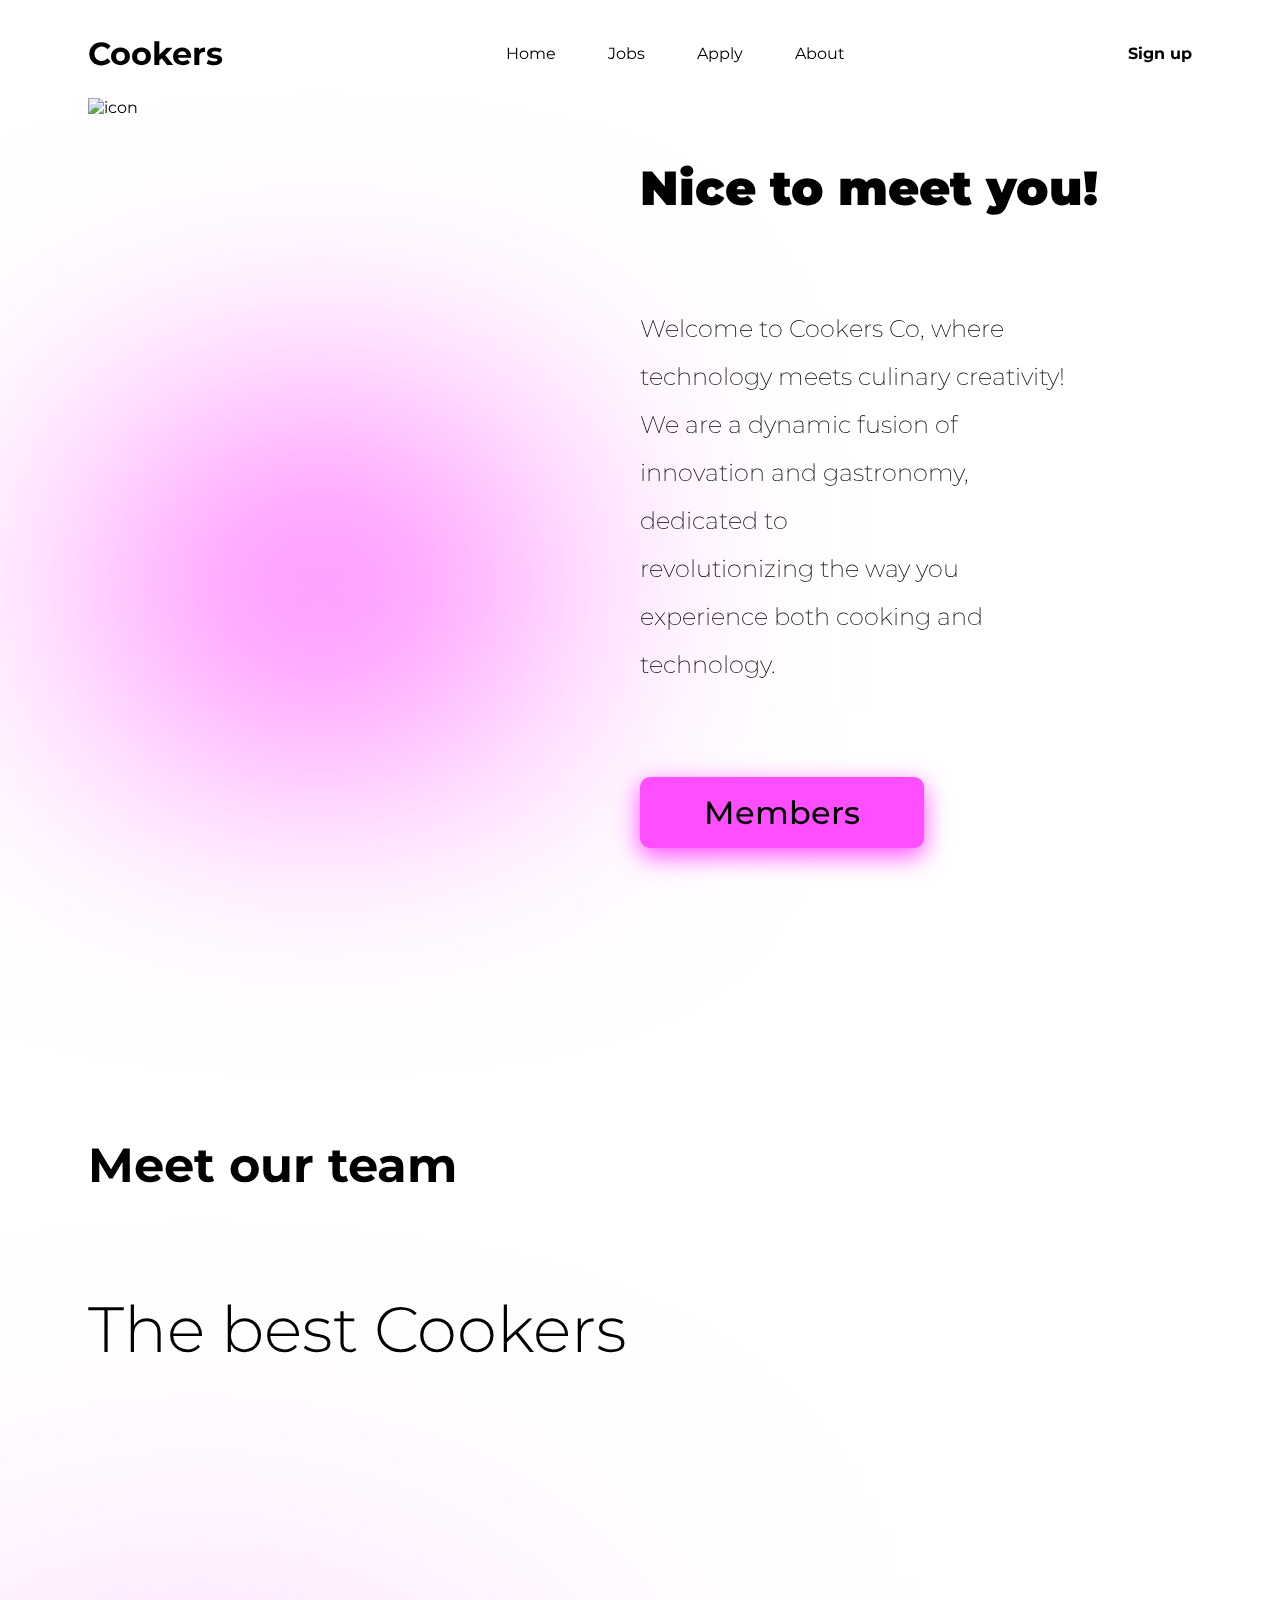
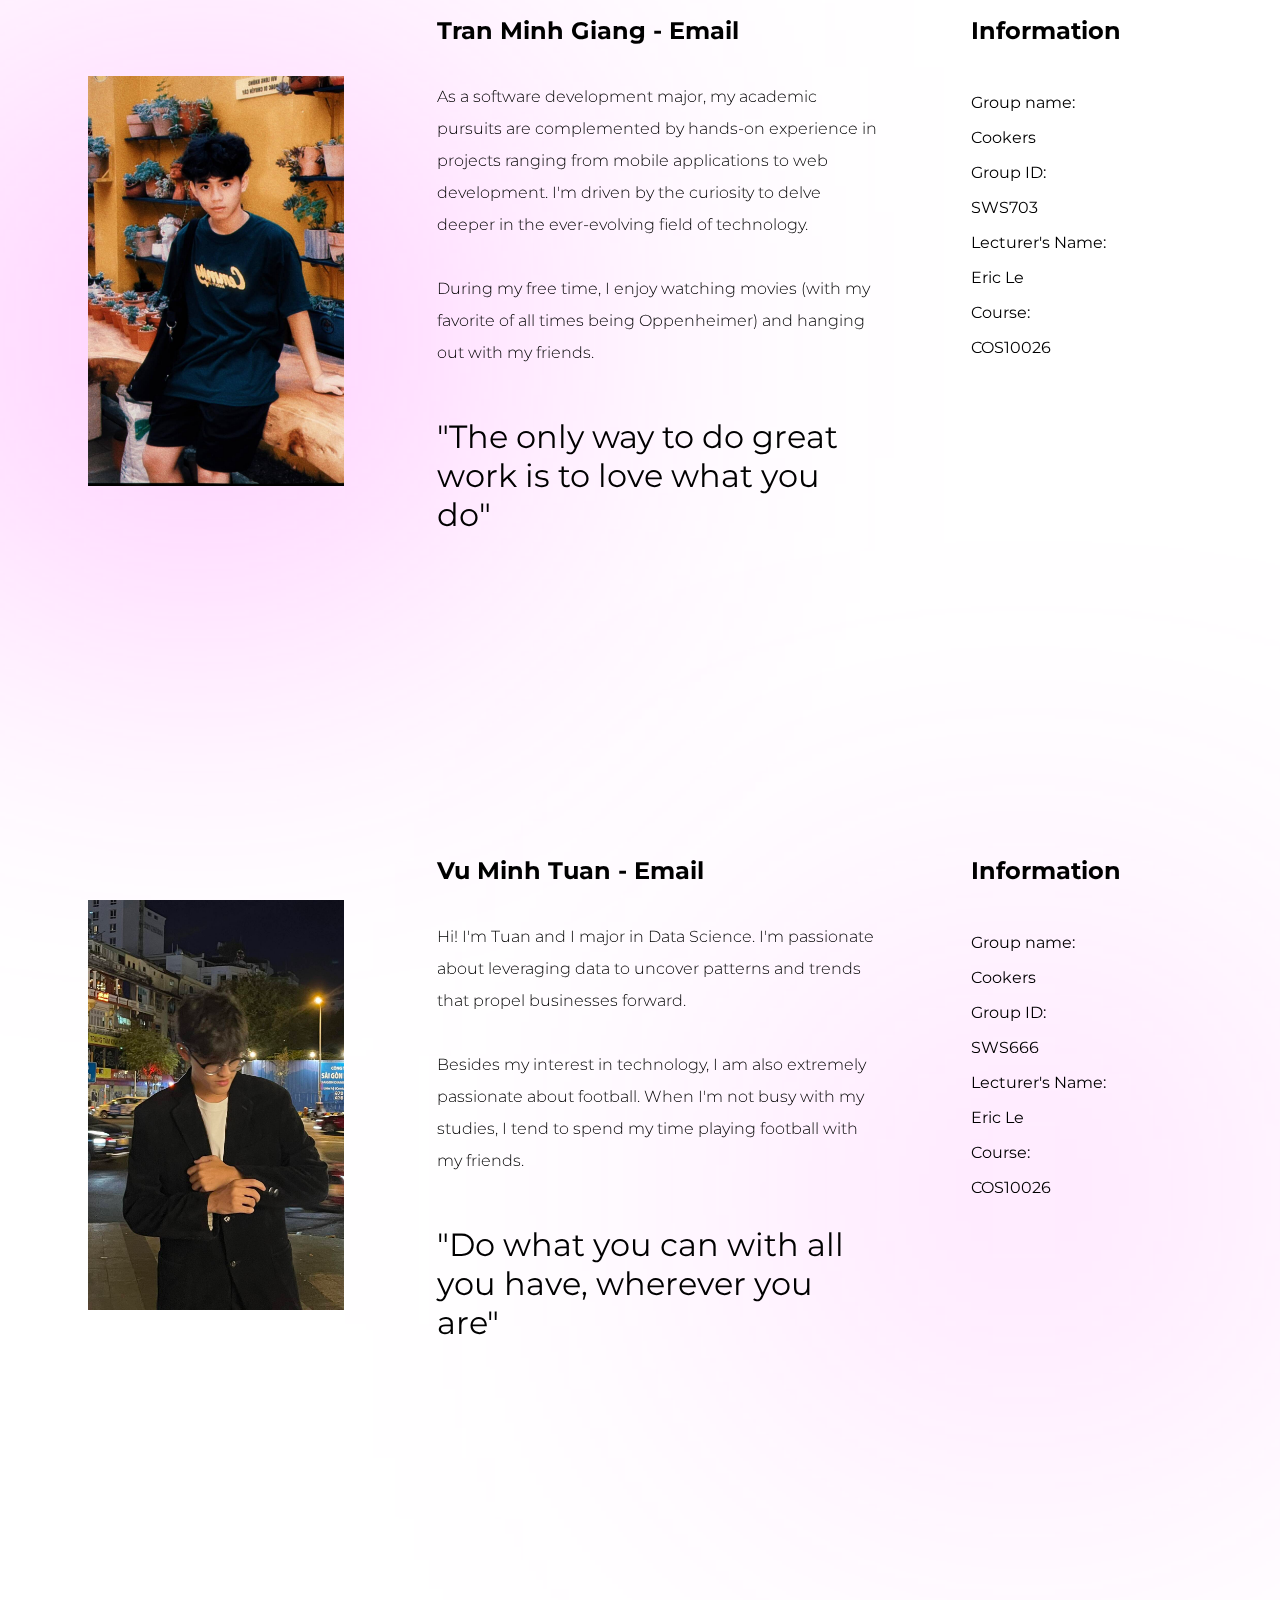
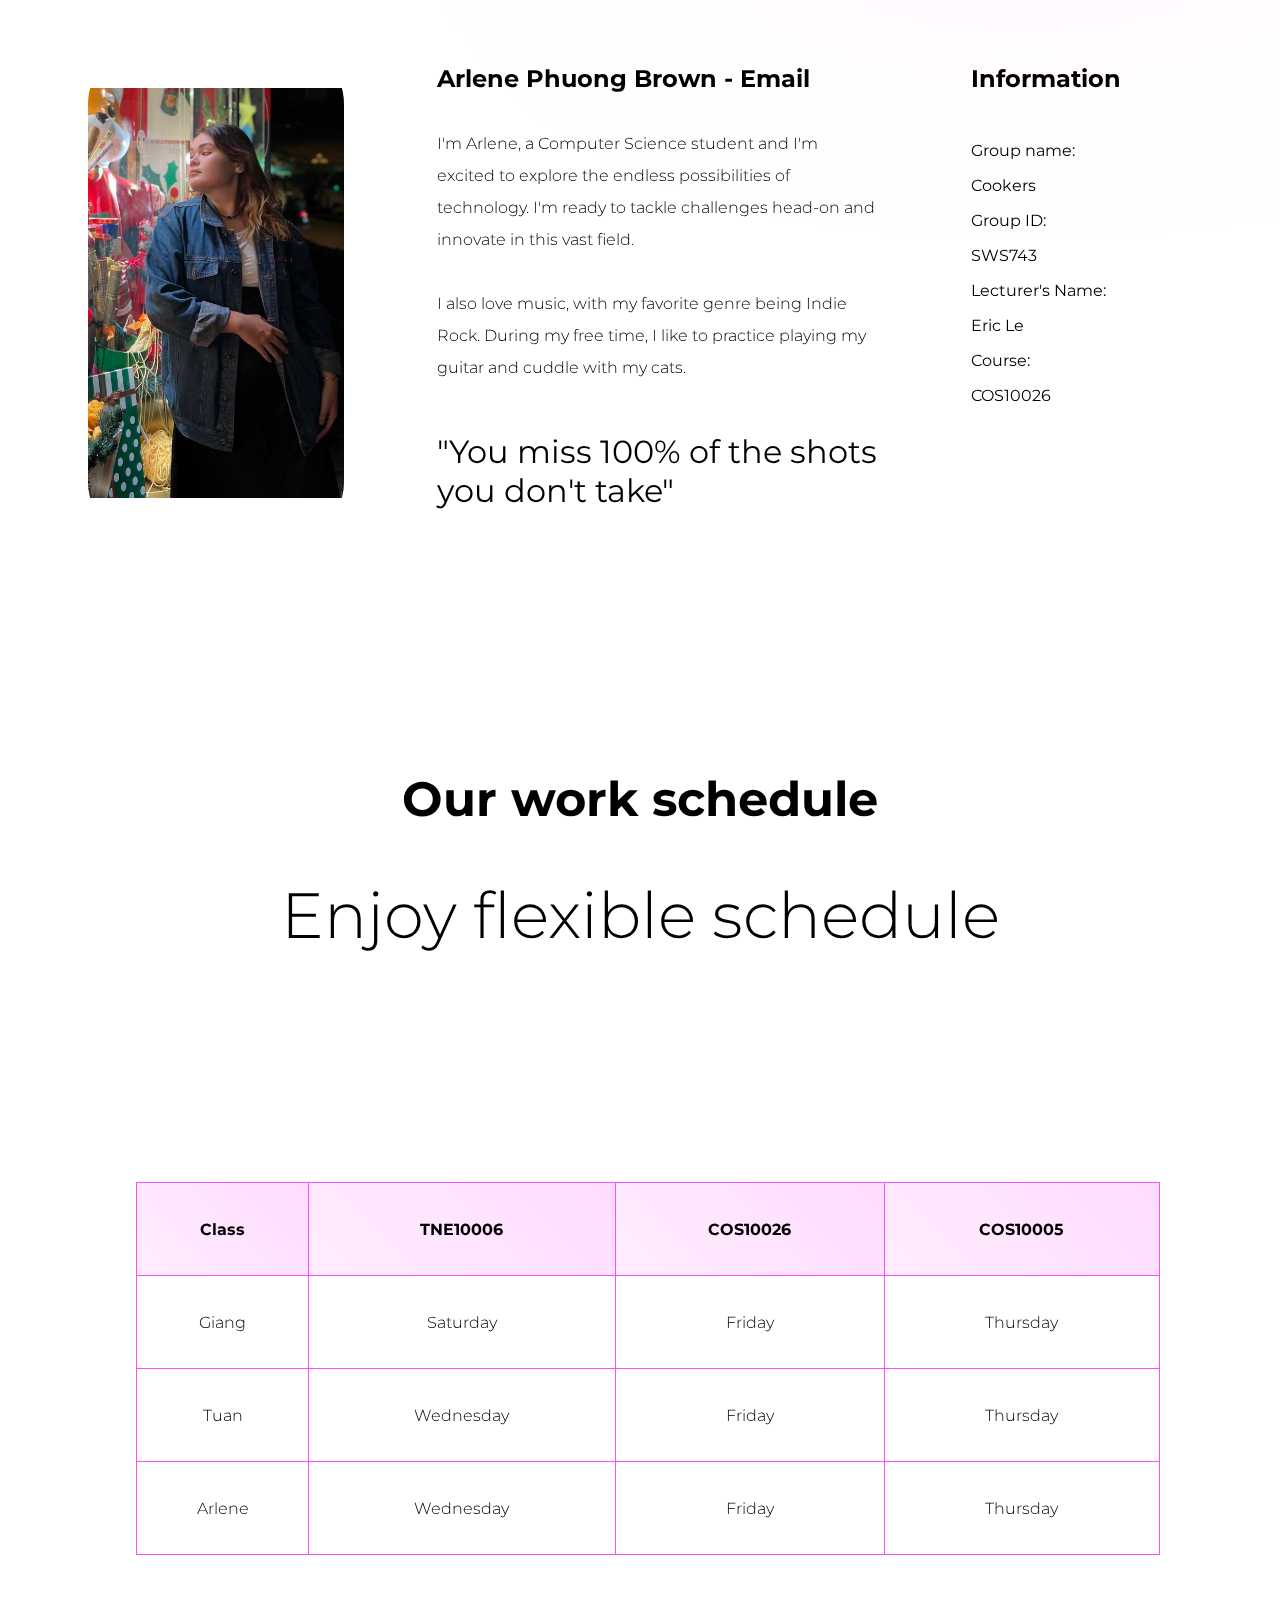
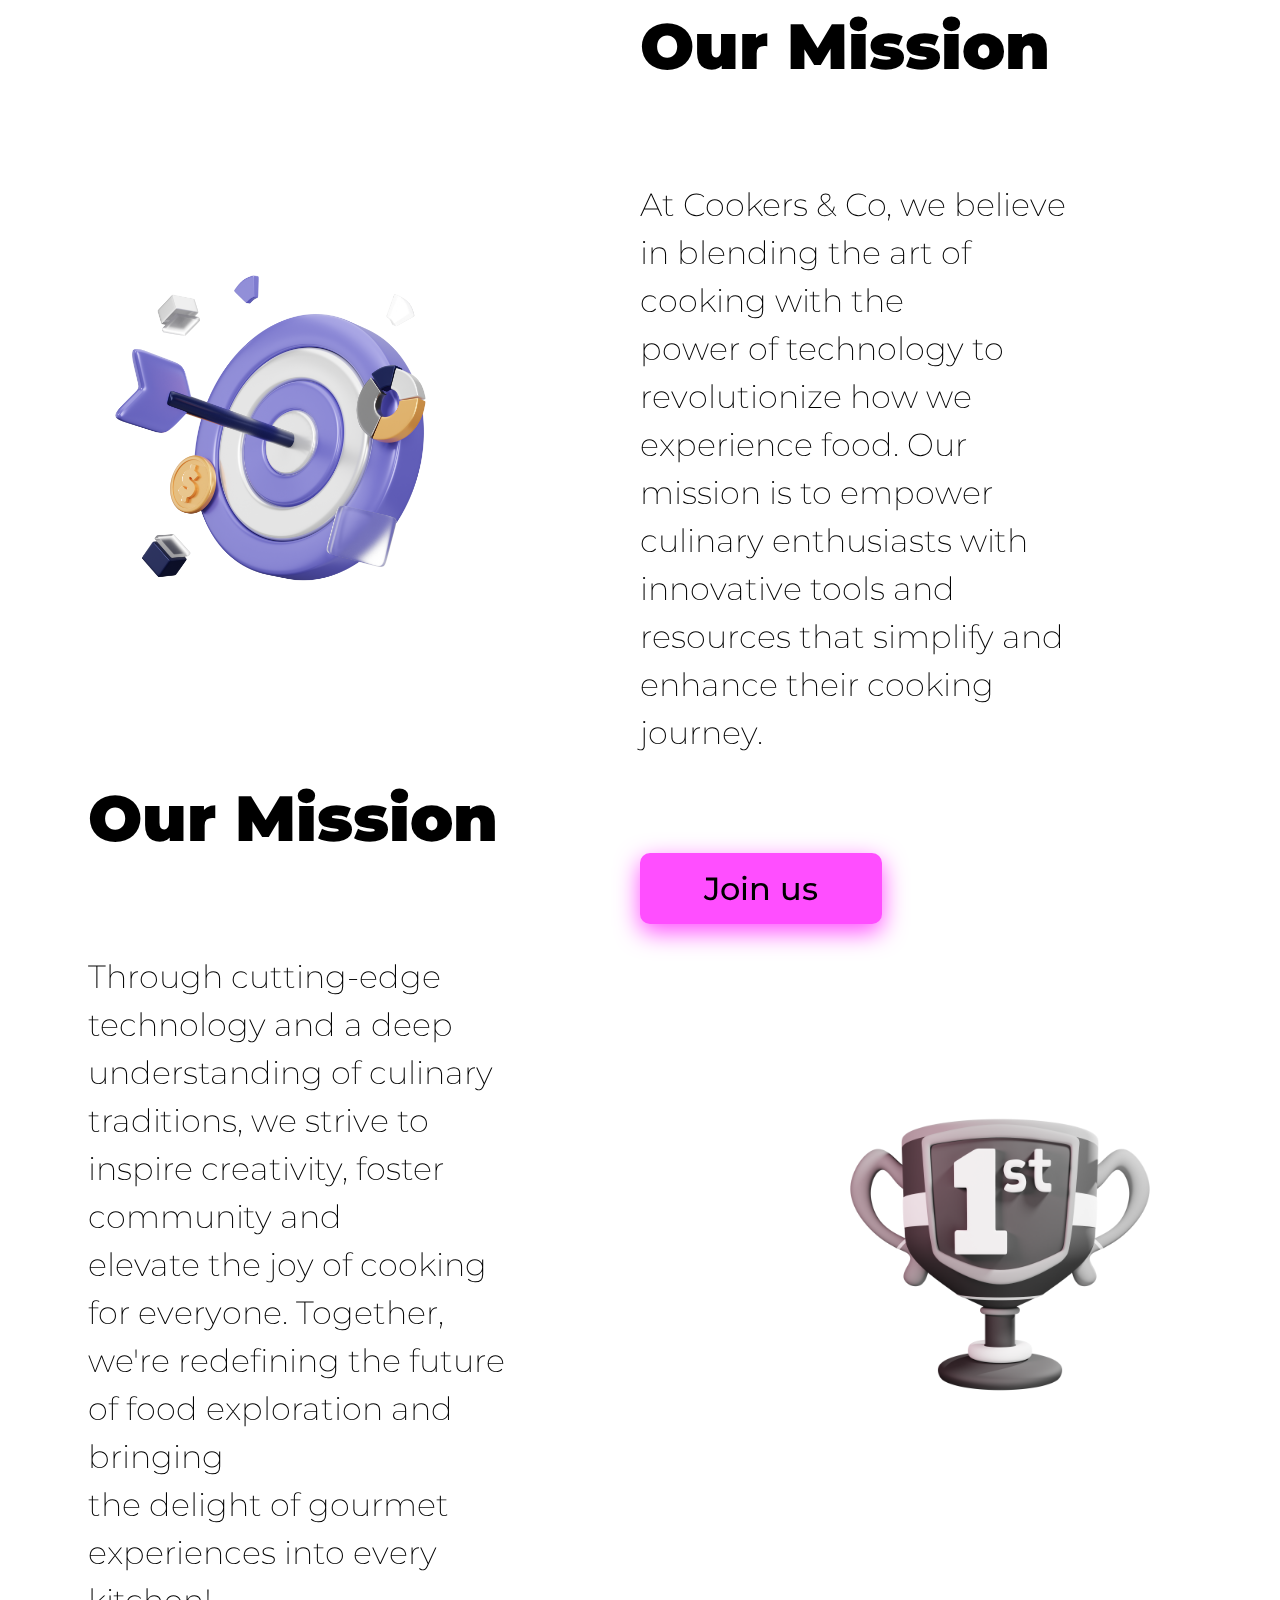
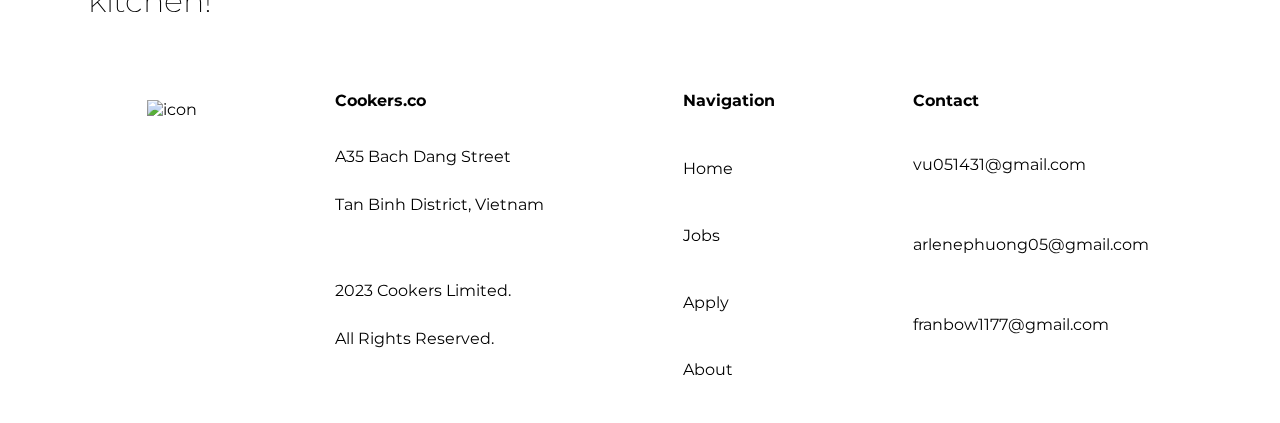
==== commit d70dfde6: "whats up losers" ====
--- a/about.html
+++ b/about.html
@@ -5,9 +5,7 @@
     <meta name="viewport" content="width=device-width, initial-scale=1.0">
     <title>About</title>
     <link rel="stylesheet" href="css/styles.css">
-    <link rel="stylesheet" href="css/global.css">
-
-    <script src="https://unpkg.com/@phosphor-icons/web"></script>
+    <!-- <script src="https://unpkg.com/@phosphor-icons/web"></script> -->
 </head>
 <body>
     <div class="bgr rlt"></div>
@@ -19,7 +17,7 @@
 <!-- navbar -->
     <header class="h-10 pd-h-5 jtf-btw alit-ct">
       <h1>Cookers</h1>
-      <div class="jtf-evl bs-4">
+      <div class="jtf-evl bs-4 a-color">
           <a href="index.html" class="fs-2r">Home</a>
           <a href="jobs.html" class="fs-2r">Jobs</a>
           <a href="apply.html" class="fs-2r">Apply</a>
@@ -29,11 +27,12 @@
   </header>
 
     <main>
+
         <!-- Introduction to about us page -->
 
 
         <div class="h-90 pd-h-5 jtf-btw">
-            <img class="w-40" src="/assets/icon/cooker1.png" alt="">
+            <img class="w-40" src="/assets/icon/cooker1.png" alt="icon">
             <div class="bs-5 ct-r jtf-cl-e">
                 <strong class="fs-3 fw-9">Nice to meet you!</strong>
 
@@ -45,32 +44,22 @@
                     revolutionizing the way you experience both cooking and technology. 
                 </p>
 
-                <div class="btn fs-2 fw-5 cl-ct pd-h-4 pd-v-1 bgr-1 sd" style="border-radius: 10px;">Members</div>
-            </div>
-        </div>
-
-
-        <!-- <p> 
-            At Cookers & Co, we believe in the power of merging cutting-edge tech
-            <br>
-            solutions with the timeless art of cooking, offering a unique blend of 
-            <br>
-            products and services tailored to elevate your culinary journey. 
-            Join us as we embark on a flavorful adventure where the possibilities are
-            <br>
-            as limitless as your imagination!
-        </p> -->
-
-
-        <div class="jtf-cl-st pd-h-5 mg-t-20vh">
+                <div class="btn fs-2 fw-5 cl-ct pd-h-4 pd-v-1 bgr-1 sd rd-1 a-clr-drk" >
+                    <a href="#members">Members</a>
+                </div>
+            </div>
+        </div>
+
+
+        <div class="jtf-cl-st pd-h-5 mg-t-20vh" id="members">
             <h3 class="fs-3">Meet our team</h3>
-            <strong class="fs-4 fw-3 pd-v-3">The best cookers</strong>
+            <strong class="fs-4 fw-3 pd-v-3">The best Cookers</strong>
         </div>
 
         <!-- Team members about info -->
         <!-- Giang -->
         <div>
-            <div class="jtf-btw pd-h-5 mg-t-20vh">
+            <div class="jtf-btw pd-h-5 mg-t-20vh a-color">
                 <img class="w-20 rd-6" src="assets/illu/tmg_about.jpg" alt="Tran Minh Giang">
                 <div class="jtf-cl-btw bs-4">
                     <h2>Tran Minh Giang - <span><a href="mailto:franbow1177@gmail.com">Email</a></span></h2>
@@ -104,10 +93,12 @@
                 </div>
             </div>
         </div>
+
+
         <!-- Tuan -->
         <div>
-            <div class="jtf-btw pd-h-5 mg-t-30vh">
-                <img class="w-20 rd-6" src="assets/illu/vmt_about.jpg" alt="Tran Minh Giang">
+            <div class="jtf-btw pd-h-5 mg-t-30vh a-color">
+                <img class="w-20 rd-6" src="assets/illu/vmt_about.jpg" alt="Vu Minh Tuan">
                 <div class="jtf-cl-btw bs-4">
                     <h2>Vu Minh Tuan - <span><a href="mailto:vu051431@gmail.com">Email</a></span></h2>
                     <p class="fw-3 lh-2">
@@ -138,10 +129,11 @@
             </div>
         </div>
        
+
         <!-- Arlene -->
         <div>
-            <div class="jtf-btw pd-h-5 mg-t-30vh">
-                <img class="w-20 rd-6" src="assets/illu/apb_about.jpg" alt="Tran Minh Giang">
+            <div class="jtf-btw pd-h-5 mg-t-30vh a-color">
+                <img class="w-20 rd-6" src="assets/illu/apb_about.jpg" alt="Arlene Phuong">
                 <div class="jtf-cl-btw bs-4">
                     <h2>Arlene Phuong Brown - <span><a href="mailto:arlenephuong05@gmail.com">Email</a></span></h2>
                     <p class="fw-3 lh-2">
@@ -151,7 +143,7 @@
                         <br><br>
                         I also love music, with my favorite genre being Indie Rock.
                         During my free time, I like to practice playing my guitar
-                        and cuple with my cats. 
+                        and cuddle with my cats. 
                     </p>
 
                     <p class="fs-2 fw-4">"You miss 100% of the shots you don't take"</p>
@@ -213,8 +205,9 @@
 
         <!-- our mission -->
         <div class="h-90 pd-h-5 jtf-btw">
-            <img class="w-30" src="/assets/icon/target.png" alt="">
+            <img class="w-30" src="/assets/icon/target.png" alt="icon">
             <div class="bs-5 ct-r jtf-cl-e">
+                <p>&nbsp;</p>
                 <strong class="fs-4 fw-9">Our Mission</strong>
 
                 <p class="fs-2 fw-2 lh-3 pd-v-4 w-80pc">
@@ -227,7 +220,9 @@
                     resources that simplify and enhance their cooking journey.
                 </p>
 
-                <div class="btn fs-2 fw-5 cl-ct pd-h-4 pd-v-1 bgr-1 sd" style="border-radius: 10px;">Join us</div>
+                <div class="btn fs-2 fw-5 cl-ct pd-h-4 pd-v-1 bgr-1 sd rd-1 a-clr-drk">
+                    <a href="apply.html">Join us</a>
+                </div>
             </div>
         </div>
 
@@ -246,7 +241,7 @@
                     the delight of gourmet experiences into every kitchen!
                 </p>
             </div>
-            <img class="w-30" src="/assets/icon/trophy.png" alt="">
+            <img class="w-30" src="/assets/icon/trophy.png" alt="icon">
         </div>
 
 
@@ -261,7 +256,7 @@
     <!-- footer -->
         <footer class="w-100 h-40 jtf-evl alit-ct">
 
-        <img class="img h-30" src="/assets/icon/cooker.png" alt="" class="">
+        <img class="img h-30" src="/assets/icon/cooker.png" alt="icon">
   
         <div class="h-80pc jtf-cl-btw">
             <strong>Cookers.co</strong>
@@ -269,7 +264,7 @@
             <p class="lh-3">2023 Cookers Limited. <br>All Rights Reserved.</p>
         </div>
   
-        <div class="h-80pc jtf-cl-btw">
+        <div class="h-80pc jtf-cl-btw a-color">
             <strong>Navigation</strong>
             <a href="index.html" class="fs-2r">Home</a>
             <a href="jobs.html" class="fs-2r">Jobs</a>
--- a/css/styles.css
+++ b/css/styles.css
@@ -1,3 +1,5 @@
+@import url('https://fonts.googleapis.com/css2?family=Archivo+Black&family=Archivo:ital,wght@0,100..900;1,100..900&family=Judson:ital,wght@0,400;0,700;1,400&family=Montserrat:ital,wght@0,100..900;1,100..900&display=swap');
+
 * {
   font-family: 'Montserrat', sans-serif;
 
@@ -43,10 +45,10 @@
 
 html { 
   font-size: 16px;
-}
-
-
-/* FILEPATH: /Users/realestzan/Downloads/cos1005/css/responsive.css */
+  scroll-behavior: smooth;
+}
+
+
 
 /* Mobile-first styles */
 @media only screen and (max-width: 1024px) {
@@ -167,7 +169,7 @@
   }
 
   header div a { 
-      background-color: red;
+      background-color: transparent;
   }
 
 
@@ -237,10 +239,6 @@
   }
 }
 
-/* Desktop styles */
-@media only screen and (min-width: 1025px) {
-/* Add your desktop styles here */
-}
 
 
 
@@ -790,6 +788,12 @@
 
 img { 
   object-fit: contain;
+  transition: all 0.4s ease-in;
+}
+
+img:hover { 
+  scale: 1.2;
+  transition: all 0.4s ease-in;
 }
 
 .gr-1 { flex-grow: 1; }
@@ -1323,13 +1327,12 @@
 background-image: linear-gradient(45deg, rgba(255, 78, 255, 0.2), rgba(255, 78, 255, 0.5)) !important;
 }
 
-
+/* for job items */
 
 .job-item { 
 padding: 1rem; 
 border: 1px solid #dea5ff; 
 margin-bottom: 1rem; 
-/* background-image: none; */
 background-color: none;
 transition: 0.4s linear;
 }
@@ -1340,7 +1343,6 @@
 }
 
 .job-item:hover { 
-/* background-image: linear-gradient(45deg, rgba(255, 78, 255, 0.2), rgba(255, 78, 255, 0.5)); */
 background-color: rgba(255, 78, 255, 0.4);
 transition: 0.4s linear;
 }
@@ -1374,6 +1376,7 @@
   background-color: white;
 }
 
+/* table */
 
 table, th, td { 
   border: 0.1px solid var(--custom1-color);
@@ -1392,3 +1395,65 @@
 td { 
   font-weight: 300 !important;
 }
+
+/* other, mostly for positioning elements */
+
+.jcs{
+  justify-content: stretch;
+}
+
+.top-200{
+  top: 200vh;
+}
+
+.top-235{
+  top: 235vh;
+}
+
+.top-300{
+  top: 300vh;
+}
+
+.top-355{
+  top: 355vh;
+}
+
+.top-400{
+  top: 400vh;
+}
+
+.top-455{
+  top: 455vh;
+}
+
+.top-545{
+  top: 545vh;
+}
+
+.top-675{
+  top: 675vh;
+}
+
+.top-875{
+  top: 875vh;
+}
+
+
+/* anchor links transition */
+.a-color a{
+  text-decoration: none;
+  transition: .5s;
+}
+
+.a-color a:hover{
+  color: rgba(255, 78, 255, 0.4);
+}
+
+.a-clr-drk a{
+  text-decoration: none;
+  transition: .5s;
+}
+
+.a-clr-drk a:hover{
+  color: black;
+}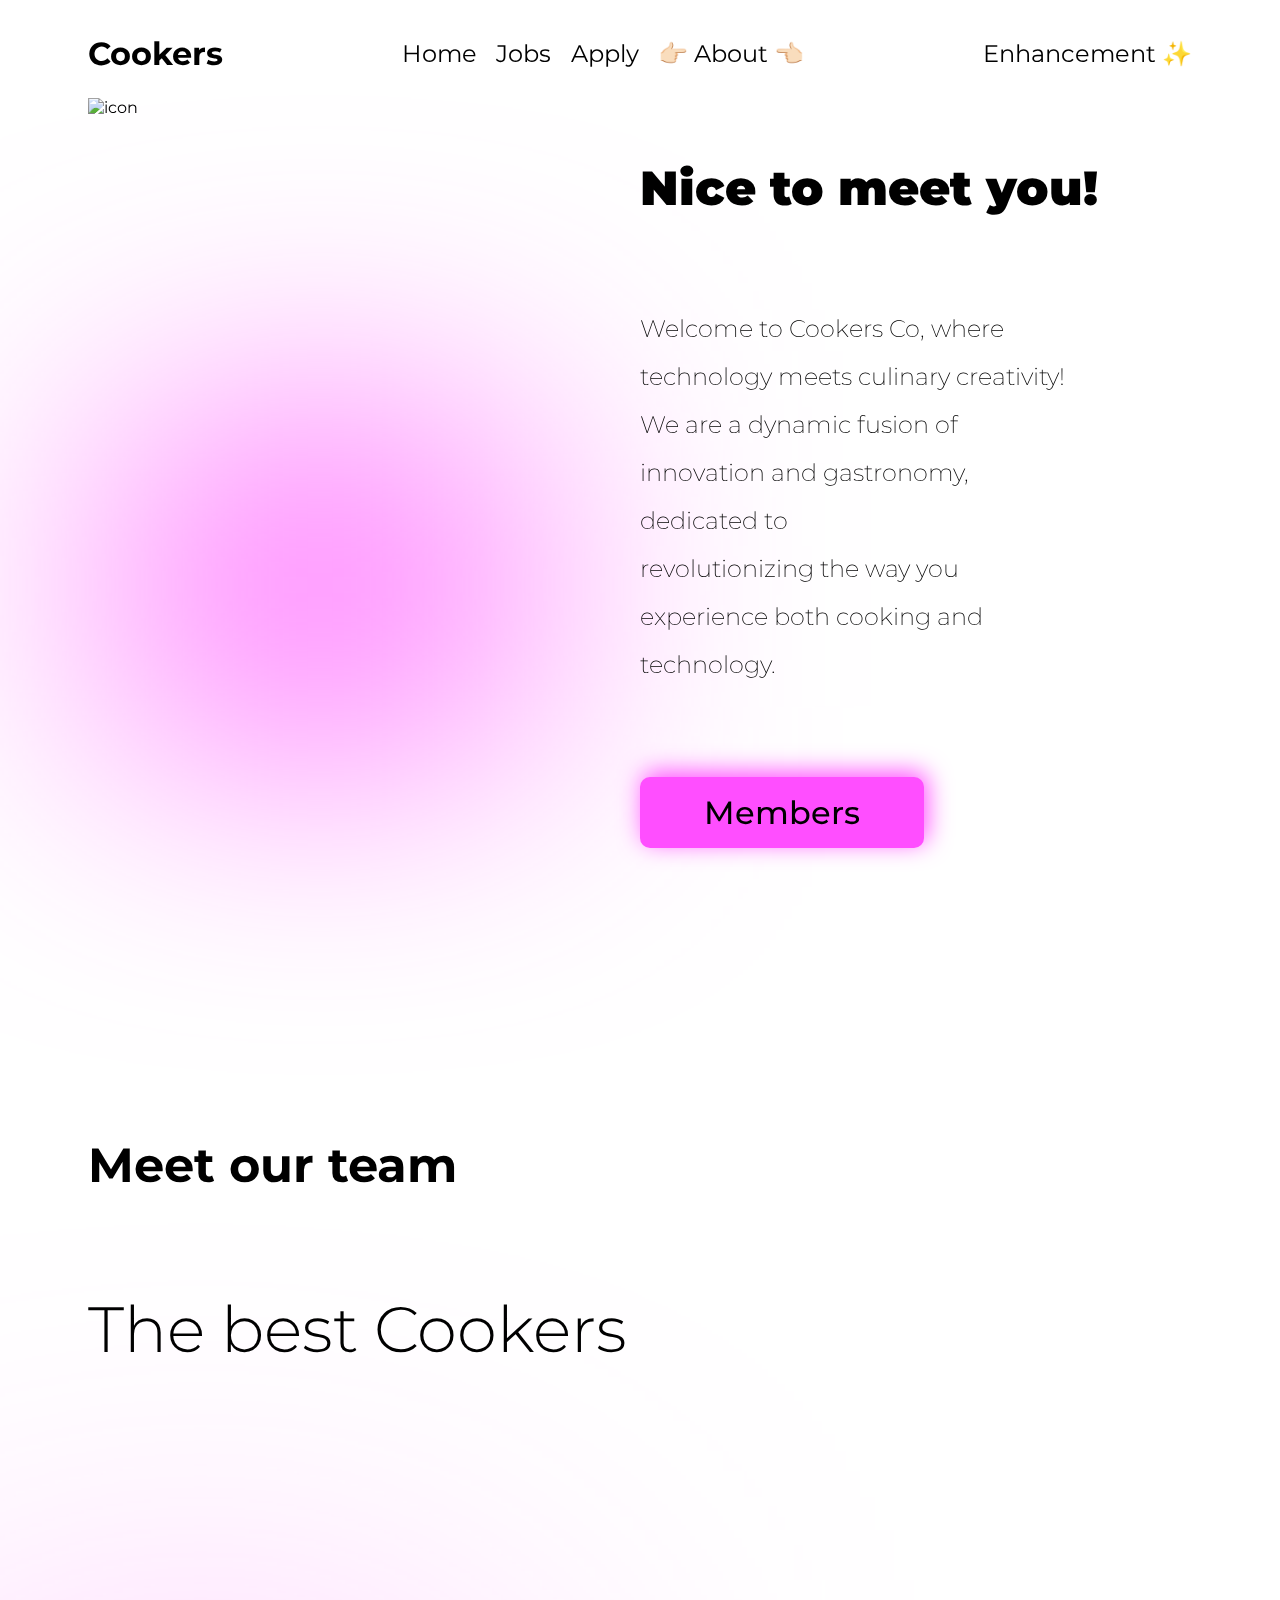
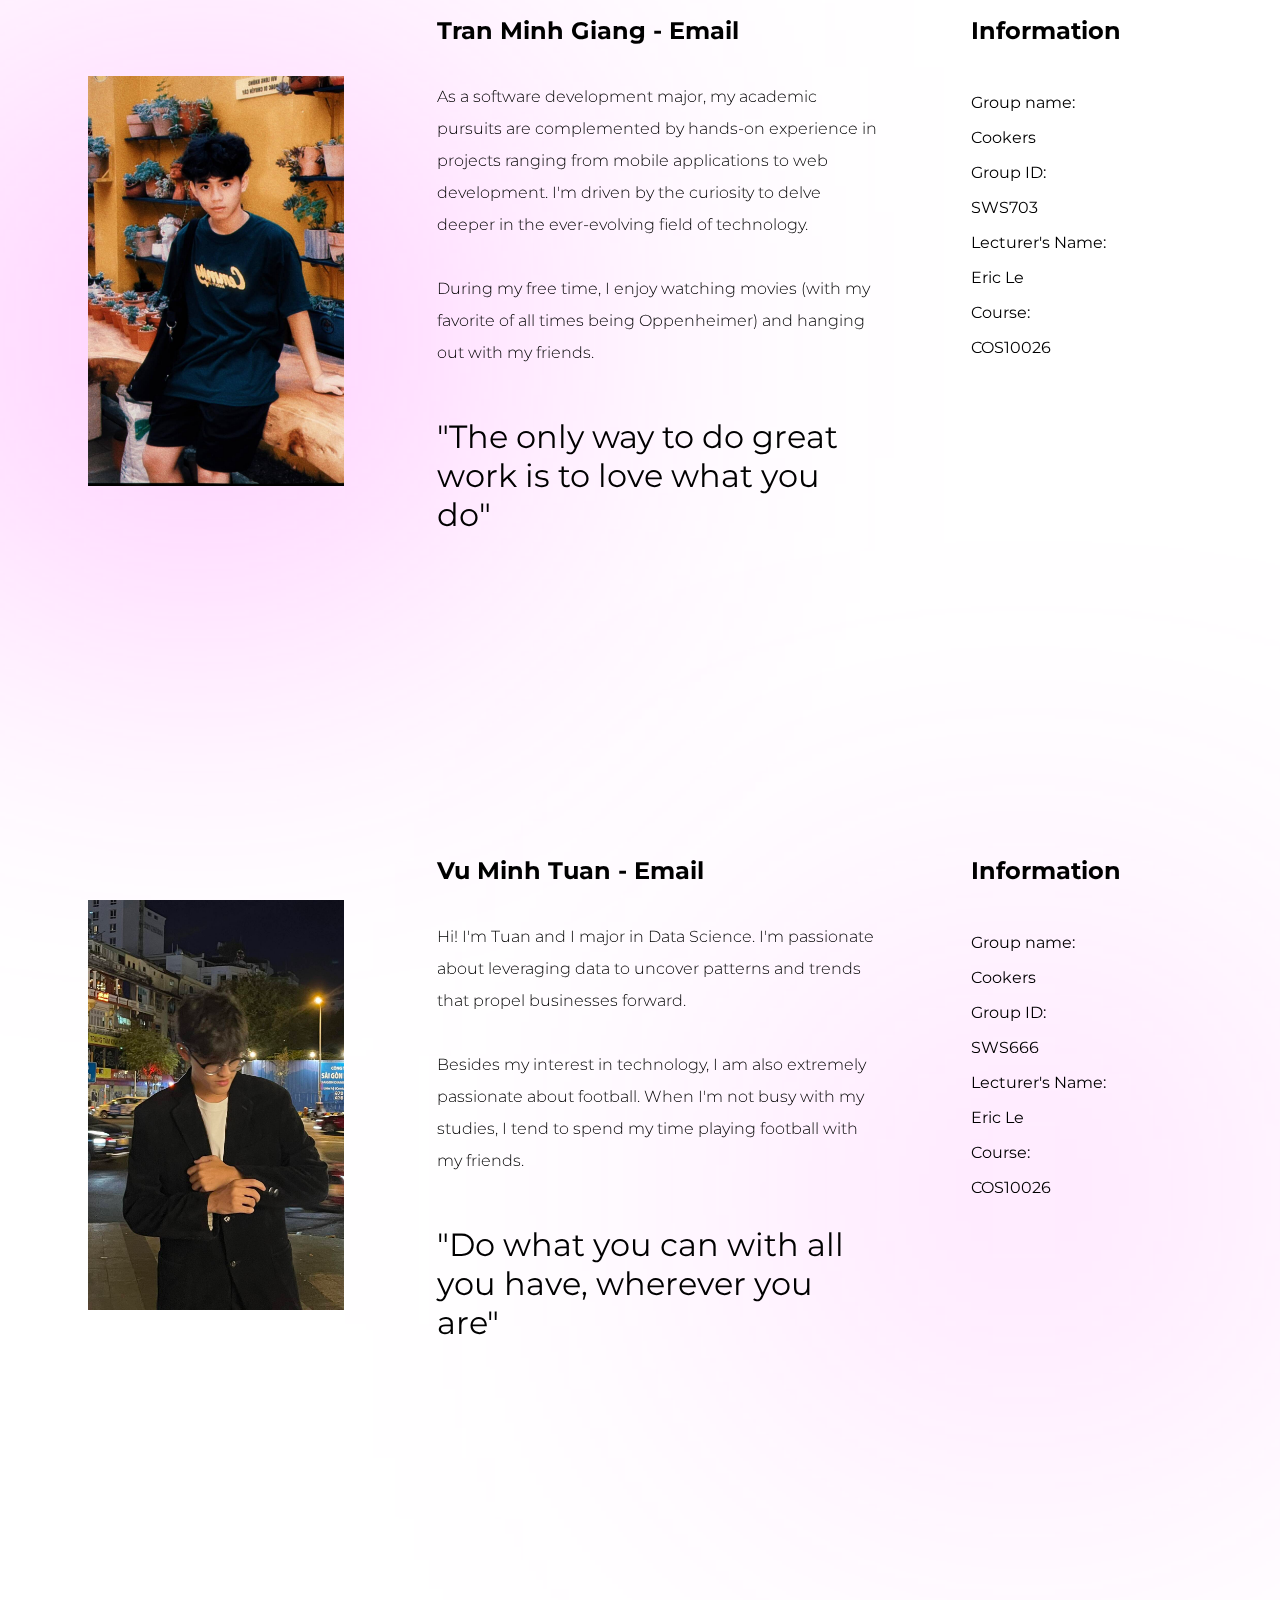
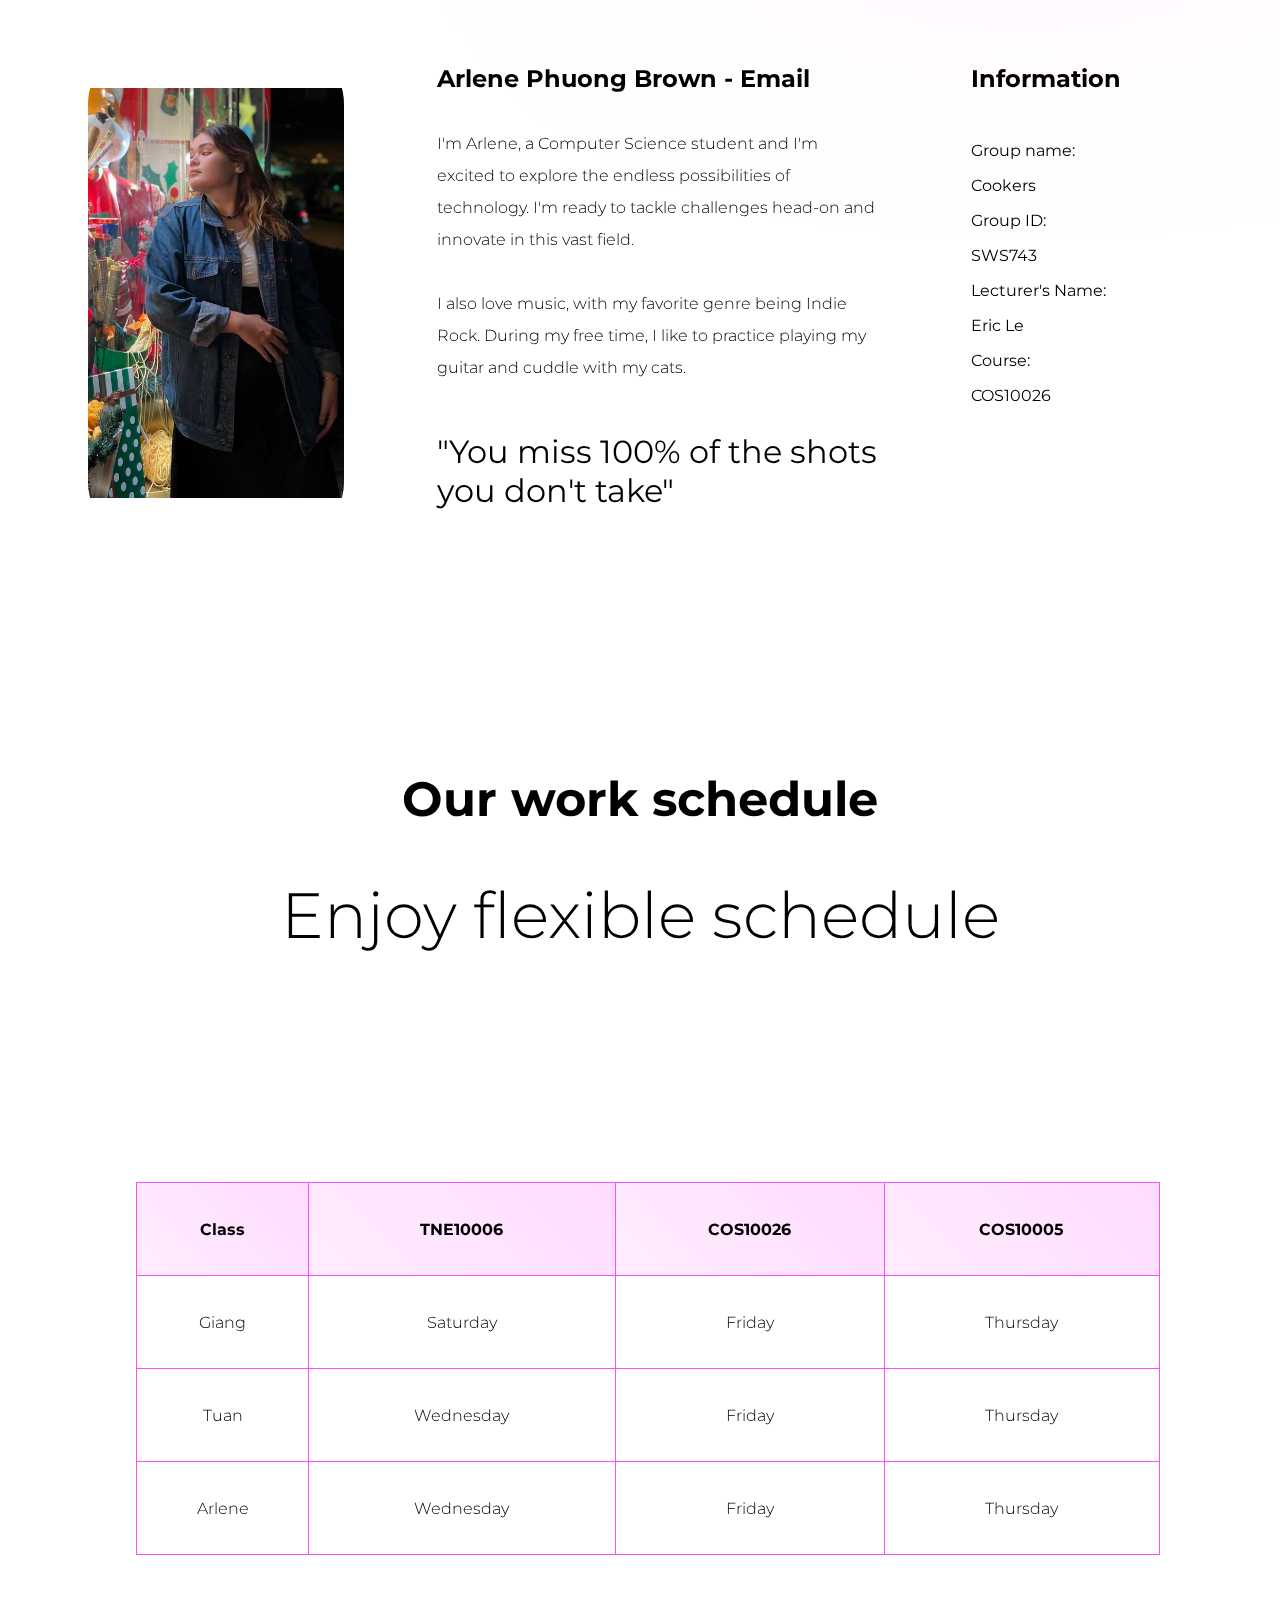
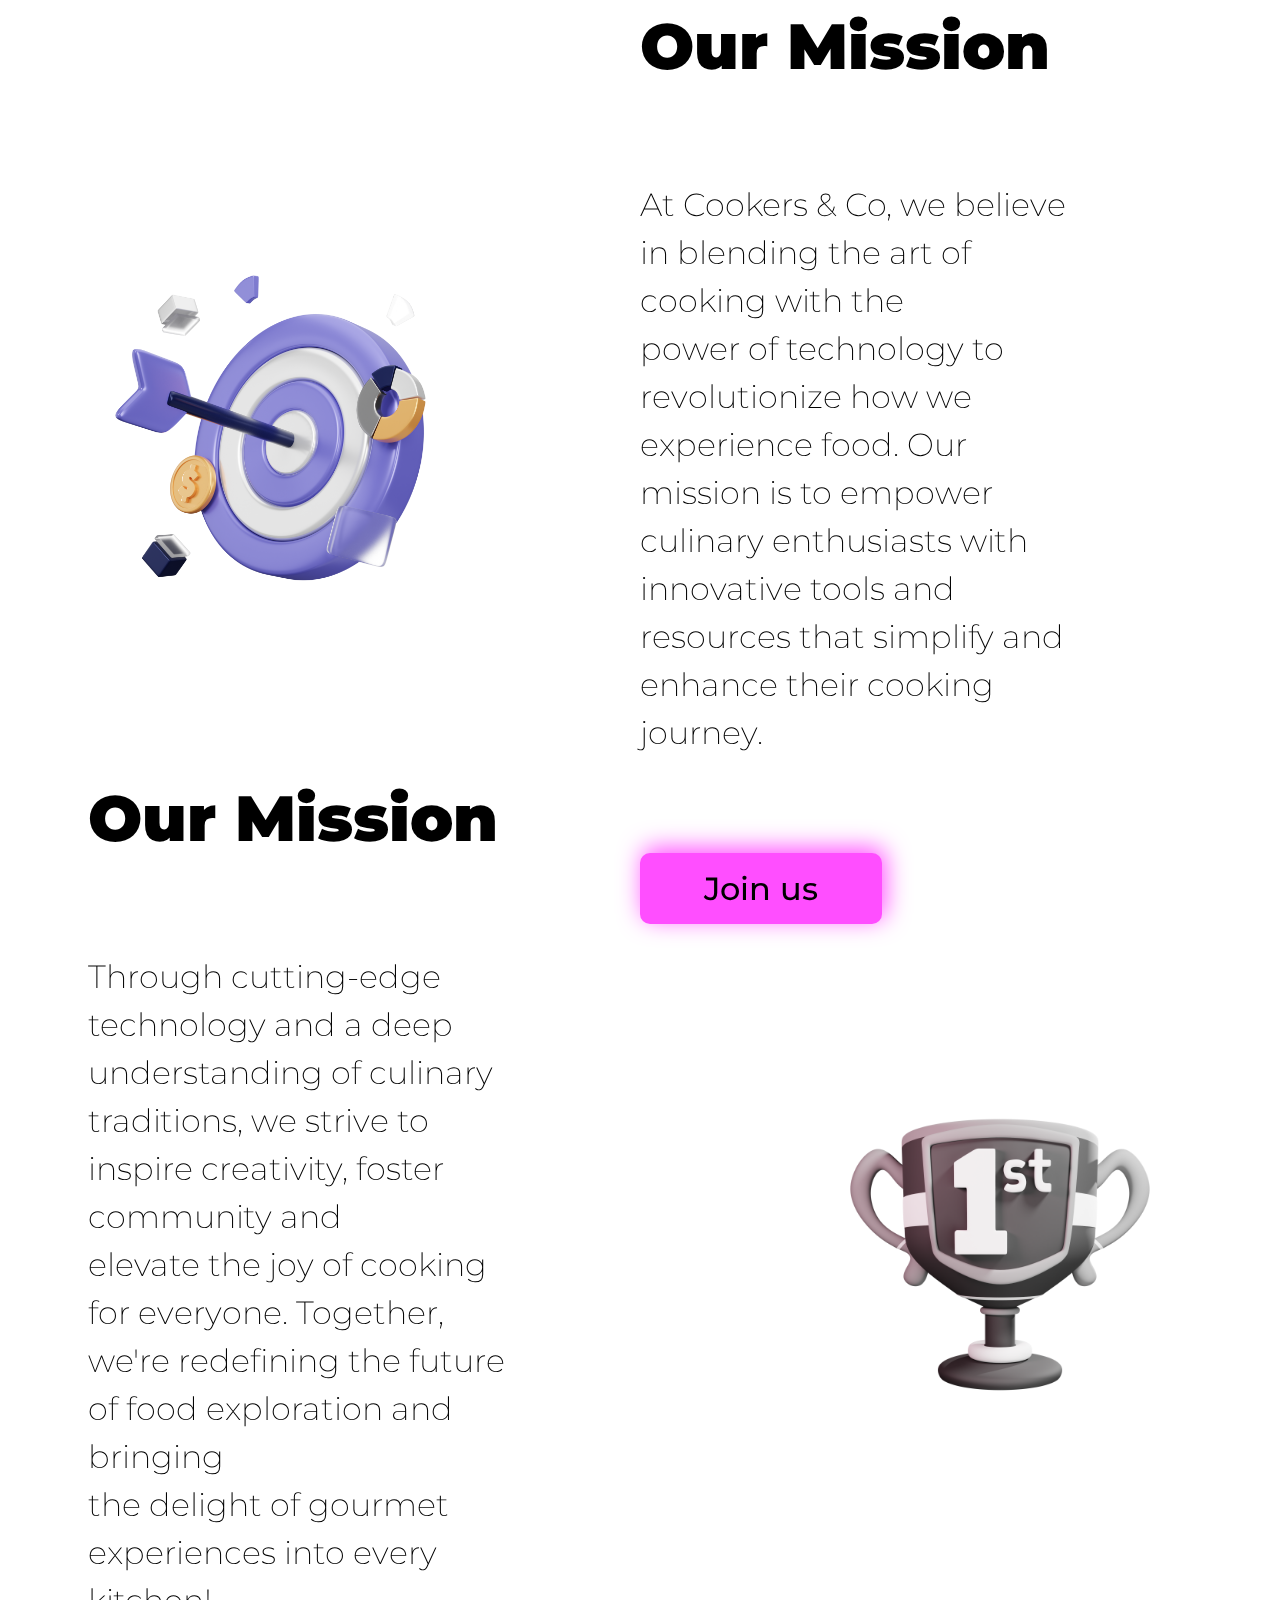
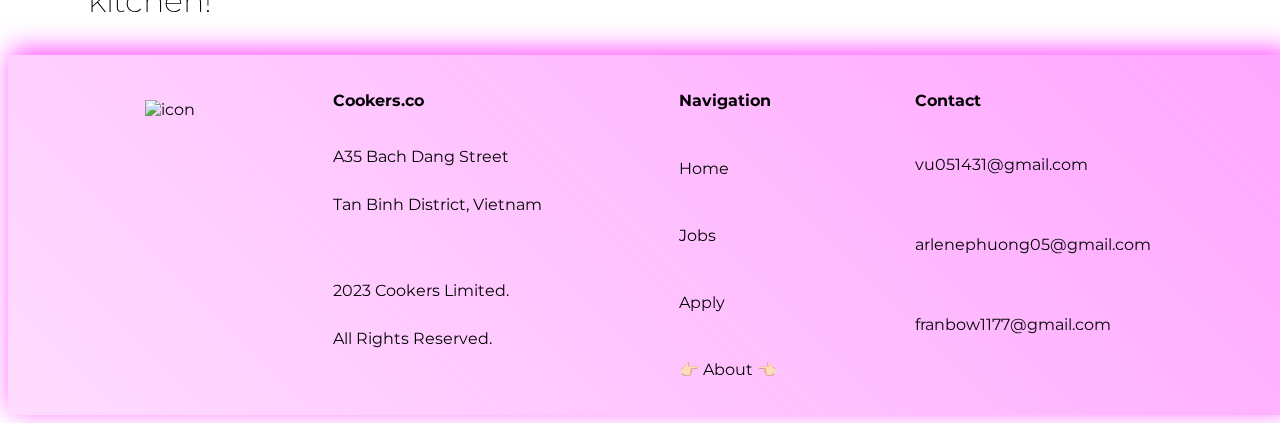
==== commit a7cfe616: "navgation decoration" ====
--- a/about.html
+++ b/about.html
@@ -5,7 +5,7 @@
     <meta name="viewport" content="width=device-width, initial-scale=1.0">
     <title>About</title>
     <link rel="stylesheet" href="css/styles.css">
-    <!-- <script src="https://unpkg.com/@phosphor-icons/web"></script> -->
+    <script src="https://unpkg.com/@phosphor-icons/web"></script>
 </head>
 <body>
     <div class="bgr rlt"></div>
@@ -16,15 +16,15 @@
  
 <!-- navbar -->
     <header class="h-10 pd-h-5 jtf-btw alit-ct">
-      <h1>Cookers</h1>
-      <div class="jtf-evl bs-4 a-color">
-          <a href="index.html" class="fs-2r">Home</a>
-          <a href="jobs.html" class="fs-2r">Jobs</a>
-          <a href="apply.html" class="fs-2r">Apply</a>
-          <a href="about.html" class="fs-2r">About</a>
-      </div>
-      <strong id="hd-su">Sign up</strong>
-  </header>
+        <h1>Cookers</h1>
+        <div class="jtf-evl bs-4 a-color">
+            <a href="index.html" class="fs-2r">Home</a>
+            <a href="jobs.html" class="fs-2r">Jobs</a>
+            <a href="apply.html" class="fs-2r">Apply</a>
+            <a href="about.html" class="fs-2r">👉🏻 About 👈🏻</a>
+        </div>
+        <a href="enhancement.html" class="fs-2r">Enhancement ✨</a>
+    </header>
 
     <main>
 
@@ -254,7 +254,7 @@
 
 
     <!-- footer -->
-        <footer class="w-100 h-40 jtf-evl alit-ct">
+        <footer class="w-100 h-40 jtf-evl alit-ct sd card">
 
         <img class="img h-30" src="/assets/icon/cooker.png" alt="icon">
   
@@ -269,7 +269,7 @@
             <a href="index.html" class="fs-2r">Home</a>
             <a href="jobs.html" class="fs-2r">Jobs</a>
             <a href="apply.html" class="fs-2r">Apply</a>
-            <a href="about.html" class="fs-2r">About</a>
+            <a href="about.html" class="fs-2r">👉🏻 About 👈🏻</a>
         </div>
   
         <div class="h-80pc jtf-cl-btw">
--- a/css/styles.css
+++ b/css/styles.css
@@ -164,13 +164,7 @@
       justify-content: space-between;
       align-items: stretch !important;
   }
-  header .button-90 { 
-      display: none;
-  }
-
-  header div a { 
-      background-color: transparent;
-  }
+
 
 
   #cl {
@@ -793,6 +787,7 @@
 
 img:hover { 
   scale: 1.2;
+  rotate: 10deg;
   transition: all 0.4s ease-in;
 }
 
@@ -1301,7 +1296,7 @@
 
 
 .sd { 
-  box-shadow: var(--custom1-color) 0px 8px 24px;
+  box-shadow: var(--custom1-color) 3px -5px 25px;
 }
 
 
@@ -1373,7 +1368,8 @@
   border: 1px solid #ccc;
   border-radius: 10px;
   box-sizing: border-box;
-  background-color: white;
+  background-color: var(--primary-color);
+  color: var(--secondary-color);
 }
 
 /* table */
@@ -1440,7 +1436,7 @@
 
 
 /* anchor links transition */
-.a-color a{
+a {
   text-decoration: none;
   transition: .5s;
 }
@@ -1456,4 +1452,20 @@
 
 .a-clr-drk a:hover{
   color: black;
+}
+
+
+
+
+
+
+
+fieldset input { 
+  width: 25px; 
+  height: 25px;
+}
+
+header a { 
+  text-decoration: none;
+  font-size: 1.5rem;
 }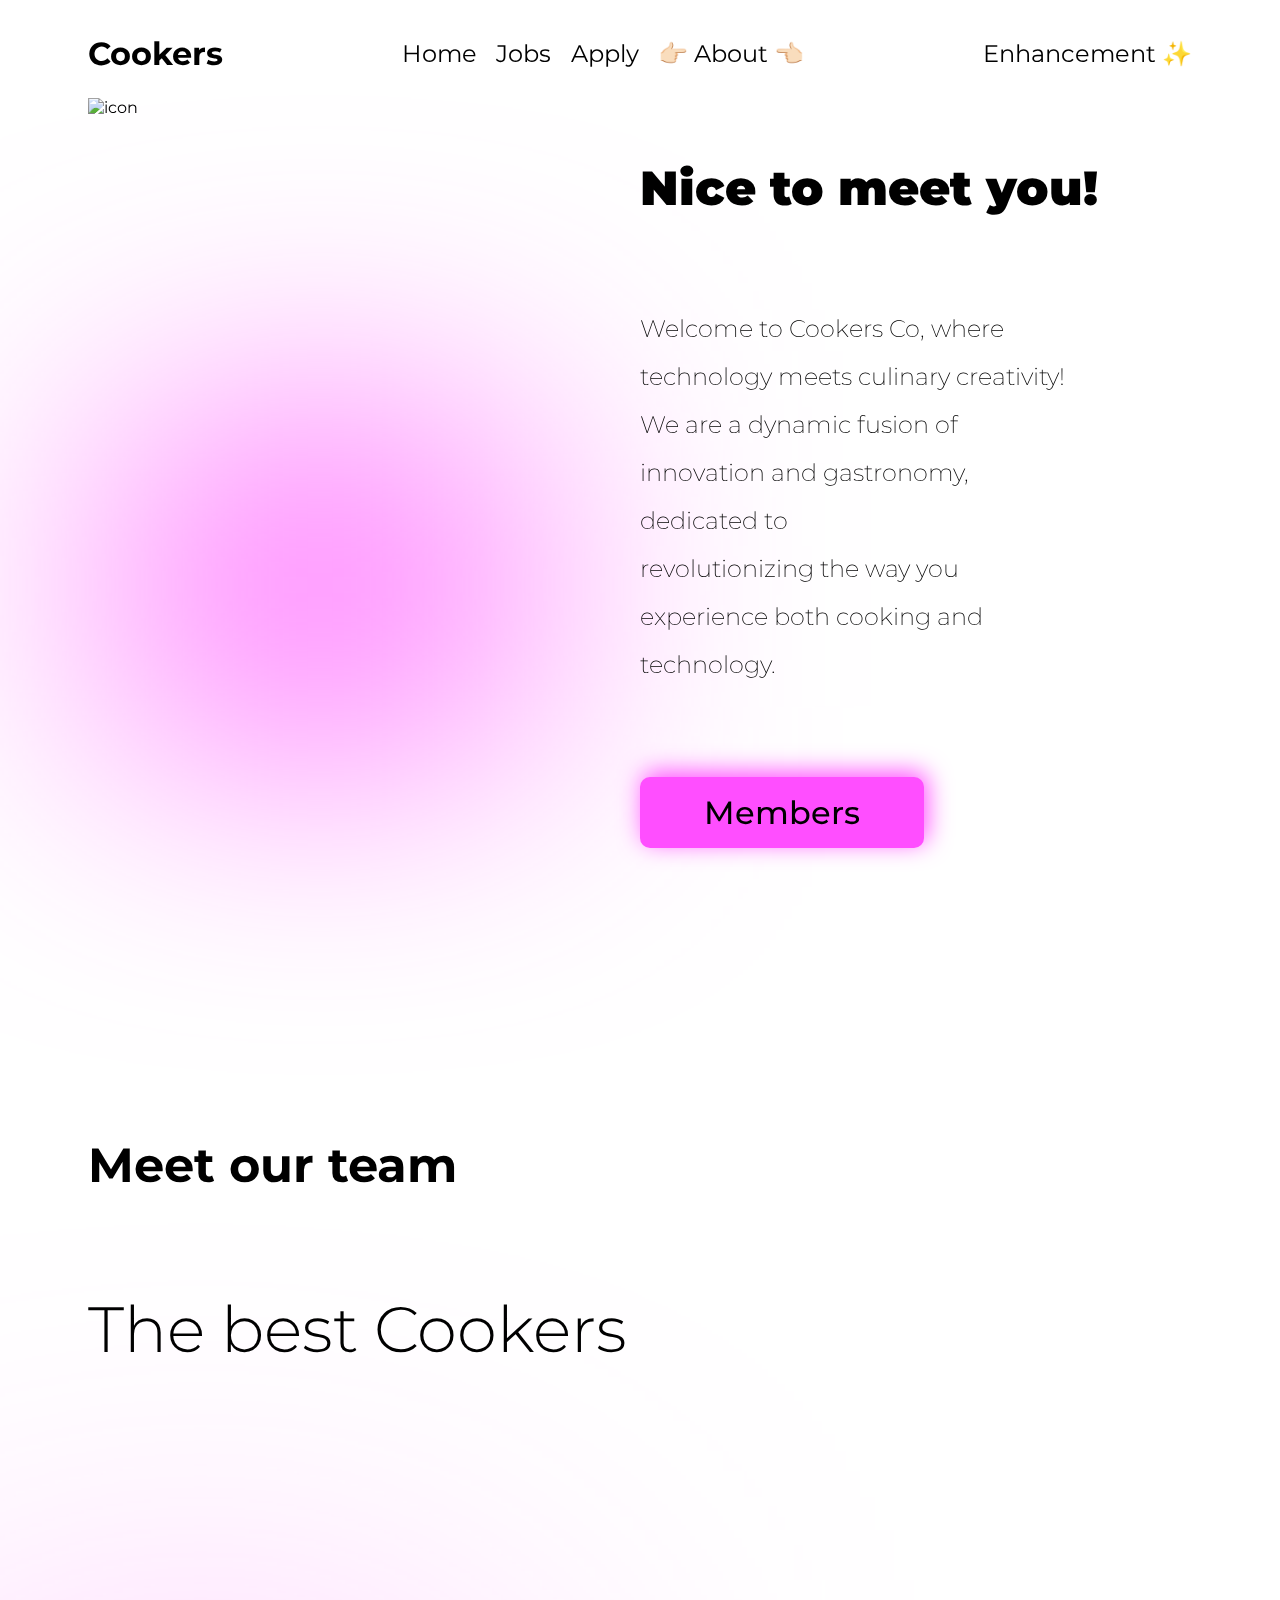
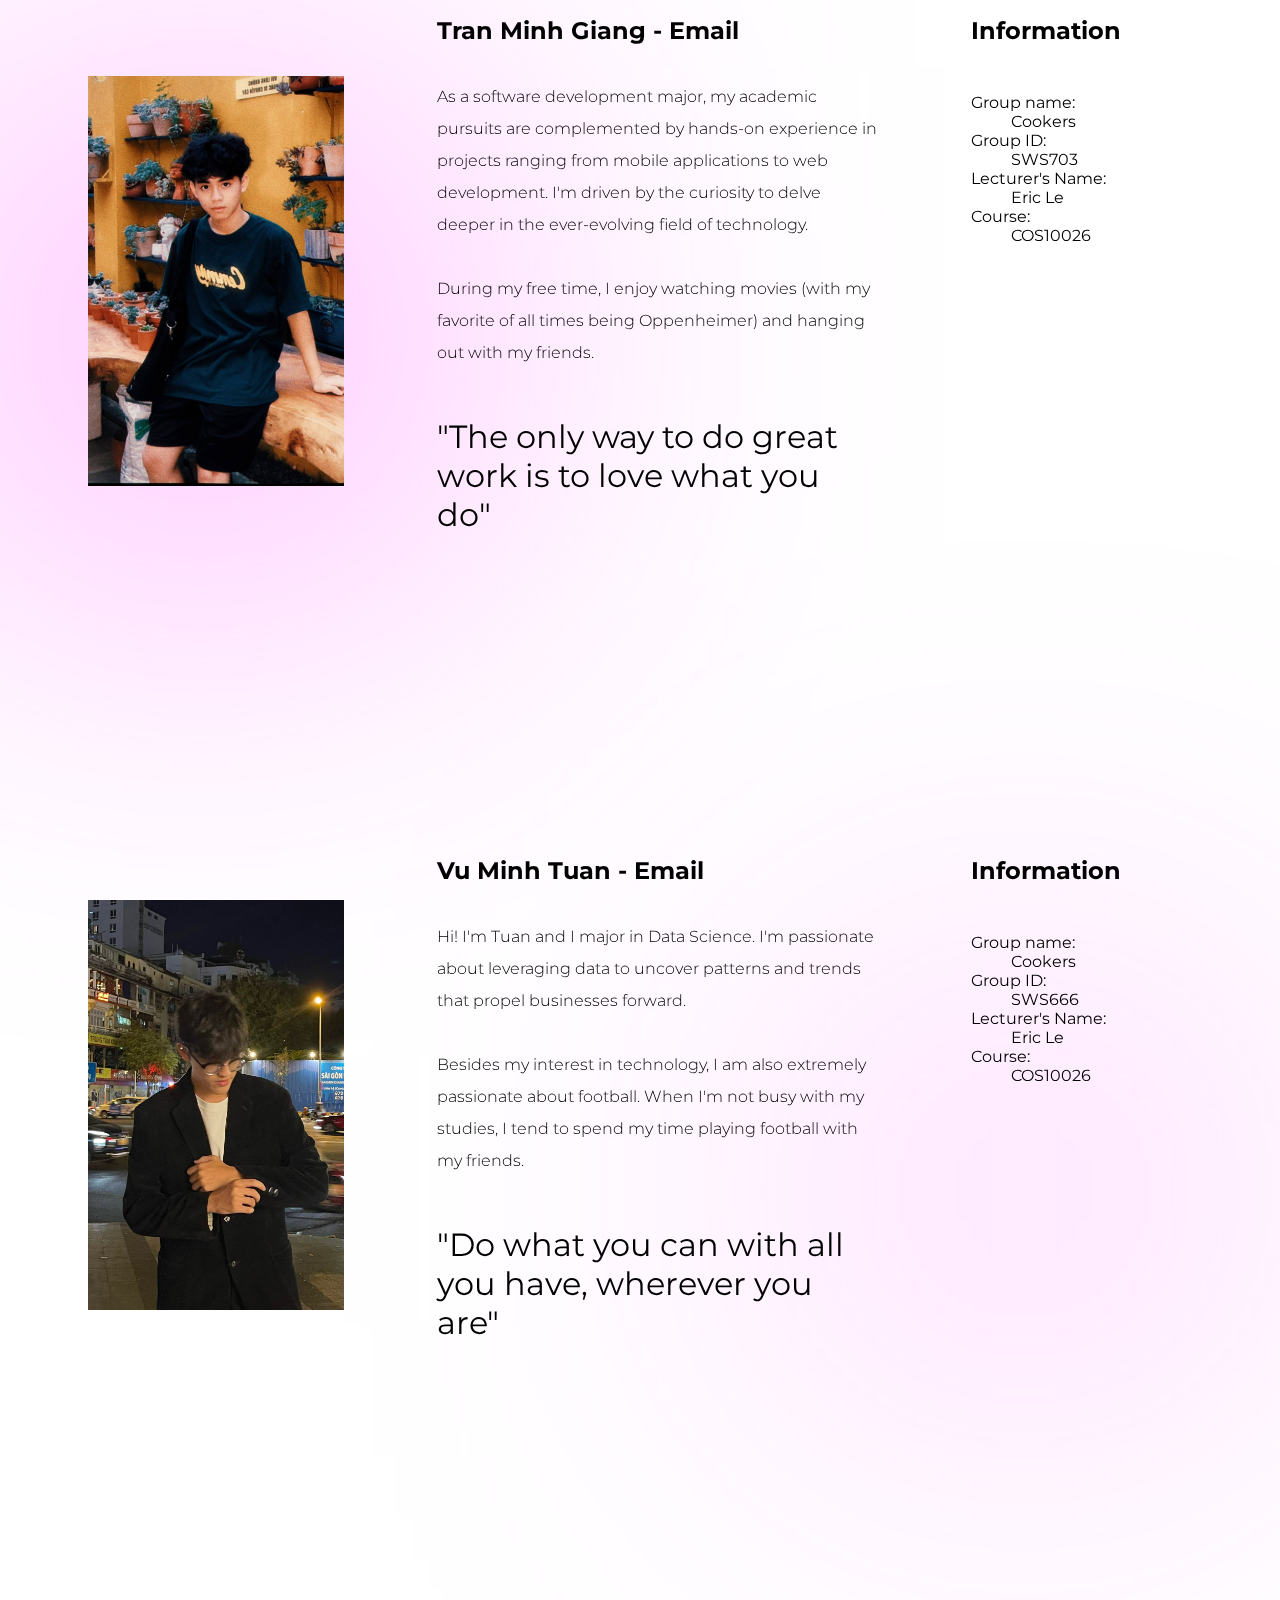
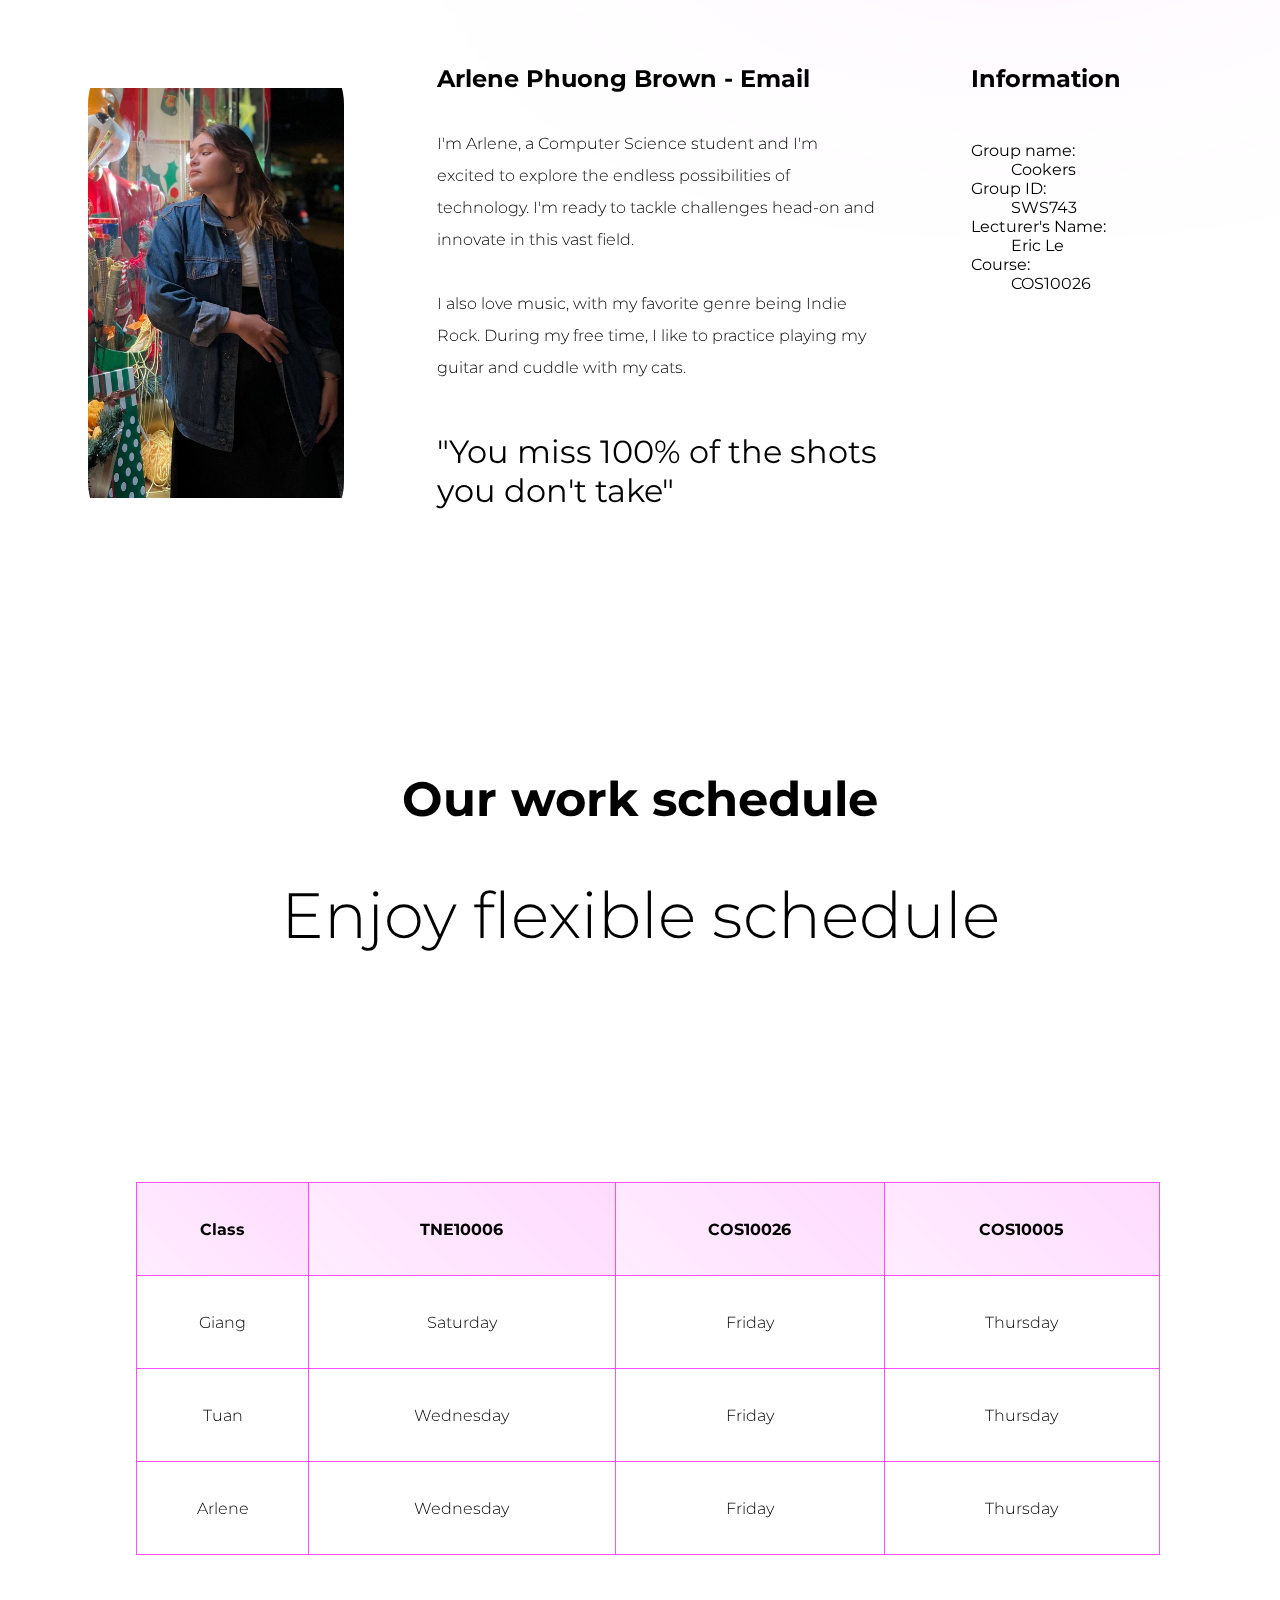
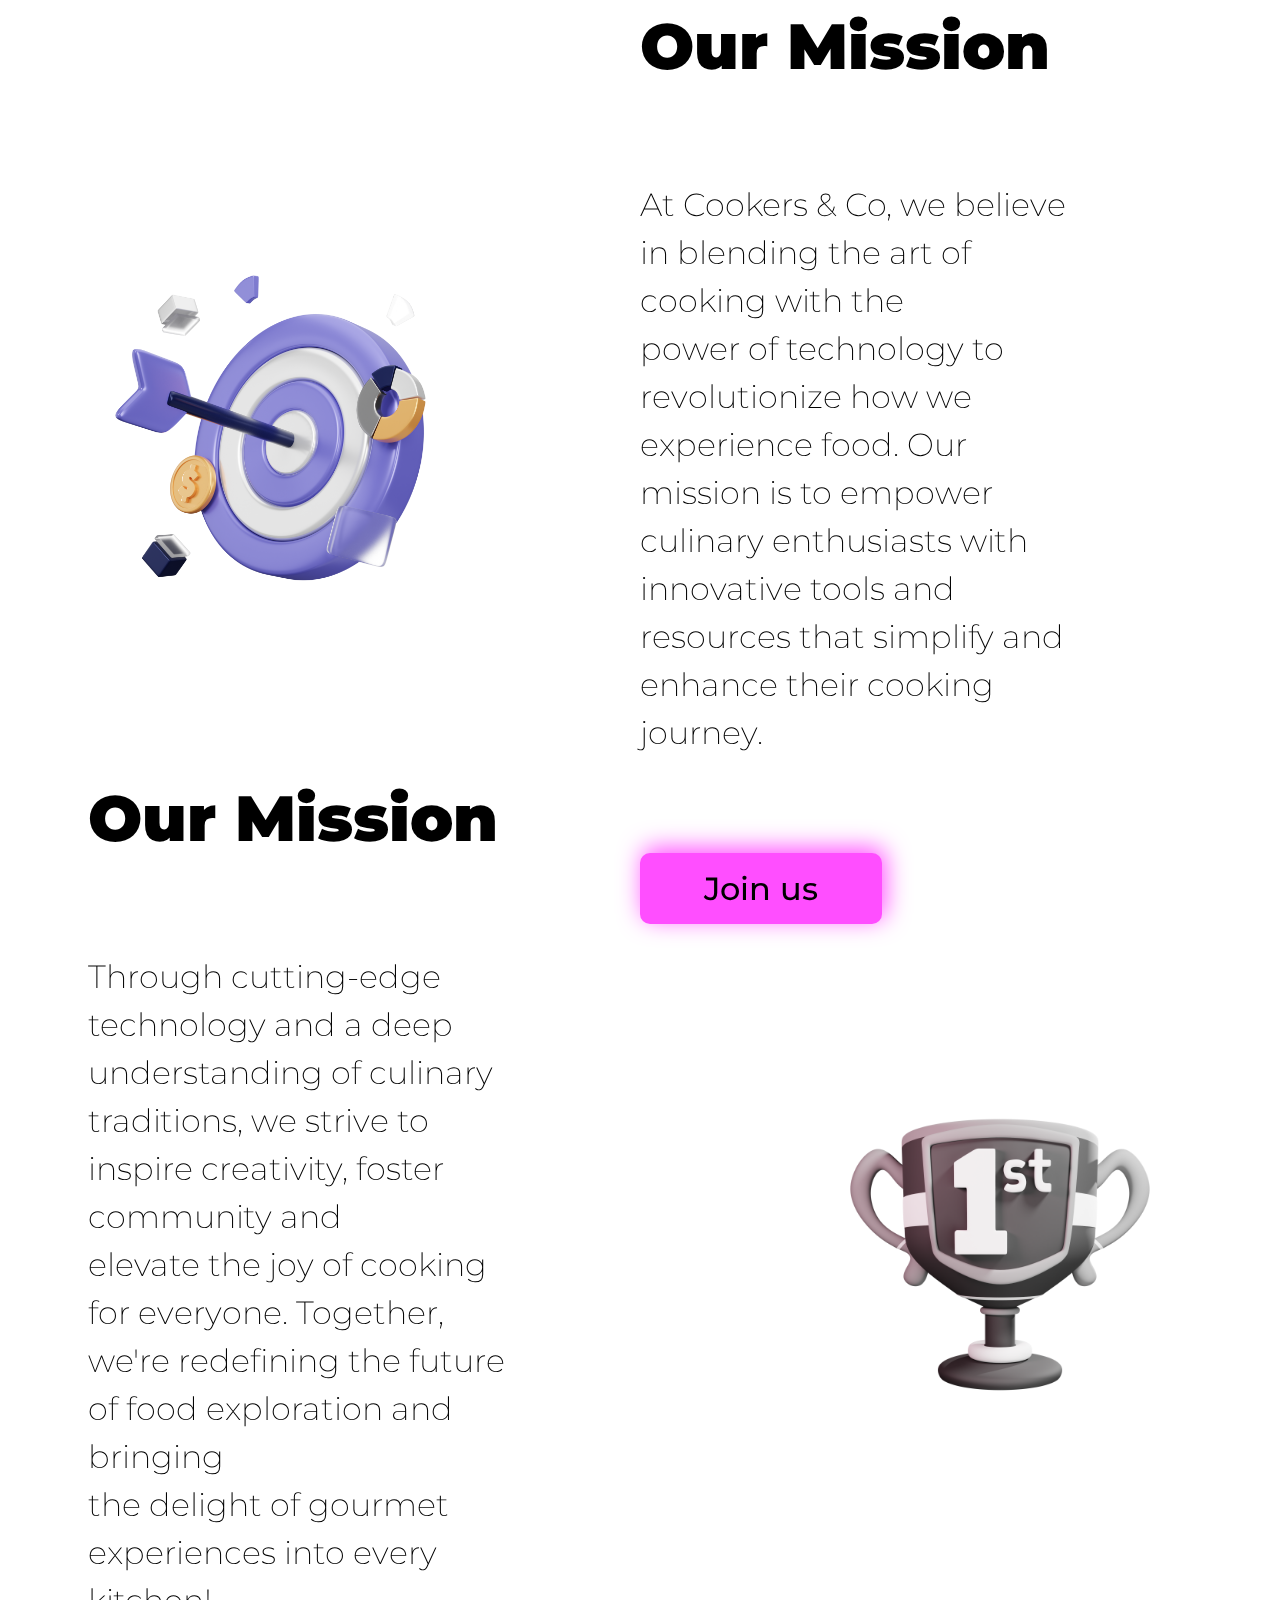
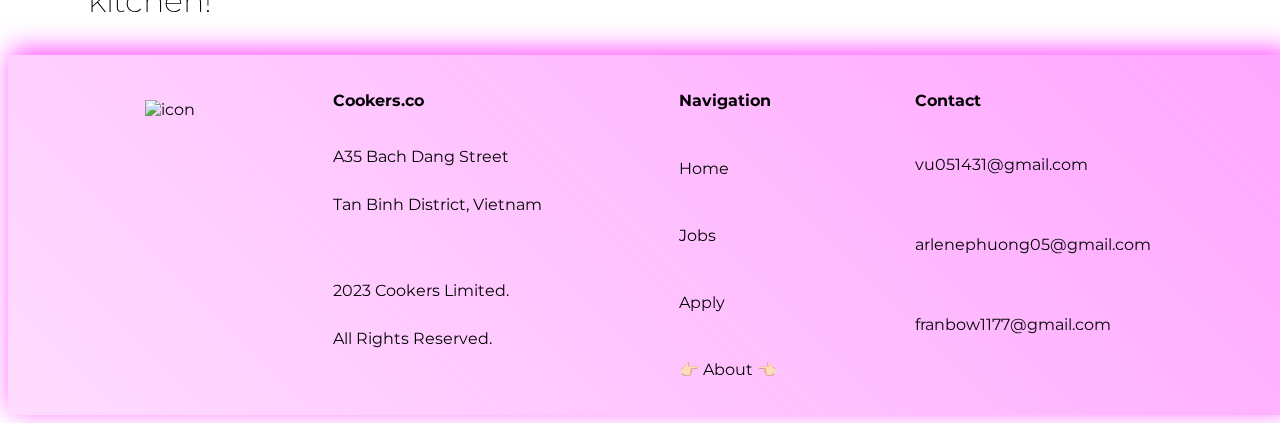
==== commit 0e8ef420: "loser" ====
--- a/about.html
+++ b/about.html
@@ -82,13 +82,13 @@
                     <h2 class="mg-b-3r">Information</h2>
                     <dl class="jtf-cl-st">
                         <dt>Group name:</dt>
-                        <p>Cookers</p>
+                        <dd>Cookers</dd>
                         <dt>Group ID:</dt>
-                        <p>SWS703</p>
+                        <dd>SWS703</dd>
                         <dt>Lecturer's Name:</dt>
-                        <p>Eric Le</p>
+                        <dd>Eric Le</dd>
                         <dt>Course:</dt>
-                        <p>COS10026</p>
+                        <dd>COS10026</dd>
                     </dl>
                 </div>
             </div>
@@ -117,13 +117,13 @@
                     <h2 class="mg-b-3r">Information</h2>
                     <dl class="jtf-cl-st">
                         <dt>Group name:</dt>
-                        <p>Cookers</p>
+                        <dd>Cookers</dd>
                         <dt>Group ID:</dt>
-                        <p>SWS666</p>
+                        <dd>SWS666</dd>
                         <dt>Lecturer's Name:</dt>
-                        <p>Eric Le</p>
+                        <dd>Eric Le</dd>
                         <dt>Course:</dt>
-                        <p>COS10026</p>
+                        <dd>COS10026</dd>
                     </dl>
                 </div>
             </div>
@@ -152,13 +152,13 @@
                     <h2 class="mg-b-3r">Information</h2>
                     <dl class="jtf-cl-st">
                         <dt>Group name:</dt>
-                        <p>Cookers</p>
+                        <dd>Cookers</dd>
                         <dt>Group ID:</dt>
-                        <p>SWS743</p>
+                        <dd>SWS743</dd>
                         <dt>Lecturer's Name:</dt>
-                        <p>Eric Le</p>
+                        <dd>Eric Le</dd>
                         <dt>Course:</dt>
-                        <p>COS10026</p>
+                        <dd>COS10026</dd>
                     </dl>
                 </div>
             </div>
